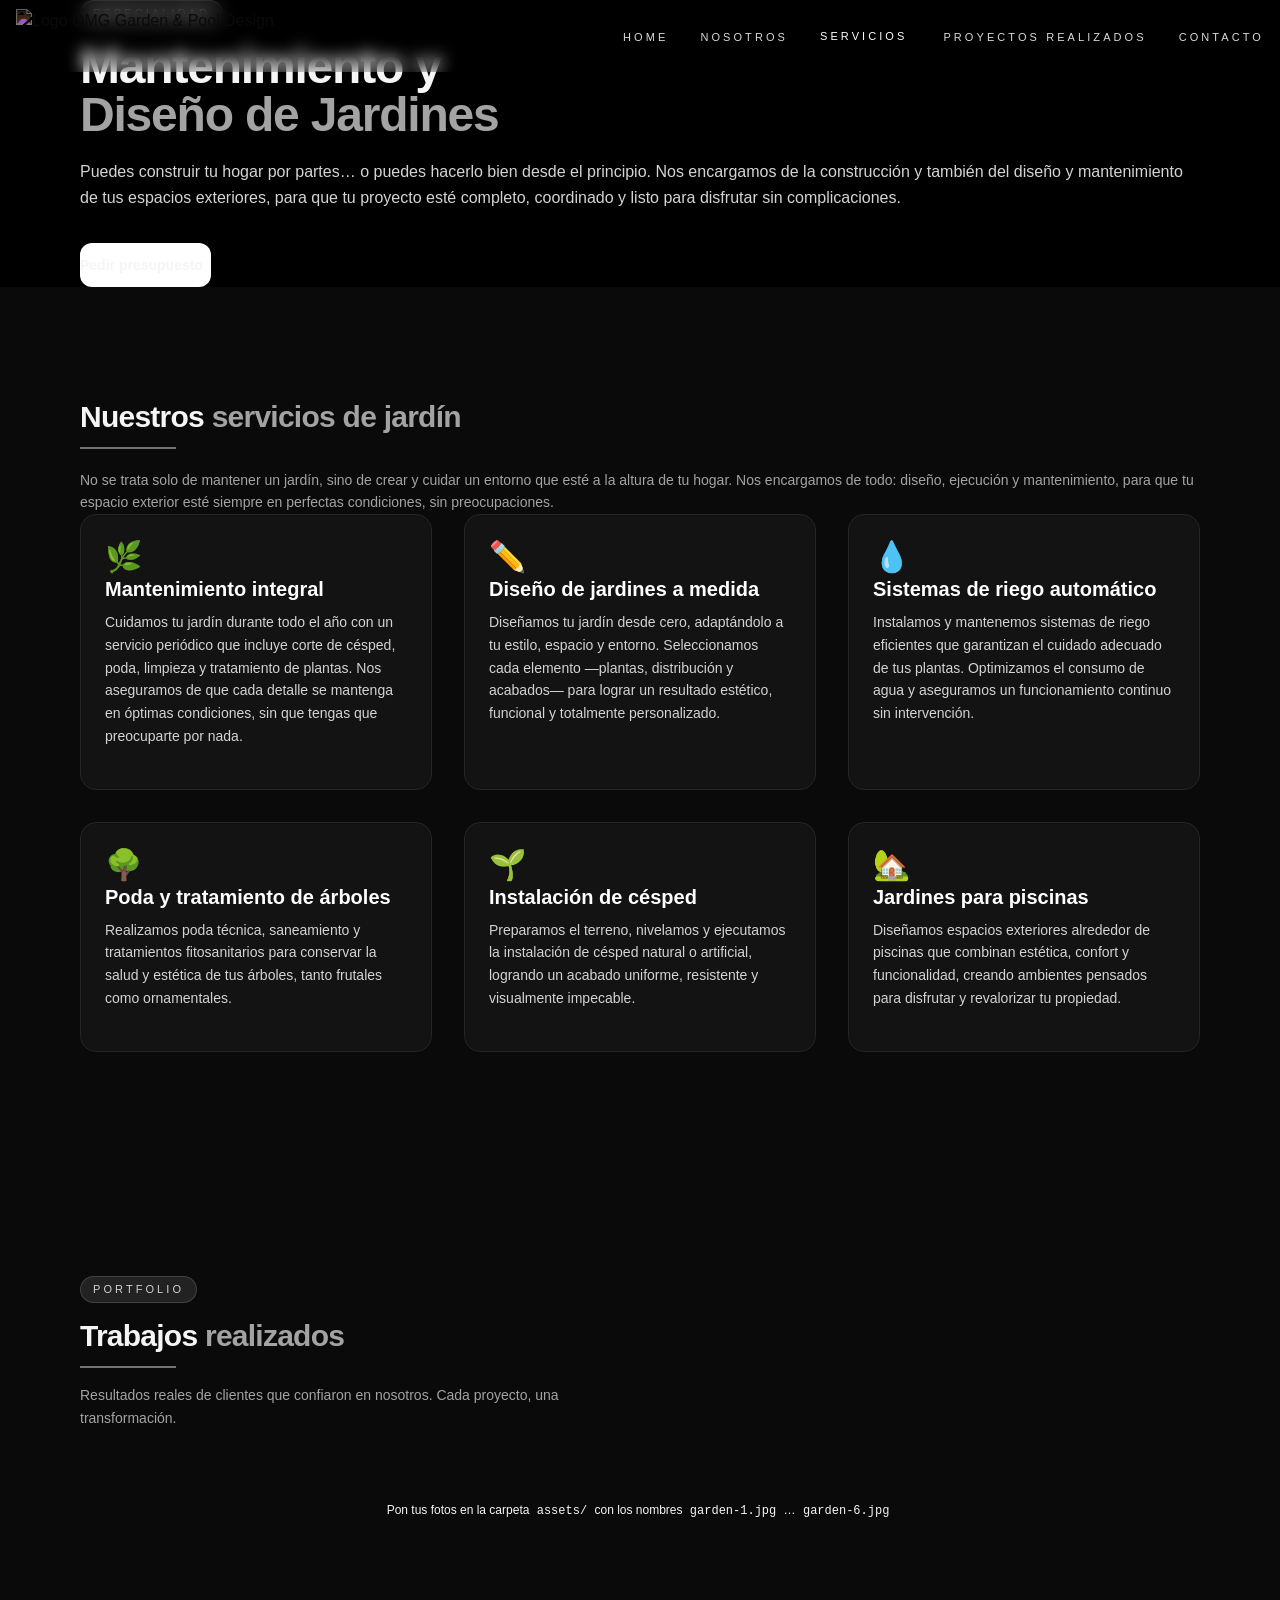
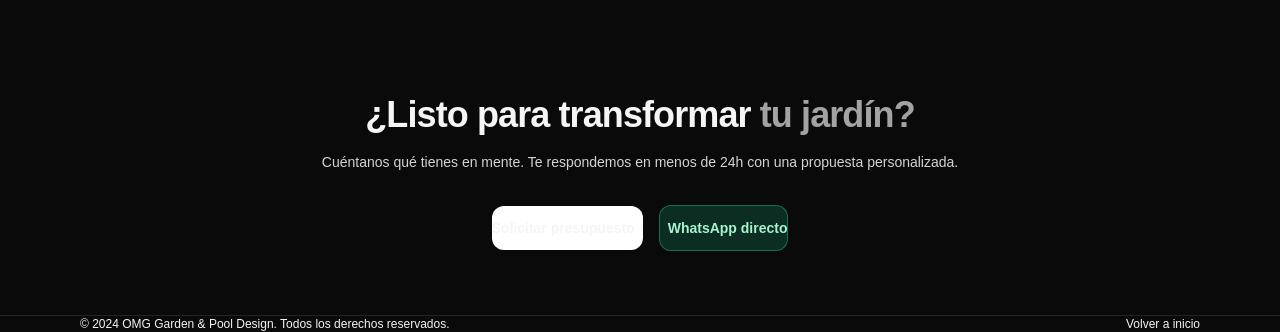
==== jardines.html @ 3f3cfd88 "Add files via upload" ====
<!DOCTYPE html>
<html lang="es">
<head>
  <meta charset="UTF-8" />
  <meta name="viewport" content="width=device-width, initial-scale=1.0" />
  <title>Mantenimiento y Diseño de Jardines — OMG Garden & Pool Design</title>
  <link rel="stylesheet" href="bundle.css" />
  <link href="https://cdn.jsdelivr.net/npm/remixicon@4.2.0/fonts/remixicon.css" rel="stylesheet" />
  <script src="https://cdn.tailwindcss.com"></script>
</head>
<body class="bg-neutral-950 text-neutral-100 antialiased">

  <!-- HEADER -->
  <header class="fixed inset-x-0 top-0 z-50 bg-black/80 backdrop-blur border-b border-white/10">
    <nav class="mx-auto flex items-center justify-between px-4 md:px-8 max-w-7xl" style="height:72px;">
      <a href="index.html" class="flex items-center flex-shrink-0 ml-4 md:ml-8">
        <img src="https://storage.readdy-site.link/project_files/ad6a8908-60e8-4ec4-8976-15a4126f5850/aa07dc39-e635-4dd3-87a5-22cea806cf04_omg_logo_full.png?v=2797a86d7ecc9ba05af685d205dc6003"
             alt="Logo OMG Garden & Pool Design"
             style="height:54px; width:auto; object-fit:contain; filter: invert(1);" />
      </a>
      <ul class="hidden lg:flex items-center gap-8">
        <li><a href="index.html" class="text-[11px] font-medium uppercase tracking-[0.28em] text-white/85 hover:text-white transition-colors">Home</a></li>
        <li><a href="index.html#nosotros" class="text-[11px] font-medium uppercase tracking-[0.28em] text-white/85 hover:text-white transition-colors">Nosotros</a></li>
        <li class="relative group">
          <a href="index.html#servicios" class="flex items-center gap-1 text-[11px] font-medium uppercase tracking-[0.28em] text-white hover:text-white transition-colors whitespace-nowrap">Servicios <i class="ri-arrow-down-s-line text-xs"></i></a>
          <ul class="absolute top-full left-0 mt-2 w-64 rounded-xl border border-white/10 bg-black/90 backdrop-blur py-2 opacity-0 invisible group-hover:opacity-100 group-hover:visible transition-all duration-200 z-50">
            <li><a href="jardines.html" class="block px-4 py-2.5 text-[10px] uppercase tracking-[0.2em] text-white hover:bg-white/10 transition">Mantenimiento y Diseño de Jardines</a></li>
          </ul>
        </li>
        <li><a href="index.html#proyectos" class="text-[11px] font-medium uppercase tracking-[0.28em] text-white/85 hover:text-white transition-colors">Proyectos Realizados</a></li>
        <li><a href="index.html#contacto" class="text-[11px] font-medium uppercase tracking-[0.28em] text-white/85 hover:text-white transition-colors">Contacto</a></li>
      </ul>
      <a href="index.html" class="lg:hidden inline-flex items-center gap-2 rounded border border-white/15 bg-black/30 px-3 py-2 text-xs text-white/80 hover:bg-black/50 transition">
        <i class="ri-arrow-left-line"></i> Volver
      </a>
    </nav>
  </header>

  <!-- HERO -->
  <section class="relative flex min-h-[60vh] items-end bg-black pt-28 pb-16 overflow-hidden">
    <!-- Vídeo de fondo -->
    <div class="absolute inset-0 overflow-hidden">
      <video autoplay muted loop playsinline
             class="absolute inset-0 h-full w-full object-cover"
             style="object-position: center center;">
        <source src="assets/hero-jardines.mp4" type="video/mp4" />
      </video>
      <div class="absolute inset-0 bg-black/55"></div>
    </div>
    <div class="relative mx-auto max-w-6xl px-4">
      <span class="inline-flex items-center gap-2 rounded-full border border-white/15 bg-white/10 px-3 py-1 text-[11px] uppercase tracking-[0.28em] text-white/80 backdrop-blur">Especialidad</span>
      <h1 class="mt-4 text-4xl font-extrabold tracking-tight sm:text-5xl md:text-6xl lg:text-7xl">
        Mantenimiento y<br><span class="text-neutral-400">Diseño de Jardines</span>
      </h1>
      <p class="mt-5 max-w-2xl text-base leading-relaxed text-neutral-300 sm:text-lg">
        Puedes construir tu hogar por partes… o puedes hacerlo bien desde el principio. Nos encargamos de la construcción y también del diseño y mantenimiento de tus espacios exteriores, para que tu proyecto esté completo, coordinado y listo para disfrutar sin complicaciones.
      </p>
      <a href="index.html#contacto" class="mt-8 inline-flex items-center gap-2 rounded-xl bg-white px-6 py-3 text-sm font-semibold text-neutral-950 transition hover:bg-neutral-200">
        Pedir presupuesto <i class="ri-arrow-right-line"></i>
      </a>
    </div>
  </section>

  <!-- SERVICIOS -->
  <section class="bg-neutral-950 py-20 md:py-28">
    <div class="mx-auto max-w-6xl px-4">
      <div class="mb-12">
        <h2 class="text-3xl font-extrabold tracking-tight md:text-4xl">Nuestros <span class="text-neutral-400">servicios de jardín</span></h2>
        <span class="mt-3 block h-[2px] w-24 bg-neutral-500"></span>
        <p class="mt-5 max-w-2xl text-sm leading-relaxed text-neutral-400">No se trata solo de mantener un jardín, sino de crear y cuidar un entorno que esté a la altura de tu hogar. Nos encargamos de todo: diseño, ejecución y mantenimiento, para que tu espacio exterior esté siempre en perfectas condiciones, sin preocupaciones.</p>
      </div>
      <ul class="grid grid-cols-1 gap-6 sm:grid-cols-2 md:grid-cols-3 md:gap-8">
        <li class="group rounded-2xl border border-neutral-800 bg-neutral-900/70 p-6 backdrop-blur-sm transition hover:-translate-y-1 hover:border-neutral-600 hover:bg-neutral-900/90">
          <span class="text-3xl block mb-4">🌿</span>
          <h3 class="text-xl font-semibold text-white">Mantenimiento integral</h3>
          <p class="mt-2 text-sm leading-relaxed text-neutral-300">Cuidamos tu jardín durante todo el año con un servicio periódico que incluye corte de césped, poda, limpieza y tratamiento de plantas. Nos aseguramos de que cada detalle se mantenga en óptimas condiciones, sin que tengas que preocuparte por nada.</p>
          <div class="mt-4 h-[1px] w-full origin-left scale-x-0 bg-neutral-500/60 transition-transform duration-300 group-hover:scale-x-100"></div>
        </li>
        <li class="group rounded-2xl border border-neutral-800 bg-neutral-900/70 p-6 backdrop-blur-sm transition hover:-translate-y-1 hover:border-neutral-600 hover:bg-neutral-900/90">
          <span class="text-3xl block mb-4">✏️</span>
          <h3 class="text-xl font-semibold text-white">Diseño de jardines a medida</h3>
          <p class="mt-2 text-sm leading-relaxed text-neutral-300">Diseñamos tu jardín desde cero, adaptándolo a tu estilo, espacio y entorno. Seleccionamos cada elemento —plantas, distribución y acabados— para lograr un resultado estético, funcional y totalmente personalizado.</p>
          <div class="mt-4 h-[1px] w-full origin-left scale-x-0 bg-neutral-500/60 transition-transform duration-300 group-hover:scale-x-100"></div>
        </li>
        <li class="group rounded-2xl border border-neutral-800 bg-neutral-900/70 p-6 backdrop-blur-sm transition hover:-translate-y-1 hover:border-neutral-600 hover:bg-neutral-900/90">
          <span class="text-3xl block mb-4">💧</span>
          <h3 class="text-xl font-semibold text-white">Sistemas de riego automático</h3>
          <p class="mt-2 text-sm leading-relaxed text-neutral-300">Instalamos y mantenemos sistemas de riego eficientes que garantizan el cuidado adecuado de tus plantas. Optimizamos el consumo de agua y aseguramos un funcionamiento continuo sin intervención.</p>
          <div class="mt-4 h-[1px] w-full origin-left scale-x-0 bg-neutral-500/60 transition-transform duration-300 group-hover:scale-x-100"></div>
        </li>
        <li class="group rounded-2xl border border-neutral-800 bg-neutral-900/70 p-6 backdrop-blur-sm transition hover:-translate-y-1 hover:border-neutral-600 hover:bg-neutral-900/90">
          <span class="text-3xl block mb-4">🌳</span>
          <h3 class="text-xl font-semibold text-white">Poda y tratamiento de árboles</h3>
          <p class="mt-2 text-sm leading-relaxed text-neutral-300">Realizamos poda técnica, saneamiento y tratamientos fitosanitarios para conservar la salud y estética de tus árboles, tanto frutales como ornamentales.</p>
          <div class="mt-4 h-[1px] w-full origin-left scale-x-0 bg-neutral-500/60 transition-transform duration-300 group-hover:scale-x-100"></div>
        </li>
        <li class="group rounded-2xl border border-neutral-800 bg-neutral-900/70 p-6 backdrop-blur-sm transition hover:-translate-y-1 hover:border-neutral-600 hover:bg-neutral-900/90">
          <span class="text-3xl block mb-4">🌱</span>
          <h3 class="text-xl font-semibold text-white">Instalación de césped</h3>
          <p class="mt-2 text-sm leading-relaxed text-neutral-300">Preparamos el terreno, nivelamos y ejecutamos la instalación de césped natural o artificial, logrando un acabado uniforme, resistente y visualmente impecable.</p>
          <div class="mt-4 h-[1px] w-full origin-left scale-x-0 bg-neutral-500/60 transition-transform duration-300 group-hover:scale-x-100"></div>
        </li>
        <li class="group rounded-2xl border border-neutral-800 bg-neutral-900/70 p-6 backdrop-blur-sm transition hover:-translate-y-1 hover:border-neutral-600 hover:bg-neutral-900/90">
          <span class="text-3xl block mb-4">🏡</span>
          <h3 class="text-xl font-semibold text-white">Jardines para piscinas</h3>
          <p class="mt-2 text-sm leading-relaxed text-neutral-300">Diseñamos espacios exteriores alrededor de piscinas que combinan estética, confort y funcionalidad, creando ambientes pensados para disfrutar y revalorizar tu propiedad.</p>
          <div class="mt-4 h-[1px] w-full origin-left scale-x-0 bg-neutral-500/60 transition-transform duration-300 group-hover:scale-x-100"></div>
        </li>
      </ul>
    </div>
  </section>

  <!-- GALERÍA DE TRABAJOS -->
  <section class="bg-neutral-900 py-20 md:py-28">
    <div class="mx-auto max-w-6xl px-4">
      <div class="mb-10">
        <span class="inline-flex items-center gap-2 rounded-full border border-white/15 bg-white/10 px-3 py-1 text-[11px] uppercase tracking-[0.28em] text-white/80 backdrop-blur">Portfolio</span>
        <h2 class="mt-4 text-3xl font-extrabold tracking-tight md:text-4xl">Trabajos <span class="text-neutral-400">realizados</span></h2>
        <span class="mt-3 block h-[2px] w-24 bg-neutral-500"></span>
        <p class="mt-4 max-w-xl text-sm leading-relaxed text-neutral-400">Resultados reales de clientes que confiaron en nosotros. Cada proyecto, una transformación.</p>
      </div>

      <!-- Grid de fotos — reemplaza src="assets/garden-X.jpg" con tus fotos reales -->
      <div class="grid grid-cols-2 gap-3 md:grid-cols-3 md:gap-4">

        <div class="group relative overflow-hidden rounded-2xl aspect-square bg-neutral-800">
          <img src="assets/garden-1.jpg" alt="Trabajo de jardinería 1"
               class="h-full w-full object-cover transition-transform duration-500 group-hover:scale-105"
               onerror="this.parentElement.querySelector('.placeholder').classList.remove('hidden'); this.classList.add('hidden')" />
          <div class="placeholder hidden absolute inset-0 flex flex-col items-center justify-center gap-2 text-neutral-600">
            <i class="ri-image-add-line text-3xl"></i>
            <span class="text-xs">Añade foto 1</span>
          </div>
        </div>

        <div class="group relative overflow-hidden rounded-2xl aspect-square bg-neutral-800">
          <img src="assets/garden-2.jpg" alt="Trabajo de jardinería 2"
               class="h-full w-full object-cover transition-transform duration-500 group-hover:scale-105"
               onerror="this.parentElement.querySelector('.placeholder').classList.remove('hidden'); this.classList.add('hidden')" />
          <div class="placeholder hidden absolute inset-0 flex flex-col items-center justify-center gap-2 text-neutral-600">
            <i class="ri-image-add-line text-3xl"></i>
            <span class="text-xs">Añade foto 2</span>
          </div>
        </div>

        <div class="group relative overflow-hidden rounded-2xl aspect-square bg-neutral-800 col-span-2 md:col-span-1">
          <img src="assets/garden-3.jpg" alt="Trabajo de jardinería 3"
               class="h-full w-full object-cover transition-transform duration-500 group-hover:scale-105"
               onerror="this.parentElement.querySelector('.placeholder').classList.remove('hidden'); this.classList.add('hidden')" />
          <div class="placeholder hidden absolute inset-0 flex flex-col items-center justify-center gap-2 text-neutral-600">
            <i class="ri-image-add-line text-3xl"></i>
            <span class="text-xs">Añade foto 3</span>
          </div>
        </div>

        <div class="group relative overflow-hidden rounded-2xl aspect-square bg-neutral-800 col-span-2 md:col-span-1">
          <img src="assets/garden-4.jpg" alt="Trabajo de jardinería 4"
               class="h-full w-full object-cover transition-transform duration-500 group-hover:scale-105"
               onerror="this.parentElement.querySelector('.placeholder').classList.remove('hidden'); this.classList.add('hidden')" />
          <div class="placeholder hidden absolute inset-0 flex flex-col items-center justify-center gap-2 text-neutral-600">
            <i class="ri-image-add-line text-3xl"></i>
            <span class="text-xs">Añade foto 4</span>
          </div>
        </div>

        <div class="group relative overflow-hidden rounded-2xl aspect-square bg-neutral-800">
          <img src="assets/garden-5.jpg" alt="Trabajo de jardinería 5"
               class="h-full w-full object-cover transition-transform duration-500 group-hover:scale-105"
               onerror="this.parentElement.querySelector('.placeholder').classList.remove('hidden'); this.classList.add('hidden')" />
          <div class="placeholder hidden absolute inset-0 flex flex-col items-center justify-center gap-2 text-neutral-600">
            <i class="ri-image-add-line text-3xl"></i>
            <span class="text-xs">Añade foto 5</span>
          </div>
        </div>

        <div class="group relative overflow-hidden rounded-2xl aspect-square bg-neutral-800">
          <img src="assets/garden-6.jpg" alt="Trabajo de jardinería 6"
               class="h-full w-full object-cover transition-transform duration-500 group-hover:scale-105"
               onerror="this.parentElement.querySelector('.placeholder').classList.remove('hidden'); this.classList.add('hidden')" />
          <div class="placeholder hidden absolute inset-0 flex flex-col items-center justify-center gap-2 text-neutral-600">
            <i class="ri-image-add-line text-3xl"></i>
            <span class="text-xs">Añade foto 6</span>
          </div>
        </div>

      </div>
      <p class="mt-5 text-center text-xs text-neutral-600">Pon tus fotos en la carpeta <code class="bg-neutral-800 px-1 rounded">assets/</code> con los nombres <code class="bg-neutral-800 px-1 rounded">garden-1.jpg</code> … <code class="bg-neutral-800 px-1 rounded">garden-6.jpg</code></p>
    </div>
  </section>

  <!-- CTA -->
  <section class="bg-neutral-900 py-16 md:py-20">
    <div class="mx-auto max-w-3xl px-4 text-center">
      <h2 class="text-3xl font-extrabold tracking-tight sm:text-4xl">¿Listo para transformar <span class="text-neutral-400">tu jardín?</span></h2>
      <p class="mt-4 text-sm leading-relaxed text-neutral-300">Cuéntanos qué tienes en mente. Te respondemos en menos de 24h con una propuesta personalizada.</p>
      <div class="mt-8 flex flex-col sm:flex-row items-center justify-center gap-4">
        <a href="index.html#contacto" class="inline-flex items-center gap-2 rounded-xl bg-white px-6 py-3 text-sm font-semibold text-neutral-950 transition hover:bg-neutral-200">
          Solicitar presupuesto <i class="ri-arrow-right-line"></i>
        </a>
        <a href="https://wa.me/34627636423" target="_blank" rel="nofollow noopener noreferrer"
          class="inline-flex items-center gap-2 rounded-xl border border-emerald-400/40 bg-emerald-500/20 px-6 py-3 text-sm font-semibold text-emerald-200 transition hover:bg-emerald-500/30">
          <i class="ri-whatsapp-line text-lg"></i> WhatsApp directo
        </a>
      </div>
    </div>
  </section>

  <!-- FOOTER -->
  <footer class="bg-neutral-950 border-t border-white/10 py-8">
    <div class="mx-auto max-w-6xl px-4 flex flex-col sm:flex-row items-center justify-between gap-4 text-xs text-neutral-500">
      <span>© 2024 OMG Garden & Pool Design. Todos los derechos reservados.</span>
      <a href="index.html" class="hover:text-white transition flex items-center gap-1"><i class="ri-arrow-left-line"></i> Volver a inicio</a>
    </div>
  </footer>

</body>
</html>
---- bundle.css ----
﻿*,:before,:after,::backdrop{--tw-border-spacing-x:0;--tw-border-spacing-y:0;--tw-translate-x:0;--tw-translate-y:0;--tw-rotate:0;--tw-skew-x:0;--tw-skew-y:0;--tw-scale-x:1;--tw-scale-y:1;--tw-pan-x: ;--tw-pan-y: ;--tw-pinch-zoom: ;--tw-scroll-snap-strictness:proximity;--tw-gradient-from-position: ;--tw-gradient-via-position: ;--tw-gradient-to-position: ;--tw-ordinal: ;--tw-slashed-zero: ;--tw-numeric-figure: ;--tw-numeric-spacing: ;--tw-numeric-fraction: ;--tw-ring-inset: ;--tw-ring-offset-width:0px;--tw-ring-offset-color:#fff;--tw-ring-color:#3b82f680;--tw-ring-offset-shadow:0 0 #0000;--tw-ring-shadow:0 0 #0000;--tw-shadow:0 0 #0000;--tw-shadow-colored:0 0 #0000;--tw-blur: ;--tw-brightness: ;--tw-contrast: ;--tw-grayscale: ;--tw-hue-rotate: ;--tw-invert: ;--tw-saturate: ;--tw-sepia: ;--tw-drop-shadow: ;--tw-backdrop-blur: ;--tw-backdrop-brightness: ;--tw-backdrop-contrast: ;--tw-backdrop-grayscale: ;--tw-backdrop-hue-rotate: ;--tw-backdrop-invert: ;--tw-backdrop-opacity: ;--tw-backdrop-saturate: ;--tw-backdrop-sepia: ;--tw-contain-size: ;--tw-contain-layout: ;--tw-contain-paint: ;--tw-contain-style: }*,:before,:after{box-sizing:border-box;border:0 solid #e5e7eb}:before,:after{--tw-content:""}html,:host{-webkit-text-size-adjust:100%;tab-size:4;font-feature-settings:normal;font-variation-settings:normal;-webkit-tap-highlight-color:transparent;font-family:ui-sans-serif,system-ui,sans-serif,Apple Color Emoji,Segoe UI Emoji,Segoe UI Symbol,Noto Color Emoji;line-height:1.5}body{line-height:inherit;margin:0}hr{height:0;color:inherit;border-top-width:1px}abbr:where([title]){-webkit-text-decoration:underline dotted;text-decoration:underline dotted}h1,h2,h3,h4,h5,h6{font-size:inherit;font-weight:inherit}a{color:inherit;-webkit-text-decoration:inherit;text-decoration:inherit}b,strong{font-weight:bolder}code,kbd,samp,pre{font-feature-settings:normal;font-variation-settings:normal;font-family:ui-monospace,SFMono-Regular,Menlo,Monaco,Consolas,Liberation Mono,Courier New,monospace;font-size:1em}small{font-size:80%}sub,sup{vertical-align:baseline;font-size:75%;line-height:0;position:relative}sub{bottom:-.25em}sup{top:-.5em}table{text-indent:0;border-color:inherit;border-collapse:collapse}button,input,optgroup,select,textarea{font-feature-settings:inherit;font-variation-settings:inherit;font-family:inherit;font-size:100%;font-weight:inherit;line-height:inherit;letter-spacing:inherit;color:inherit;margin:0;padding:0}button,select{text-transform:none}button,input:where([type=button]),input:where([type=reset]),input:where([type=submit]){-webkit-appearance:button;background-color:#0000;background-image:none}:-moz-focusring{outline:auto}:-moz-ui-invalid{box-shadow:none}progress{vertical-align:baseline}::-webkit-inner-spin-button{height:auto}::-webkit-outer-spin-button{height:auto}[type=search]{-webkit-appearance:textfield;outline-offset:-2px}::-webkit-search-decoration{-webkit-appearance:none}::-webkit-file-upload-button{-webkit-appearance:button;font:inherit}summary{display:list-item}blockquote,dl,dd,h1,h2,h3,h4,h5,h6,hr,figure,p,pre{margin:0}fieldset{margin:0;padding:0}legend{padding:0}ol,ul,menu{margin:0;padding:0;list-style:none}dialog{padding:0}textarea{resize:vertical}input::-moz-placeholder{opacity:1;color:#9ca3af}textarea::-moz-placeholder{opacity:1;color:#9ca3af}input::placeholder,textarea::placeholder{opacity:1;color:#9ca3af}button,[role=button]{cursor:pointer}:disabled{cursor:default}img,svg,video,canvas,audio,iframe,embed,object{vertical-align:middle;display:block}img,video{max-width:100%;height:auto}[hidden]:where(:not([hidden=until-found])){display:none}html{scroll-behavior:smooth}body{-webkit-font-smoothing:antialiased;-moz-osx-font-smoothing:grayscale;font-family:Inter,sans-serif}.sr-only{clip:rect(0, 0, 0, 0);white-space:nowrap;border-width:0;width:1px;height:1px;margin:-1px;padding:0;position:absolute;overflow:hidden}.pointer-events-none{pointer-events:none}.pointer-events-auto{pointer-events:auto}.fixed{position:fixed}.absolute{position:absolute}.relative{position:relative}.inset-0{inset:0}.inset-x-0{left:0;right:0}.bottom-0{bottom:0}.bottom-5{bottom:1.25rem}.bottom-6{bottom:1.5rem}.left-1\/2{left:50%}.left-3{left:.75rem}.left-3\.5{left:.875rem}.left-5{left:1.25rem}.right-6{right:1.5rem}.top-0{top:0}.top-3{top:.75rem}.top-3\.5{top:.875rem}.z-0{z-index:0}.z-10{z-index:10}.z-50{z-index:50}.z-\[9999\]{z-index:9999}.order-1{order:1}.order-2{order:2}.mx-auto{margin-left:auto;margin-right:auto}.mb-10{margin-bottom:2.5rem}.mb-8{margin-bottom:2rem}.ml-auto{margin-left:auto}.mt-0\.5{margin-top:.125rem}.mt-1{margin-top:.25rem}.mt-2{margin-top:.5rem}.mt-3{margin-top:.75rem}.mt-4{margin-top:1rem}.mt-5{margin-top:1.25rem}.mt-6{margin-top:1.5rem}.mt-8{margin-top:2rem}.block{display:block}.inline-block{display:inline-block}.flex{display:flex}.inline-flex{display:inline-flex}.grid{display:grid}.hidden{display:none}.aspect-\[16\/10\]{aspect-ratio:16/10}.aspect-\[4\/5\]{aspect-ratio:4/5}.aspect-video{aspect-ratio:16/9}.h-1\.5{height:.375rem}.h-10{height:2.5rem}.h-14{height:3.5rem}.h-16{height:4rem}.h-2\.5{height:.625rem}.h-3{height:.75rem}.h-4{height:1rem}.h-5{height:1.25rem}.h-8{height:2rem}.h-9{height:2.25rem}.h-\[100vh\]{height:100vh}.h-\[1px\]{height:1px}.h-\[2px\]{height:2px}.h-full{height:100%}.h-px{height:1px}.h-screen{height:100vh}.max-h-0{max-height:0}.max-h-\[500px\]{max-height:500px}.min-h-\[112px\]{min-height:112px}.min-h-\[640px\]{min-height:640px}.min-h-screen{min-height:100vh}.w-1\.5{width:.375rem}.w-10{width:2.5rem}.w-12{width:3rem}.w-16{width:4rem}.w-2\.5{width:.625rem}.w-20{width:5rem}.w-24{width:6rem}.w-3{width:.75rem}.w-32{width:8rem}.w-4{width:1rem}.w-5{width:1.25rem}.w-8{width:2rem}.w-9{width:2.25rem}.w-full{width:100%}.min-w-0{min-width:0}.max-w-5xl{max-width:64rem}.max-w-6xl{max-width:72rem}.max-w-7xl{max-width:80rem}.max-w-md{max-width:28rem}.max-w-xl{max-width:36rem}.max-w-xs{max-width:20rem}.flex-1{flex:1}.flex-\[0_0_100\%\]{flex:0 0 100%}.flex-shrink-0{flex-shrink:0}.origin-left{transform-origin:0}.-translate-x-1\/2{--tw-translate-x:-50%;transform:translate(var(--tw-translate-x), var(--tw-translate-y)) rotate(var(--tw-rotate)) skewX(var(--tw-skew-x)) skewY(var(--tw-skew-y)) scaleX(var(--tw-scale-x)) scaleY(var(--tw-scale-y))}.translate-y-0{--tw-translate-y:0px;transform:translate(var(--tw-translate-x), var(--tw-translate-y)) rotate(var(--tw-rotate)) skewX(var(--tw-skew-x)) skewY(var(--tw-skew-y)) scaleX(var(--tw-scale-x)) scaleY(var(--tw-scale-y))}.scale-x-0{--tw-scale-x:0;transform:translate(var(--tw-translate-x), var(--tw-translate-y)) rotate(var(--tw-rotate)) skewX(var(--tw-skew-x)) skewY(var(--tw-skew-y)) scaleX(var(--tw-scale-x)) scaleY(var(--tw-scale-y))}.scale-x-100{--tw-scale-x:1;transform:translate(var(--tw-translate-x), var(--tw-translate-y)) rotate(var(--tw-rotate)) skewX(var(--tw-skew-x)) skewY(var(--tw-skew-y)) scaleX(var(--tw-scale-x)) scaleY(var(--tw-scale-y))}.transform{transform:translate(var(--tw-translate-x), var(--tw-translate-y)) rotate(var(--tw-rotate)) skewX(var(--tw-skew-x)) skewY(var(--tw-skew-y)) scaleX(var(--tw-scale-x)) scaleY(var(--tw-scale-y))}@keyframes fadeInUp{0%{opacity:0;transform:translateY(20px)}to{opacity:1;transform:translateY(0)}}.animate-fade-in-up{animation:.7s ease-out forwards fadeInUp}.cursor-pointer{cursor:pointer}.select-none{-webkit-user-select:none;user-select:none}.resize-none{resize:none}.scroll-mt-28{scroll-margin-top:7rem}.grid-cols-1{grid-template-columns:repeat(1,minmax(0,1fr))}.flex-col{flex-direction:column}.flex-col-reverse{flex-direction:column-reverse}.flex-wrap{flex-wrap:wrap}.place-items-center{place-items:center}.items-start{align-items:flex-start}.items-center{align-items:center}.items-baseline{align-items:baseline}.items-stretch{align-items:stretch}.justify-end{justify-content:flex-end}.justify-center{justify-content:center}.justify-between{justify-content:space-between}.gap-1{gap:.25rem}.gap-10{gap:2.5rem}.gap-2{gap:.5rem}.gap-3{gap:.75rem}.gap-3\.5{gap:.875rem}.gap-4{gap:1rem}.gap-6{gap:1.5rem}.gap-8{gap:2rem}.space-y-2>:not([hidden])~:not([hidden]){--tw-space-y-reverse:0;margin-top:calc(.5rem * calc(1 - var(--tw-space-y-reverse)));margin-bottom:calc(.5rem * var(--tw-space-y-reverse))}.space-y-3>:not([hidden])~:not([hidden]){--tw-space-y-reverse:0;margin-top:calc(.75rem * calc(1 - var(--tw-space-y-reverse)));margin-bottom:calc(.75rem * var(--tw-space-y-reverse))}.overflow-hidden{overflow:hidden}.truncate{text-overflow:ellipsis;white-space:nowrap;overflow:hidden}.whitespace-nowrap{white-space:nowrap}.break-words{overflow-wrap:break-word}.rounded{border-radius:.25rem}.rounded-2xl{border-radius:1rem}.rounded-3xl{border-radius:1.5rem}.rounded-full{border-radius:9999px}.rounded-lg{border-radius:.5rem}.rounded-md{border-radius:.375rem}.rounded-xl{border-radius:.75rem}.rounded-t-3xl{border-top-left-radius:1.5rem;border-top-right-radius:1.5rem}.border{border-width:1px}.border-t{border-top-width:1px}.border-emerald-400\/40{border-color:#34d39966}.border-neutral-800{--tw-border-opacity:1;border-color:rgb(38 38 38/var(--tw-border-opacity,1))}.border-white\/10{border-color:#ffffff1a}.border-white\/15{border-color:#ffffff26}.border-white\/20{border-color:#fff3}.border-white\/30{border-color:#ffffff4d}.border-white\/40{border-color:#fff6}.border-white\/60{border-color:#fff9}.bg-\[\#25D366\]{--tw-bg-opacity:1;background-color:rgb(37 211 102/var(--tw-bg-opacity,1))}.bg-amber-400{--tw-bg-opacity:1;background-color:rgb(251 191 36/var(--tw-bg-opacity,1))}.bg-black{--tw-bg-opacity:1;background-color:rgb(0 0 0/var(--tw-bg-opacity,1))}.bg-black\/30{background-color:#0000004d}.bg-black\/40{background-color:#0006}.bg-black\/65{background-color:#000000a6}.bg-black\/70{background-color:#000000b3}.bg-black\/85{background-color:#000000d9}.bg-emerald-400\/20{background-color:#34d39933}.bg-emerald-500\/20{background-color:#10b98133}.bg-neutral-500{--tw-bg-opacity:1;background-color:rgb(115 115 115/var(--tw-bg-opacity,1))}.bg-neutral-500\/60{background-color:#73737399}.bg-neutral-600\/80{background-color:#525252cc}.bg-neutral-900\/40{background-color:#17171766}.bg-neutral-900\/70{background-color:#171717b3}.bg-neutral-900\/75{background-color:#171717bf}.bg-neutral-950{--tw-bg-opacity:1;background-color:rgb(10 10 10/var(--tw-bg-opacity,1))}.bg-neutral-950\/80{background-color:#0a0a0acc}.bg-transparent{background-color:#0000}.bg-white{--tw-bg-opacity:1;background-color:rgb(255 255 255/var(--tw-bg-opacity,1))}.bg-white\/10{background-color:#ffffff1a}.bg-white\/15{background-color:#ffffff26}.bg-white\/40{background-color:#fff6}.bg-white\/5{background-color:#ffffff0d}.bg-white\/70{background-color:#ffffffb3}.bg-white\/90{background-color:#ffffffe6}.bg-white\/\[0\.06\]{background-color:#ffffff0f}.bg-\[radial-gradient\(ellipse_at_top\,rgba\(255\,255\,255\,0\.06\)\,transparent_60\%\)\]{background-image:radial-gradient(at top,#ffffff0f,#0000 60%)}.bg-gradient-to-b{background-image:linear-gradient(to bottom, var(--tw-gradient-stops))}.bg-gradient-to-r{background-image:linear-gradient(to right, var(--tw-gradient-stops))}.bg-gradient-to-t{background-image:linear-gradient(to top, var(--tw-gradient-stops))}.bg-gradient-to-tr{background-image:linear-gradient(to top right, var(--tw-gradient-stops))}.from-black\/30{--tw-gradient-from:#0000004d var(--tw-gradient-from-position);--tw-gradient-to:#0000 var(--tw-gradient-to-position);--tw-gradient-stops:var(--tw-gradient-from), var(--tw-gradient-to)}.from-black\/35{--tw-gradient-from:#00000059 var(--tw-gradient-from-position);--tw-gradient-to:#0000 var(--tw-gradient-to-position);--tw-gradient-stops:var(--tw-gradient-from), var(--tw-gradient-to)}.from-black\/40{--tw-gradient-from:#0006 var(--tw-gradient-from-position);--tw-gradient-to:#0000 var(--tw-gradient-to-position);--tw-gradient-stops:var(--tw-gradient-from), var(--tw-gradient-to)}.from-transparent{--tw-gradient-from:transparent var(--tw-gradient-from-position);--tw-gradient-to:#0000 var(--tw-gradient-to-position);--tw-gradient-stops:var(--tw-gradient-from), var(--tw-gradient-to)}.from-white\/10{--tw-gradient-from:#ffffff1a var(--tw-gradient-from-position);--tw-gradient-to:#fff0 var(--tw-gradient-to-position);--tw-gradient-stops:var(--tw-gradient-from), var(--tw-gradient-to)}.via-black\/10{--tw-gradient-to:#0000 var(--tw-gradient-to-position);--tw-gradient-stops:var(--tw-gradient-from), #0000001a var(--tw-gradient-via-position), var(--tw-gradient-to)}.via-black\/35{--tw-gradient-to:#0000 var(--tw-gradient-to-position);--tw-gradient-stops:var(--tw-gradient-from), #00000059 var(--tw-gradient-via-position), var(--tw-gradient-to)}.via-transparent{--tw-gradient-to:#0000 var(--tw-gradient-to-position);--tw-gradient-stops:var(--tw-gradient-from), transparent var(--tw-gradient-via-position), var(--tw-gradient-to)}.via-white\/15{--tw-gradient-to:#fff0 var(--tw-gradient-to-position);--tw-gradient-stops:var(--tw-gradient-from), #ffffff26 var(--tw-gradient-via-position), var(--tw-gradient-to)}.to-black\/20{--tw-gradient-to:#0003 var(--tw-gradient-to-position)}.to-black\/55{--tw-gradient-to:#0000008c var(--tw-gradient-to-position)}.to-transparent{--tw-gradient-to:transparent var(--tw-gradient-to-position)}.object-contain{-o-object-fit:contain;object-fit:contain}.object-cover{-o-object-fit:cover;object-fit:cover}.p-4{padding:1rem}.p-5{padding:1.25rem}.p-6{padding:1.5rem}.px-1{padding-left:.25rem;padding-right:.25rem}.px-2{padding-left:.5rem;padding-right:.5rem}.px-3{padding-left:.75rem;padding-right:.75rem}.px-3\.5{padding-left:.875rem;padding-right:.875rem}.px-4{padding-left:1rem;padding-right:1rem}.px-5{padding-left:1.25rem;padding-right:1.25rem}.px-7{padding-left:1.75rem;padding-right:1.75rem}.px-\[18px\]{padding-left:18px;padding-right:18px}.py-1{padding-top:.25rem;padding-bottom:.25rem}.py-12{padding-top:3rem;padding-bottom:3rem}.py-14{padding-top:3.5rem;padding-bottom:3.5rem}.py-16{padding-top:4rem;padding-bottom:4rem}.py-2{padding-top:.5rem;padding-bottom:.5rem}.py-2\.5{padding-top:.625rem;padding-bottom:.625rem}.py-20{padding-top:5rem;padding-bottom:5rem}.py-3{padding-top:.75rem;padding-bottom:.75rem}.py-5{padding-top:1.25rem;padding-bottom:1.25rem}.pb-5{padding-bottom:1.25rem}.pl-0{padding-left:0}.pt-3{padding-top:.75rem}.pt-5{padding-top:1.25rem}.text-center{text-align:center}.font-inter{font-family:Inter,sans-serif}.font-mono{font-family:ui-monospace,SFMono-Regular,Menlo,Monaco,Consolas,Liberation Mono,Courier New,monospace}.text-3xl{font-size:1.875rem;line-height:2.25rem}.text-4xl{font-size:2.25rem;line-height:2.5rem}.text-9xl{font-size:8rem;line-height:1}.text-\[0\.6rem\]{font-size:.6rem}.text-\[10px\]{font-size:10px}.text-\[11px\]{font-size:11px}.text-\[15px\]{font-size:15px}.text-base{font-size:1rem;line-height:1.5rem}.text-lg{font-size:1.125rem;line-height:1.75rem}.text-sm{font-size:.875rem;line-height:1.25rem}.text-xl{font-size:1.25rem;line-height:1.75rem}.text-xs{font-size:.75rem;line-height:1rem}.font-black{font-weight:900}.font-bold{font-weight:700}.font-extrabold{font-weight:800}.font-medium{font-weight:500}.font-semibold{font-weight:600}.uppercase{text-transform:uppercase}.not-italic{font-style:normal}.leading-\[1\.05\]{line-height:1.05}.leading-none{line-height:1}.leading-relaxed{line-height:1.625}.leading-snug{line-height:1.375}.leading-tight{line-height:1.25}.tracking-\[0\.02em\]{letter-spacing:.02em}.tracking-\[0\.18em\]{letter-spacing:.18em}.tracking-\[0\.22em\]{letter-spacing:.22em}.tracking-\[0\.25em\]{letter-spacing:.25em}.tracking-\[0\.28em\]{letter-spacing:.28em}.tracking-\[0\.2em\]{letter-spacing:.2em}.tracking-\[0\.3em\]{letter-spacing:.3em}.tracking-tight{letter-spacing:-.025em}.tracking-wide{letter-spacing:.025em}.text-amber-400{--tw-text-opacity:1;color:rgb(251 191 36/var(--tw-text-opacity,1))}.text-emerald-200{--tw-text-opacity:1;color:rgb(167 243 208/var(--tw-text-opacity,1))}.text-emerald-300{--tw-text-opacity:1;color:rgb(110 231 183/var(--tw-text-opacity,1))}.text-gray-400{--tw-text-opacity:1;color:rgb(156 163 175/var(--tw-text-opacity,1))}.text-gray-50{--tw-text-opacity:1;color:rgb(249 250 251/var(--tw-text-opacity,1))}.text-gray-500{--tw-text-opacity:1;color:rgb(107 114 128/var(--tw-text-opacity,1))}.text-neutral-100{--tw-text-opacity:1;color:rgb(245 245 245/var(--tw-text-opacity,1))}.text-neutral-100\/90{color:#f5f5f5e6}.text-neutral-200{--tw-text-opacity:1;color:rgb(229 229 229/var(--tw-text-opacity,1))}.text-neutral-300{--tw-text-opacity:1;color:rgb(212 212 212/var(--tw-text-opacity,1))}.text-neutral-400{--tw-text-opacity:1;color:rgb(163 163 163/var(--tw-text-opacity,1))}.text-white{--tw-text-opacity:1;color:rgb(255 255 255/var(--tw-text-opacity,1))}.text-white\/50{color:#ffffff80}.text-white\/60{color:#fff9}.text-white\/70{color:#ffffffb3}.text-white\/80{color:#fffc}.text-white\/85{color:#ffffffd9}.text-white\/90{color:#ffffffe6}.underline{text-decoration-line:underline}.no-underline{text-decoration-line:none}.decoration-white\/30{text-decoration-color:#ffffff4d}.underline-offset-2{text-underline-offset:2px}.opacity-0{opacity:0}.opacity-100{opacity:1}.opacity-70{opacity:.7}.opacity-80{opacity:.8}.opacity-90{opacity:.9}.shadow-\[0_12px_32px_rgba\(0\,0\,0\,0\.35\)\]{--tw-shadow:0 12px 32px #00000059;--tw-shadow-colored:0 12px 32px var(--tw-shadow-color);box-shadow:var(--tw-ring-offset-shadow,0 0 #0000), var(--tw-ring-shadow,0 0 #0000), var(--tw-shadow)}.shadow-\[0_2px_16px_rgba\(0\,0\,0\,0\.25\)\]{--tw-shadow:0 2px 16px #00000040;--tw-shadow-colored:0 2px 16px var(--tw-shadow-color);box-shadow:var(--tw-ring-offset-shadow,0 0 #0000), var(--tw-ring-shadow,0 0 #0000), var(--tw-shadow)}.outline-none{outline-offset:2px;outline:2px solid #0000}.ring-1{--tw-ring-offset-shadow:var(--tw-ring-inset) 0 0 0 var(--tw-ring-offset-width) var(--tw-ring-offset-color);--tw-ring-shadow:var(--tw-ring-inset) 0 0 0 calc(1px + var(--tw-ring-offset-width)) var(--tw-ring-color);box-shadow:var(--tw-ring-offset-shadow), var(--tw-ring-shadow), var(--tw-shadow,0 0 #0000)}.ring-white\/10{--tw-ring-color:#ffffff1a}.backdrop-blur{--tw-backdrop-blur:blur(8px);-webkit-backdrop-filter:var(--tw-backdrop-blur) var(--tw-backdrop-brightness) var(--tw-backdrop-contrast) var(--tw-backdrop-grayscale) var(--tw-backdrop-hue-rotate) var(--tw-backdrop-invert) var(--tw-backdrop-opacity) var(--tw-backdrop-saturate) var(--tw-backdrop-sepia);backdrop-filter:var(--tw-backdrop-blur) var(--tw-backdrop-brightness) var(--tw-backdrop-contrast) var(--tw-backdrop-grayscale) var(--tw-backdrop-hue-rotate) var(--tw-backdrop-invert) var(--tw-backdrop-opacity) var(--tw-backdrop-saturate) var(--tw-backdrop-sepia)}.backdrop-blur-\[4px\]{--tw-backdrop-blur:blur(4px);-webkit-backdrop-filter:var(--tw-backdrop-blur) var(--tw-backdrop-brightness) var(--tw-backdrop-contrast) var(--tw-backdrop-grayscale) var(--tw-backdrop-hue-rotate) var(--tw-backdrop-invert) var(--tw-backdrop-opacity) var(--tw-backdrop-saturate) var(--tw-backdrop-sepia);backdrop-filter:var(--tw-backdrop-blur) var(--tw-backdrop-brightness) var(--tw-backdrop-contrast) var(--tw-backdrop-grayscale) var(--tw-backdrop-hue-rotate) var(--tw-backdrop-invert) var(--tw-backdrop-opacity) var(--tw-backdrop-saturate) var(--tw-backdrop-sepia)}.backdrop-blur-md{--tw-backdrop-blur:blur(12px);-webkit-backdrop-filter:var(--tw-backdrop-blur) var(--tw-backdrop-brightness) var(--tw-backdrop-contrast) var(--tw-backdrop-grayscale) var(--tw-backdrop-hue-rotate) var(--tw-backdrop-invert) var(--tw-backdrop-opacity) var(--tw-backdrop-saturate) var(--tw-backdrop-sepia);backdrop-filter:var(--tw-backdrop-blur) var(--tw-backdrop-brightness) var(--tw-backdrop-contrast) var(--tw-backdrop-grayscale) var(--tw-backdrop-hue-rotate) var(--tw-backdrop-invert) var(--tw-backdrop-opacity) var(--tw-backdrop-saturate) var(--tw-backdrop-sepia)}.backdrop-blur-sm{--tw-backdrop-blur:blur(4px);-webkit-backdrop-filter:var(--tw-backdrop-blur) var(--tw-backdrop-brightness) var(--tw-backdrop-contrast) var(--tw-backdrop-grayscale) var(--tw-backdrop-hue-rotate) var(--tw-backdrop-invert) var(--tw-backdrop-opacity) var(--tw-backdrop-saturate) var(--tw-backdrop-sepia);backdrop-filter:var(--tw-backdrop-blur) var(--tw-backdrop-brightness) var(--tw-backdrop-contrast) var(--tw-backdrop-grayscale) var(--tw-backdrop-hue-rotate) var(--tw-backdrop-invert) var(--tw-backdrop-opacity) var(--tw-backdrop-saturate) var(--tw-backdrop-sepia)}.transition{transition-property:color,background-color,border-color,text-decoration-color,fill,stroke,opacity,box-shadow,transform,filter,-webkit-backdrop-filter,backdrop-filter;transition-duration:.15s;transition-timing-function:cubic-bezier(.4,0,.2,1)}.transition-\[max-height\]{transition-property:max-height;transition-duration:.15s;transition-timing-function:cubic-bezier(.4,0,.2,1)}.transition-all{transition-property:all;transition-duration:.15s;transition-timing-function:cubic-bezier(.4,0,.2,1)}.transition-colors{transition-property:color,background-color,border-color,text-decoration-color,fill,stroke;transition-duration:.15s;transition-timing-function:cubic-bezier(.4,0,.2,1)}.transition-opacity{transition-property:opacity;transition-duration:.15s;transition-timing-function:cubic-bezier(.4,0,.2,1)}.transition-transform{transition-property:transform;transition-duration:.15s;transition-timing-function:cubic-bezier(.4,0,.2,1)}.delay-100{transition-delay:.1s}.delay-150{transition-delay:.15s}.delay-200{transition-delay:.2s}.delay-300{transition-delay:.3s}.duration-200{transition-duration:.2s}.duration-300{transition-duration:.3s}.duration-500{transition-duration:.5s}.duration-700{transition-duration:.7s}.ease-out{transition-timing-function:cubic-bezier(0,0,.2,1)}.animate-delay-100{animation-delay:.1s}.animate-delay-200{animation-delay:.2s}.animate-delay-300{animation-delay:.3s}.animate-delay-400{animation-delay:.4s}.animate-delay-500{animation-delay:.5s}.placeholder\:text-transparent::placeholder{color:#0000}.hover\:-translate-y-0\.5:hover{--tw-translate-y:-.125rem;transform:translate(var(--tw-translate-x), var(--tw-translate-y)) rotate(var(--tw-rotate)) skewX(var(--tw-skew-x)) skewY(var(--tw-skew-y)) scaleX(var(--tw-scale-x)) scaleY(var(--tw-scale-y))}.hover\:-translate-y-1:hover{--tw-translate-y:-.25rem;transform:translate(var(--tw-translate-x), var(--tw-translate-y)) rotate(var(--tw-rotate)) skewX(var(--tw-skew-x)) skewY(var(--tw-skew-y)) scaleX(var(--tw-scale-x)) scaleY(var(--tw-scale-y))}.hover\:-translate-y-\[3px\]:hover{--tw-translate-y:-3px;transform:translate(var(--tw-translate-x), var(--tw-translate-y)) rotate(var(--tw-rotate)) skewX(var(--tw-skew-x)) skewY(var(--tw-skew-y)) scaleX(var(--tw-scale-x)) scaleY(var(--tw-scale-y))}.hover\:border-emerald-400\/70:hover{border-color:#34d399b3}.hover\:border-neutral-600:hover{--tw-border-opacity:1;border-color:rgb(82 82 82/var(--tw-border-opacity,1))}.hover\:border-white:hover{--tw-border-opacity:1;border-color:rgb(255 255 255/var(--tw-border-opacity,1))}.hover\:border-white\/30:hover{border-color:#ffffff4d}.hover\:border-white\/40:hover{border-color:#fff6}.hover\:bg-black\/40:hover{background-color:#0006}.hover\:bg-emerald-500\/30:hover{background-color:#10b9814d}.hover\:bg-neutral-900\/90:hover{background-color:#171717e6}.hover\:bg-white:hover{--tw-bg-opacity:1;background-color:rgb(255 255 255/var(--tw-bg-opacity,1))}.hover\:bg-white\/10:hover{background-color:#ffffff1a}.hover\:bg-white\/15:hover{background-color:#ffffff26}.hover\:bg-white\/30:hover{background-color:#ffffff4d}.hover\:bg-white\/60:hover{background-color:#fff9}.hover\:text-black:hover{--tw-text-opacity:1;color:rgb(0 0 0/var(--tw-text-opacity,1))}.hover\:text-white:hover{--tw-text-opacity:1;color:rgb(255 255 255/var(--tw-text-opacity,1))}.hover\:text-white\/80:hover{color:#fffc}.hover\:shadow-\[0_10px_20px_rgba\(0\,0\,0\,0\.25\)\]:hover{--tw-shadow:0 10px 20px #00000040;--tw-shadow-colored:0 10px 20px var(--tw-shadow-color);box-shadow:var(--tw-ring-offset-shadow,0 0 #0000), var(--tw-ring-shadow,0 0 #0000), var(--tw-shadow)}.hover\:ring-white\/20:hover{--tw-ring-color:#fff3}.focus\:border-white\/40:focus{border-color:#fff6}.focus\:outline-none:focus{outline-offset:2px;outline:2px solid #0000}.focus-visible\:ring-2:focus-visible{--tw-ring-offset-shadow:var(--tw-ring-inset) 0 0 0 var(--tw-ring-offset-width) var(--tw-ring-offset-color);--tw-ring-shadow:var(--tw-ring-inset) 0 0 0 calc(2px + var(--tw-ring-offset-width)) var(--tw-ring-color);box-shadow:var(--tw-ring-offset-shadow), var(--tw-ring-shadow), var(--tw-shadow,0 0 #0000)}.focus-visible\:ring-white\/60:focus-visible{--tw-ring-color:#fff9}.disabled\:cursor-not-allowed:disabled{cursor:not-allowed}.disabled\:opacity-60:disabled{opacity:.6}.group:hover .group-hover\:scale-\[1\.03\]{--tw-scale-x:1.03;--tw-scale-y:1.03;transform:translate(var(--tw-translate-x), var(--tw-translate-y)) rotate(var(--tw-rotate)) skewX(var(--tw-skew-x)) skewY(var(--tw-skew-y)) scaleX(var(--tw-scale-x)) scaleY(var(--tw-scale-y))}.group:hover .group-hover\:scale-x-100{--tw-scale-x:1;transform:translate(var(--tw-translate-x), var(--tw-translate-y)) rotate(var(--tw-rotate)) skewX(var(--tw-skew-x)) skewY(var(--tw-skew-y)) scaleX(var(--tw-scale-x)) scaleY(var(--tw-scale-y))}.group:hover .group-hover\:bg-white\/25{background-color:#ffffff40}.group:hover .group-hover\:opacity-100{opacity:1}.peer:placeholder-shown~.peer-placeholder-shown\:top-3\.5{top:.875rem}.peer:placeholder-shown~.peer-placeholder-shown\:bg-transparent{background-color:#0000}.peer:placeholder-shown~.peer-placeholder-shown\:text-sm{font-size:.875rem;line-height:1.25rem}.peer:placeholder-shown~.peer-placeholder-shown\:text-white\/50{color:#ffffff80}.peer:focus~.peer-focus\:-top-2\.5{top:-.625rem}.peer:focus~.peer-focus\:bg-neutral-950{--tw-bg-opacity:1;background-color:rgb(10 10 10/var(--tw-bg-opacity,1))}.peer:focus~.peer-focus\:text-\[11px\]{font-size:11px}.peer:focus~.peer-focus\:text-white\/80{color:#fffc}@media (width>=640px){.sm\:mx-0{margin-left:0;margin-right:0}.sm\:mb-10{margin-bottom:2.5rem}.sm\:mb-12{margin-bottom:3rem}.sm\:block{display:block}.sm\:w-24{width:6rem}.sm\:flex-\[0_0_72\%\]{flex:0 0 72%}.sm\:grid-cols-2{grid-template-columns:repeat(2,minmax(0,1fr))}.sm\:flex-row{flex-direction:row}.sm\:items-center{align-items:center}.sm\:justify-start{justify-content:flex-start}.sm\:gap-10{gap:2.5rem}.sm\:p-6{padding:1.5rem}.sm\:px-6{padding-left:1.5rem;padding-right:1.5rem}.sm\:py-16{padding-top:4rem;padding-bottom:4rem}.sm\:py-20{padding-top:5rem;padding-bottom:5rem}.sm\:pl-4{padding-left:1rem}.sm\:text-4xl{font-size:2.25rem;line-height:2.5rem}.sm\:text-5xl{font-size:3rem;line-height:1}.sm\:text-\[11px\]{font-size:11px}.sm\:text-\[12px\]{font-size:12px}.sm\:text-\[15px\]{font-size:15px}.sm\:text-base{font-size:1rem;line-height:1.5rem}.sm\:text-sm{font-size:.875rem;line-height:1.25rem}.sm\:text-xl{font-size:1.25rem;line-height:1.75rem}}@media (width>=768px){.md\:left-5{left:1.25rem}.md\:order-1{order:1}.md\:order-2{order:2}.md\:col-span-5{grid-column:span 5/span 5}.md\:col-span-6{grid-column:span 6/span 6}.md\:col-span-7{grid-column:span 7/span 7}.md\:mx-0{margin-left:0;margin-right:0}.md\:block{display:block}.md\:flex{display:flex}.md\:hidden{display:none}.md\:aspect-\[4\/3\]{aspect-ratio:4/3}.md\:h-20{height:5rem}.md\:max-w-none{max-width:none}.md\:flex-\[0_0_56\%\]{flex:0 0 56%}.md\:grid-cols-12{grid-template-columns:repeat(12,minmax(0,1fr))}.md\:grid-cols-3{grid-template-columns:repeat(3,minmax(0,1fr))}.md\:flex-row{flex-direction:row}.md\:gap-12{gap:3rem}.md\:gap-8{gap:2rem}.md\:p-6{padding:1.5rem}.md\:px-6{padding-left:1.5rem;padding-right:1.5rem}.md\:py-24{padding-top:6rem;padding-bottom:6rem}.md\:py-28{padding-top:7rem;padding-bottom:7rem}.md\:text-left{text-align:left}.md\:text-2xl{font-size:1.5rem;line-height:2rem}.md\:text-5xl{font-size:3rem;line-height:1}.md\:text-\[12rem\]{font-size:12rem}.md\:text-xl{font-size:1.25rem;line-height:1.75rem}}@media (width>=1024px){.lg\:mb-12{margin-bottom:3rem}.lg\:block{display:block}.lg\:flex{display:flex}.lg\:hidden{display:none}.lg\:max-w-7xl{max-width:80rem}.lg\:flex-\[0_0_46\%\]{flex:0 0 46%}.lg\:grid-cols-3{grid-template-columns:repeat(3,minmax(0,1fr))}.lg\:grid-cols-4{grid-template-columns:repeat(4,minmax(0,1fr))}.lg\:p-8{padding:2rem}.lg\:px-8{padding-left:2rem;padding-right:2rem}.lg\:py-28{padding-top:7rem;padding-bottom:7rem}.lg\:text-5xl{font-size:3rem;line-height:1}.lg\:text-6xl{font-size:3.75rem;line-height:1}}@media (width>=1280px){.xl\:flex-\[0_0_38\%\]{flex:0 0 38%}}@media (width>=1536px){.\32 xl\:grid-cols-4{grid-template-columns:repeat(4,minmax(0,1fr))}}
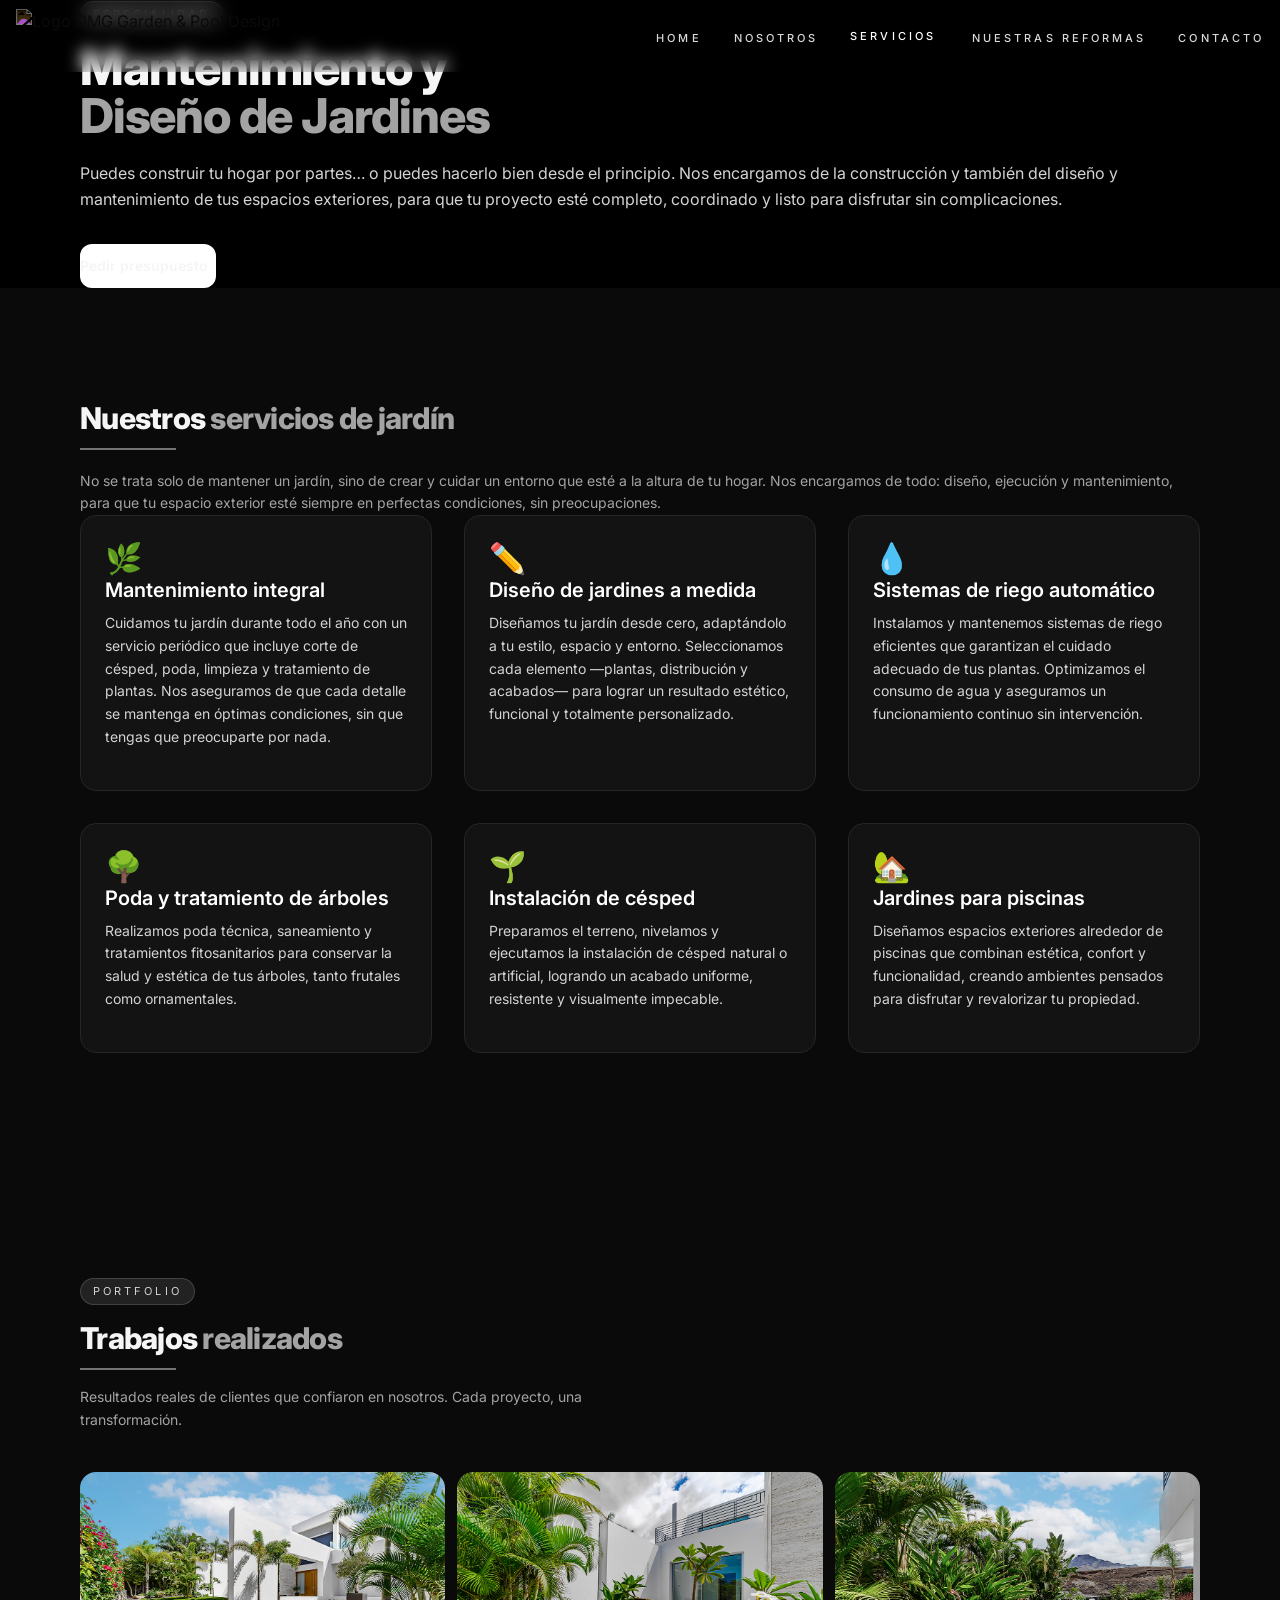
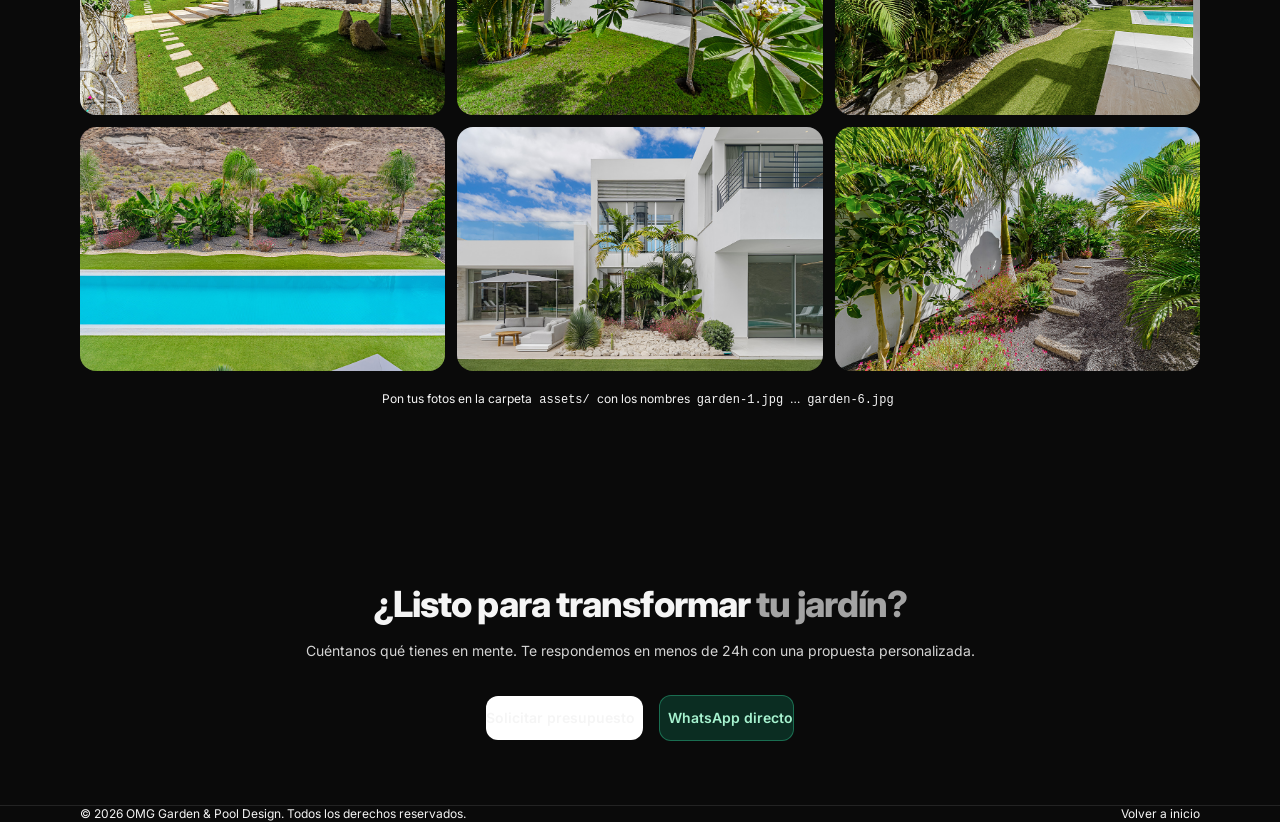
==== commit 11abef95: "Correcciones en jardines.html - Añadir import de fuente Inter desde Google Fonts - Corregir link de " ====
--- a/jardines.html
+++ b/jardines.html
@@ -5,6 +5,9 @@
   <meta name="viewport" content="width=device-width, initial-scale=1.0" />
   <title>Mantenimiento y Diseño de Jardines — OMG Garden & Pool Design</title>
   <link rel="stylesheet" href="bundle.css" />
+  <link rel="preconnect" href="https://fonts.googleapis.com" />
+  <link rel="preconnect" href="https://fonts.gstatic.com" crossorigin />
+  <link href="https://fonts.googleapis.com/css2?family=Inter:wght@300;400;500;600;700;800;900&display=swap" rel="stylesheet" />
   <link href="https://cdn.jsdelivr.net/npm/remixicon@4.2.0/fonts/remixicon.css" rel="stylesheet" />
   <script src="https://cdn.tailwindcss.com"></script>
 </head>
@@ -27,7 +30,7 @@
             <li><a href="jardines.html" class="block px-4 py-2.5 text-[10px] uppercase tracking-[0.2em] text-white hover:bg-white/10 transition">Mantenimiento y Diseño de Jardines</a></li>
           </ul>
         </li>
-        <li><a href="index.html#proyectos" class="text-[11px] font-medium uppercase tracking-[0.28em] text-white/85 hover:text-white transition-colors">Proyectos Realizados</a></li>
+        <li><a href="index.html#antes-despues" class="text-[11px] font-medium uppercase tracking-[0.28em] text-white/85 hover:text-white transition-colors">Nuestras Reformas</a></li>
         <li><a href="index.html#contacto" class="text-[11px] font-medium uppercase tracking-[0.28em] text-white/85 hover:text-white transition-colors">Contacto</a></li>
       </ul>
       <a href="index.html" class="lg:hidden inline-flex items-center gap-2 rounded border border-white/15 bg-black/30 px-3 py-2 text-xs text-white/80 hover:bg-black/50 transition">
@@ -208,7 +211,7 @@
   <!-- FOOTER -->
   <footer class="bg-neutral-950 border-t border-white/10 py-8">
     <div class="mx-auto max-w-6xl px-4 flex flex-col sm:flex-row items-center justify-between gap-4 text-xs text-neutral-500">
-      <span>© 2024 OMG Garden & Pool Design. Todos los derechos reservados.</span>
+      <span>© 2026 OMG Garden & Pool Design. Todos los derechos reservados.</span>
       <a href="index.html" class="hover:text-white transition flex items-center gap-1"><i class="ri-arrow-left-line"></i> Volver a inicio</a>
     </div>
   </footer>
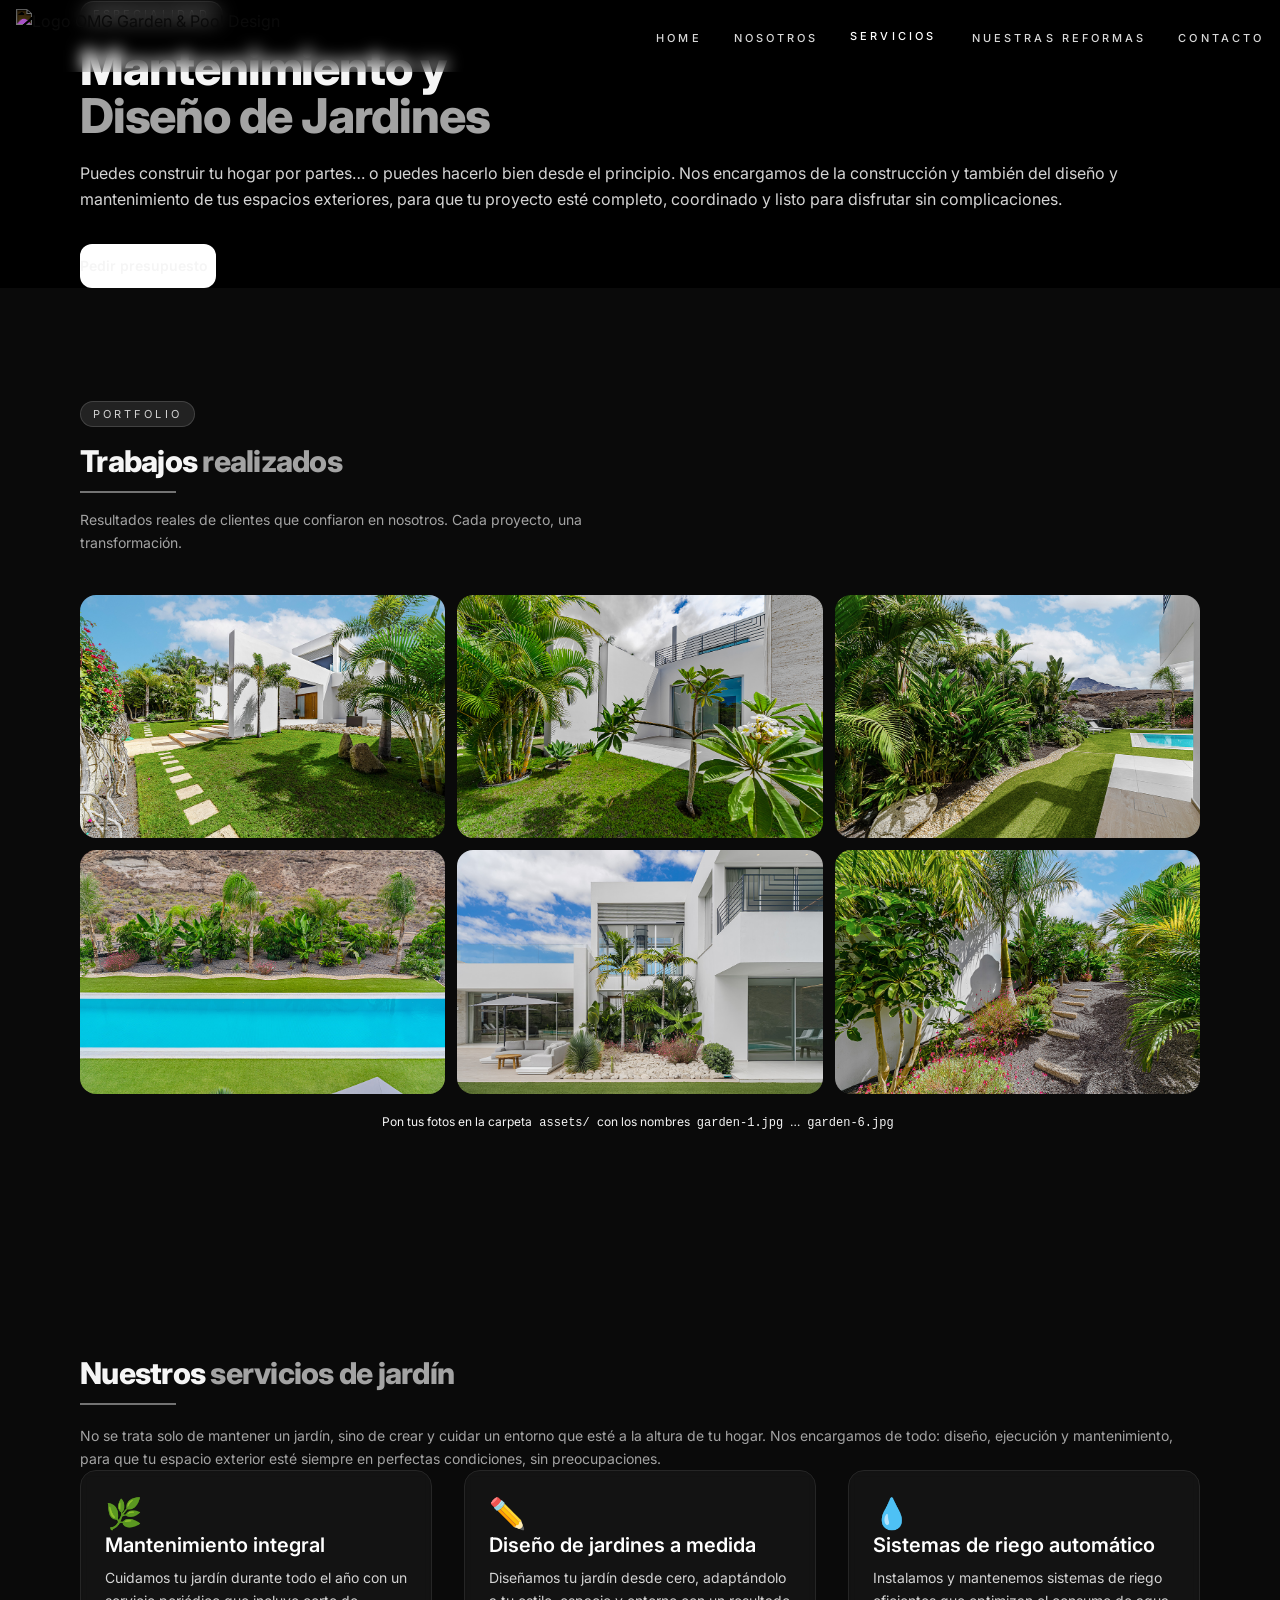
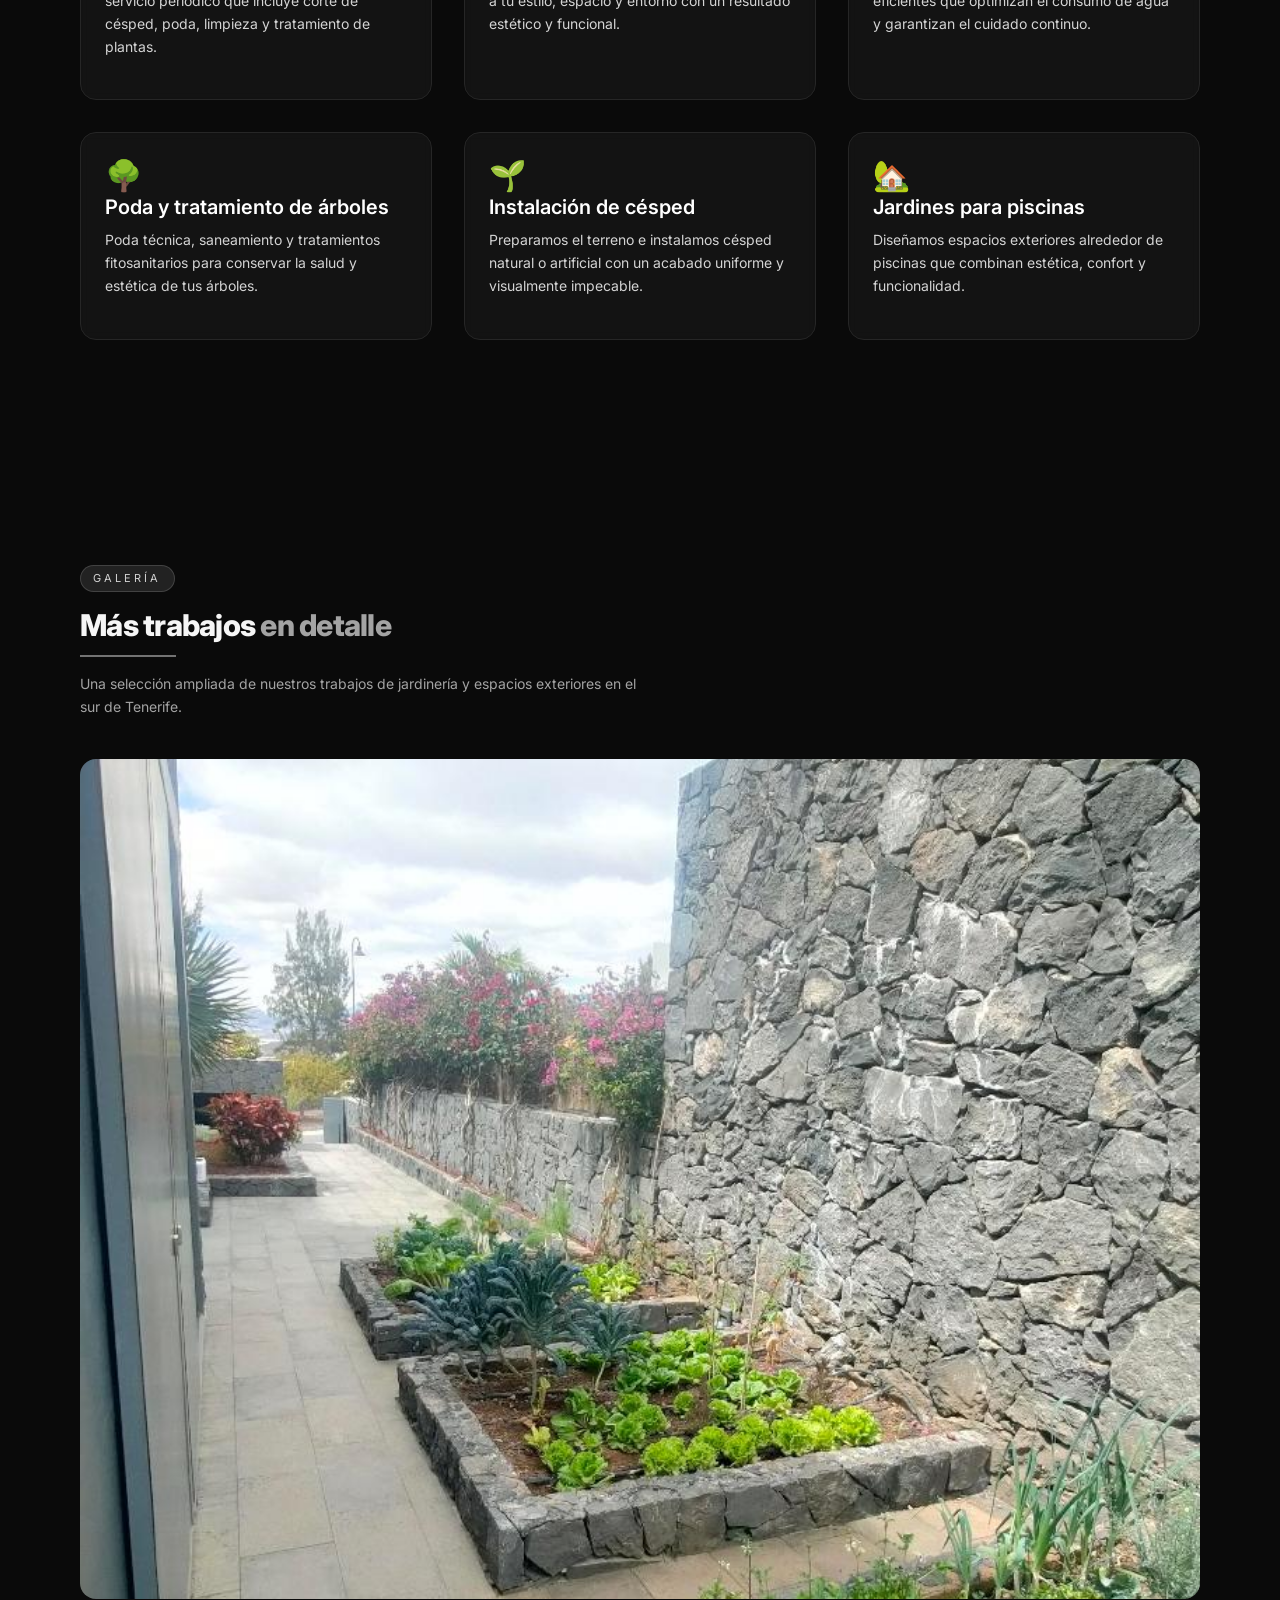
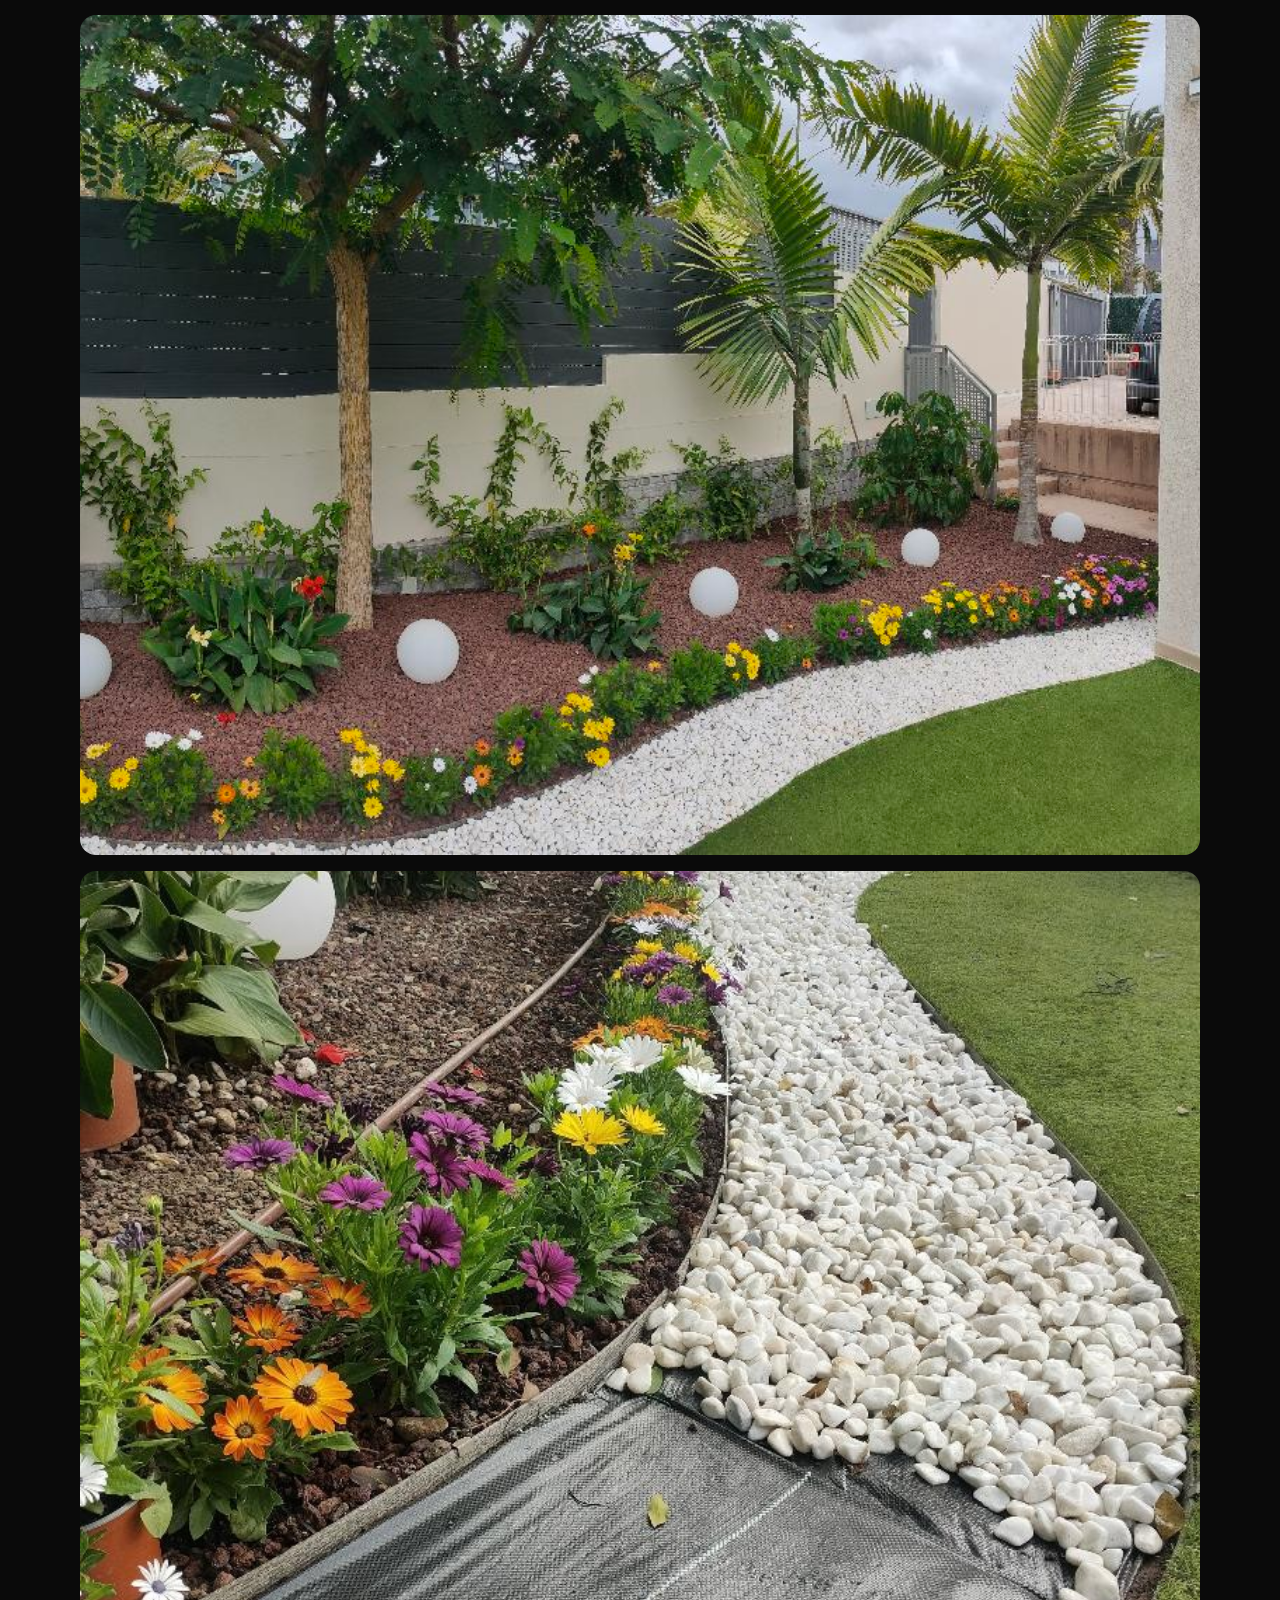
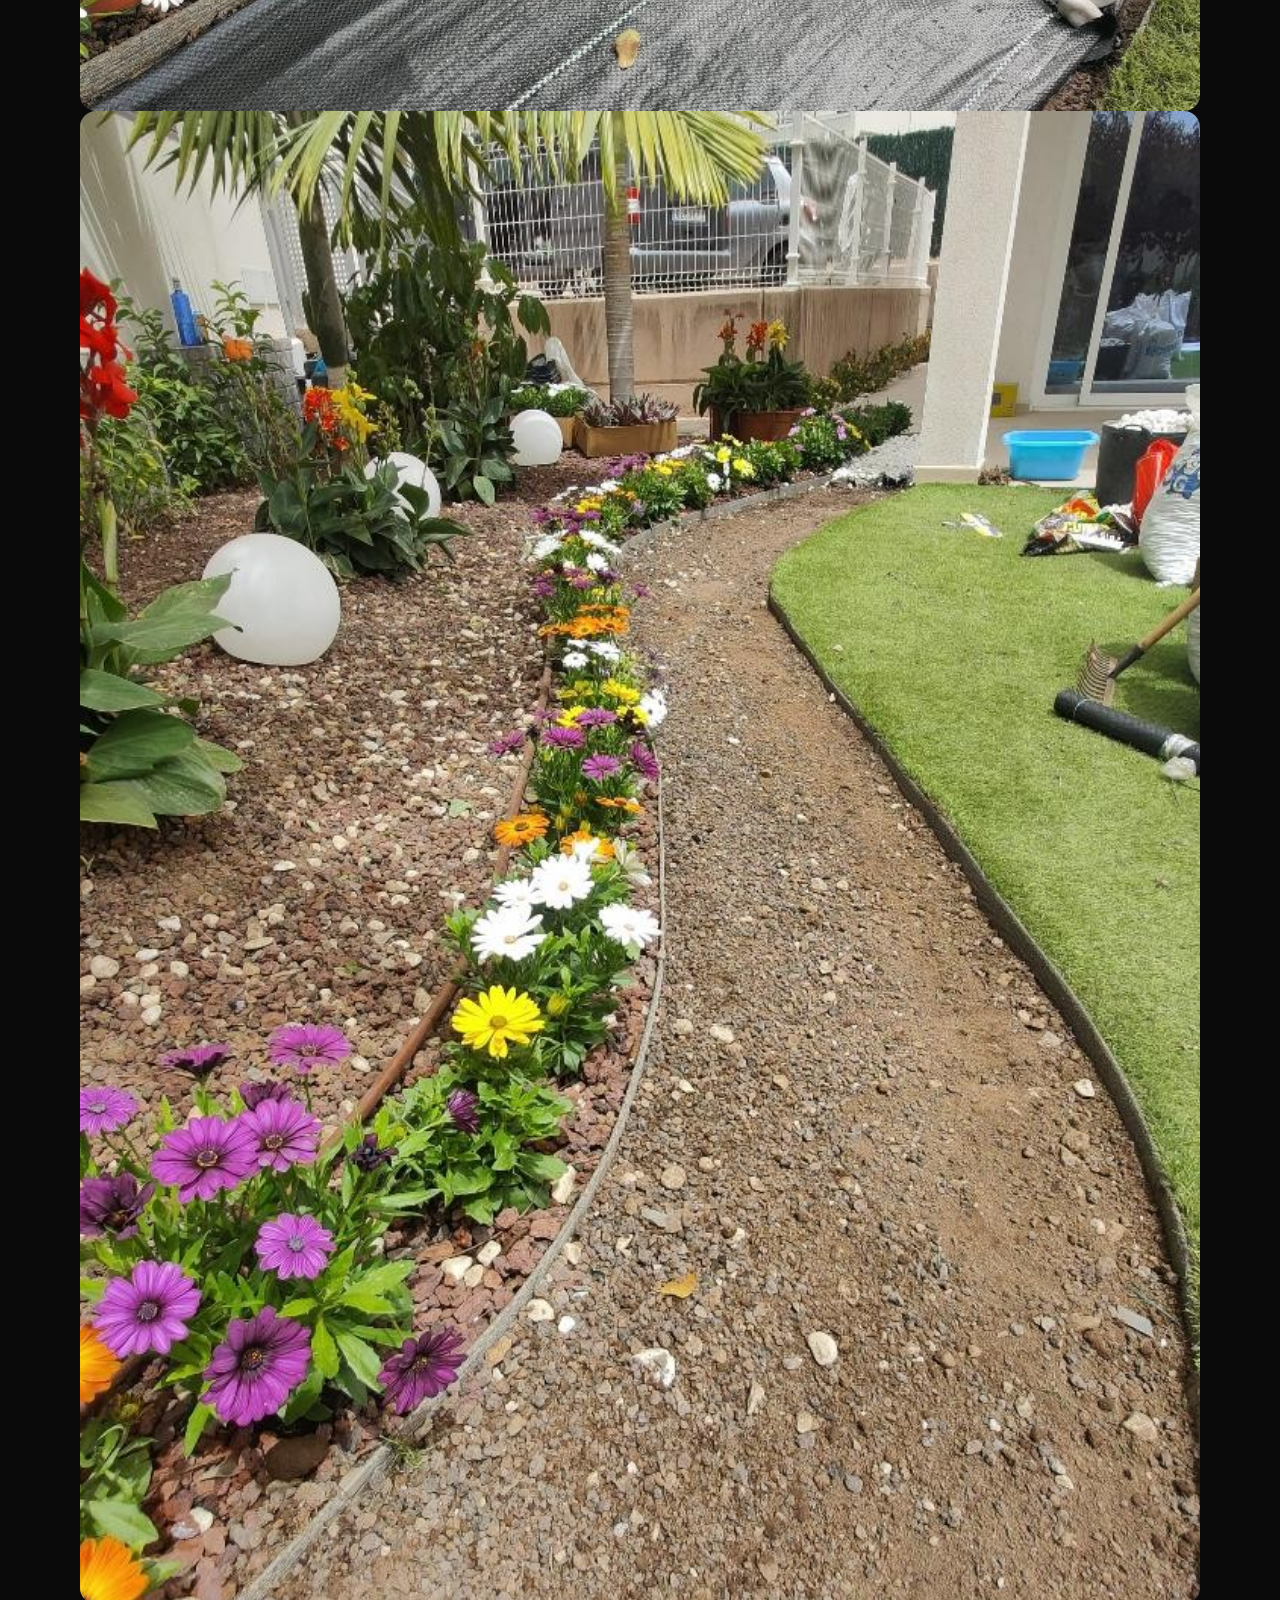
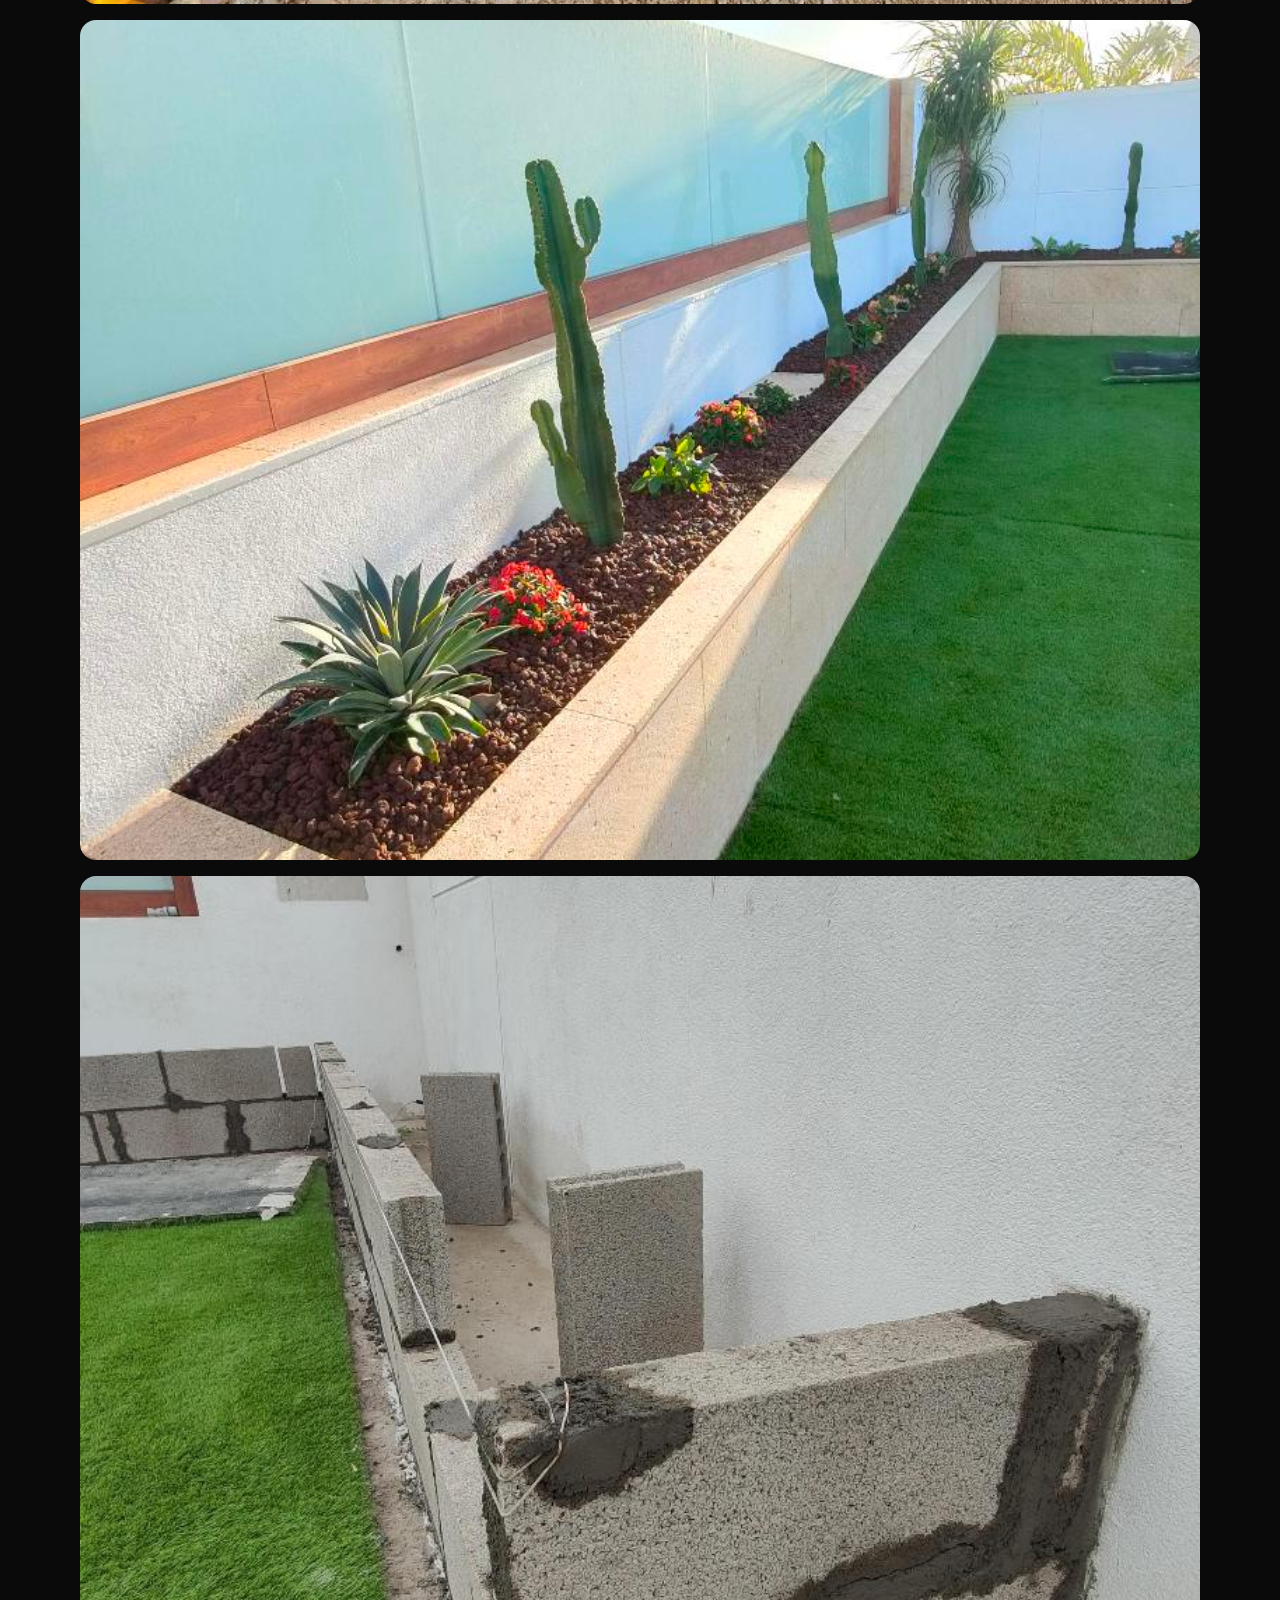
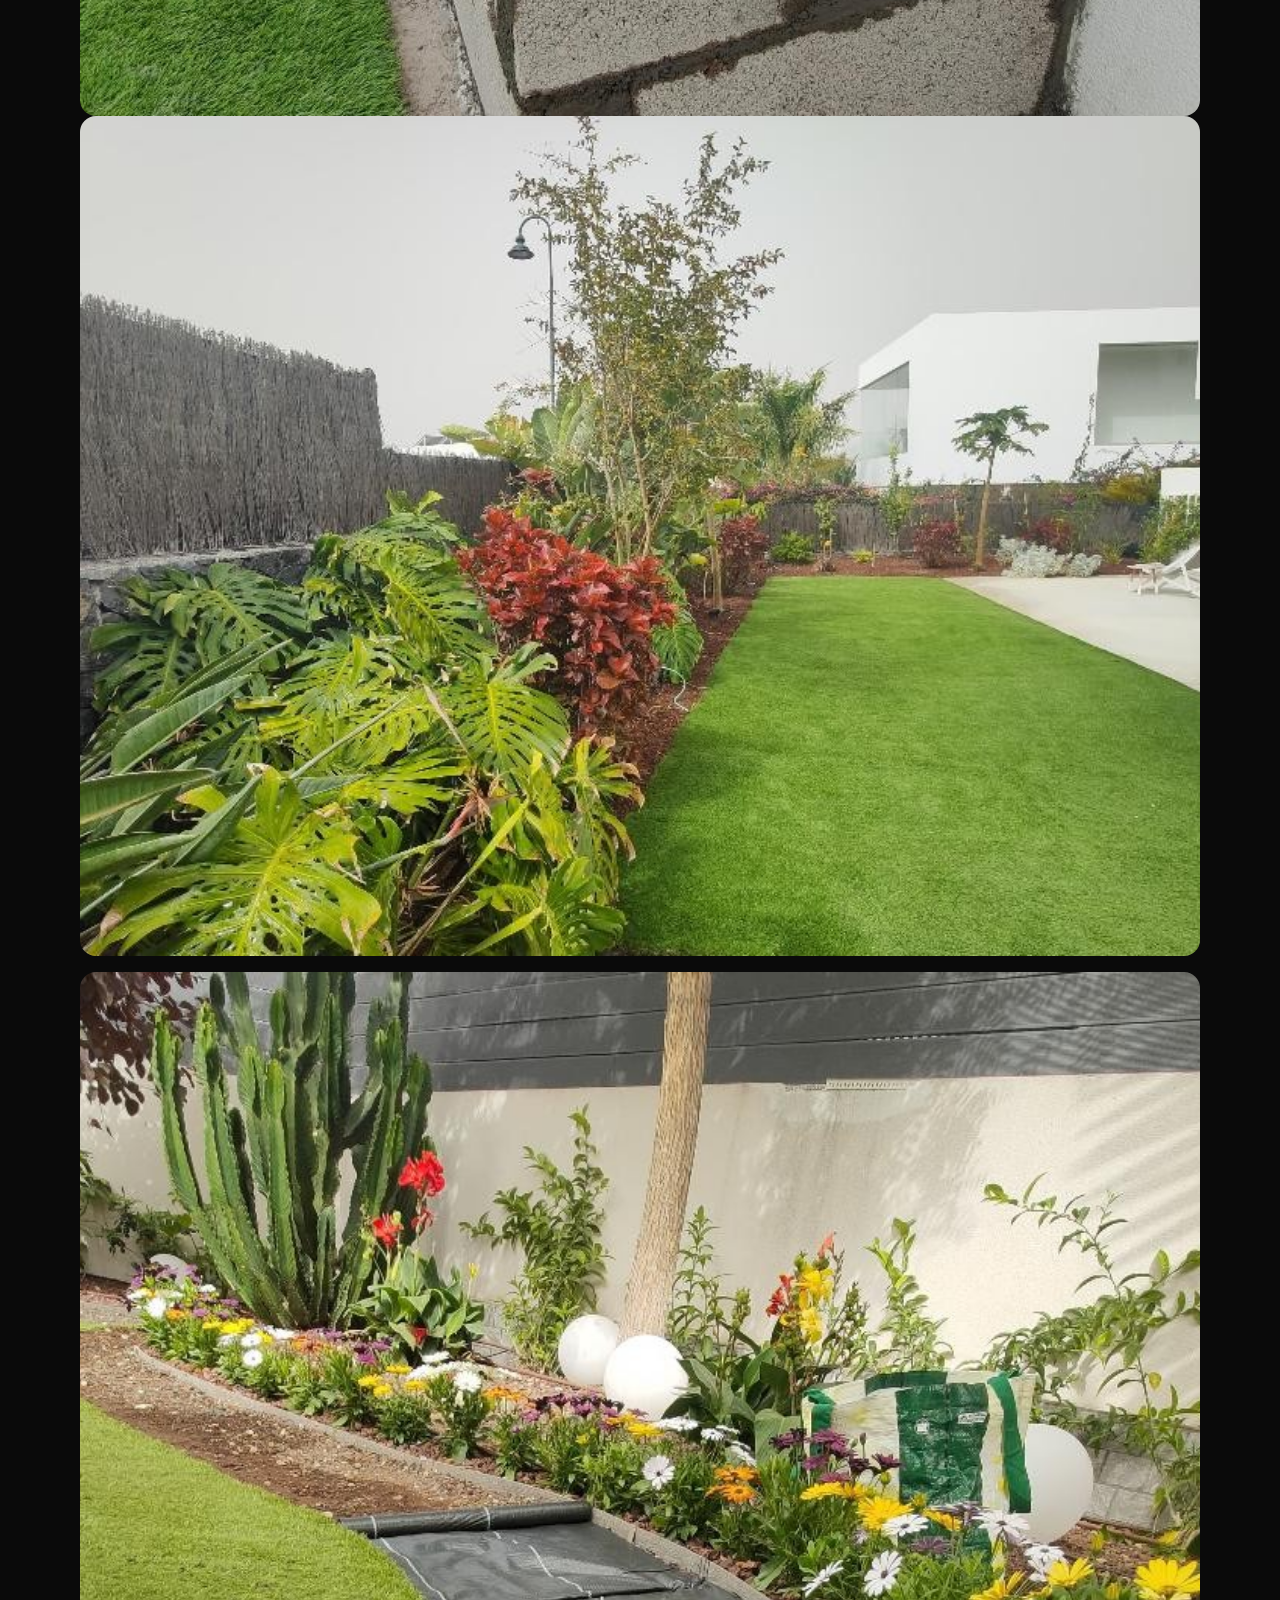
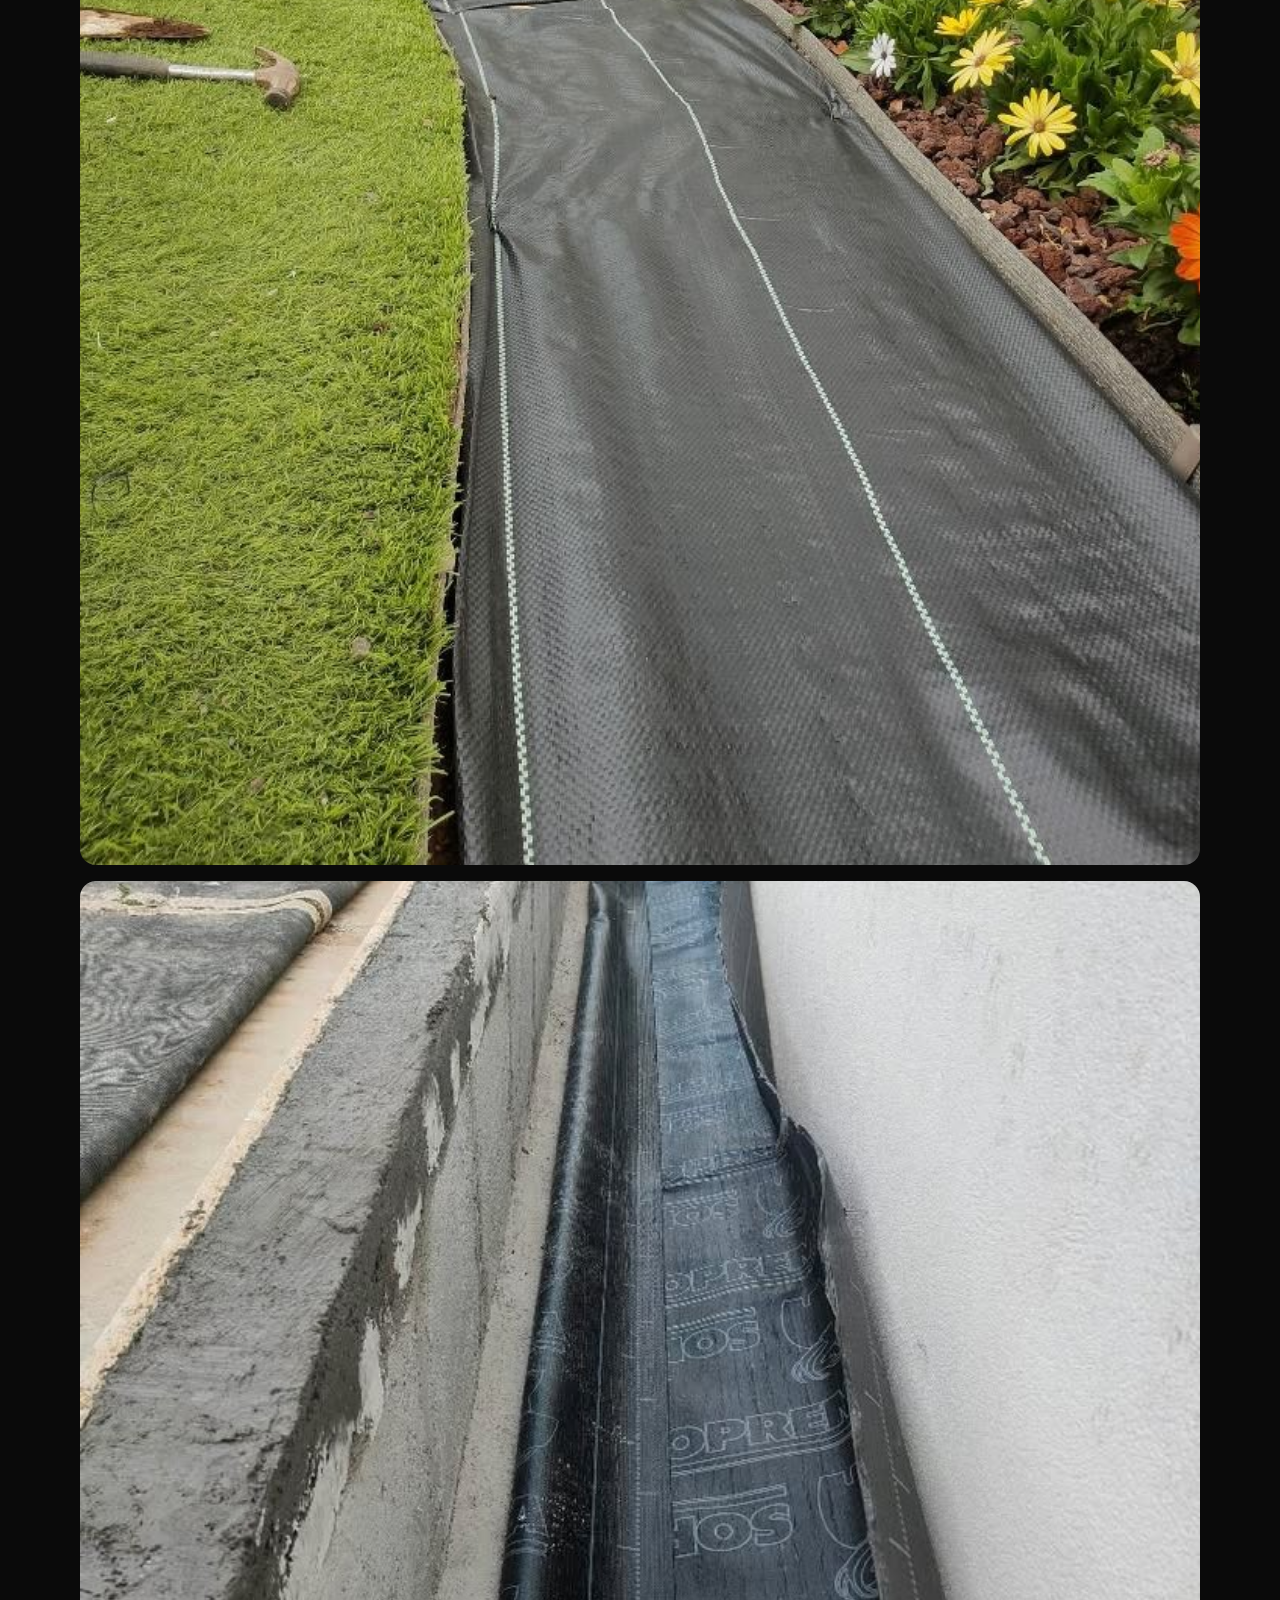
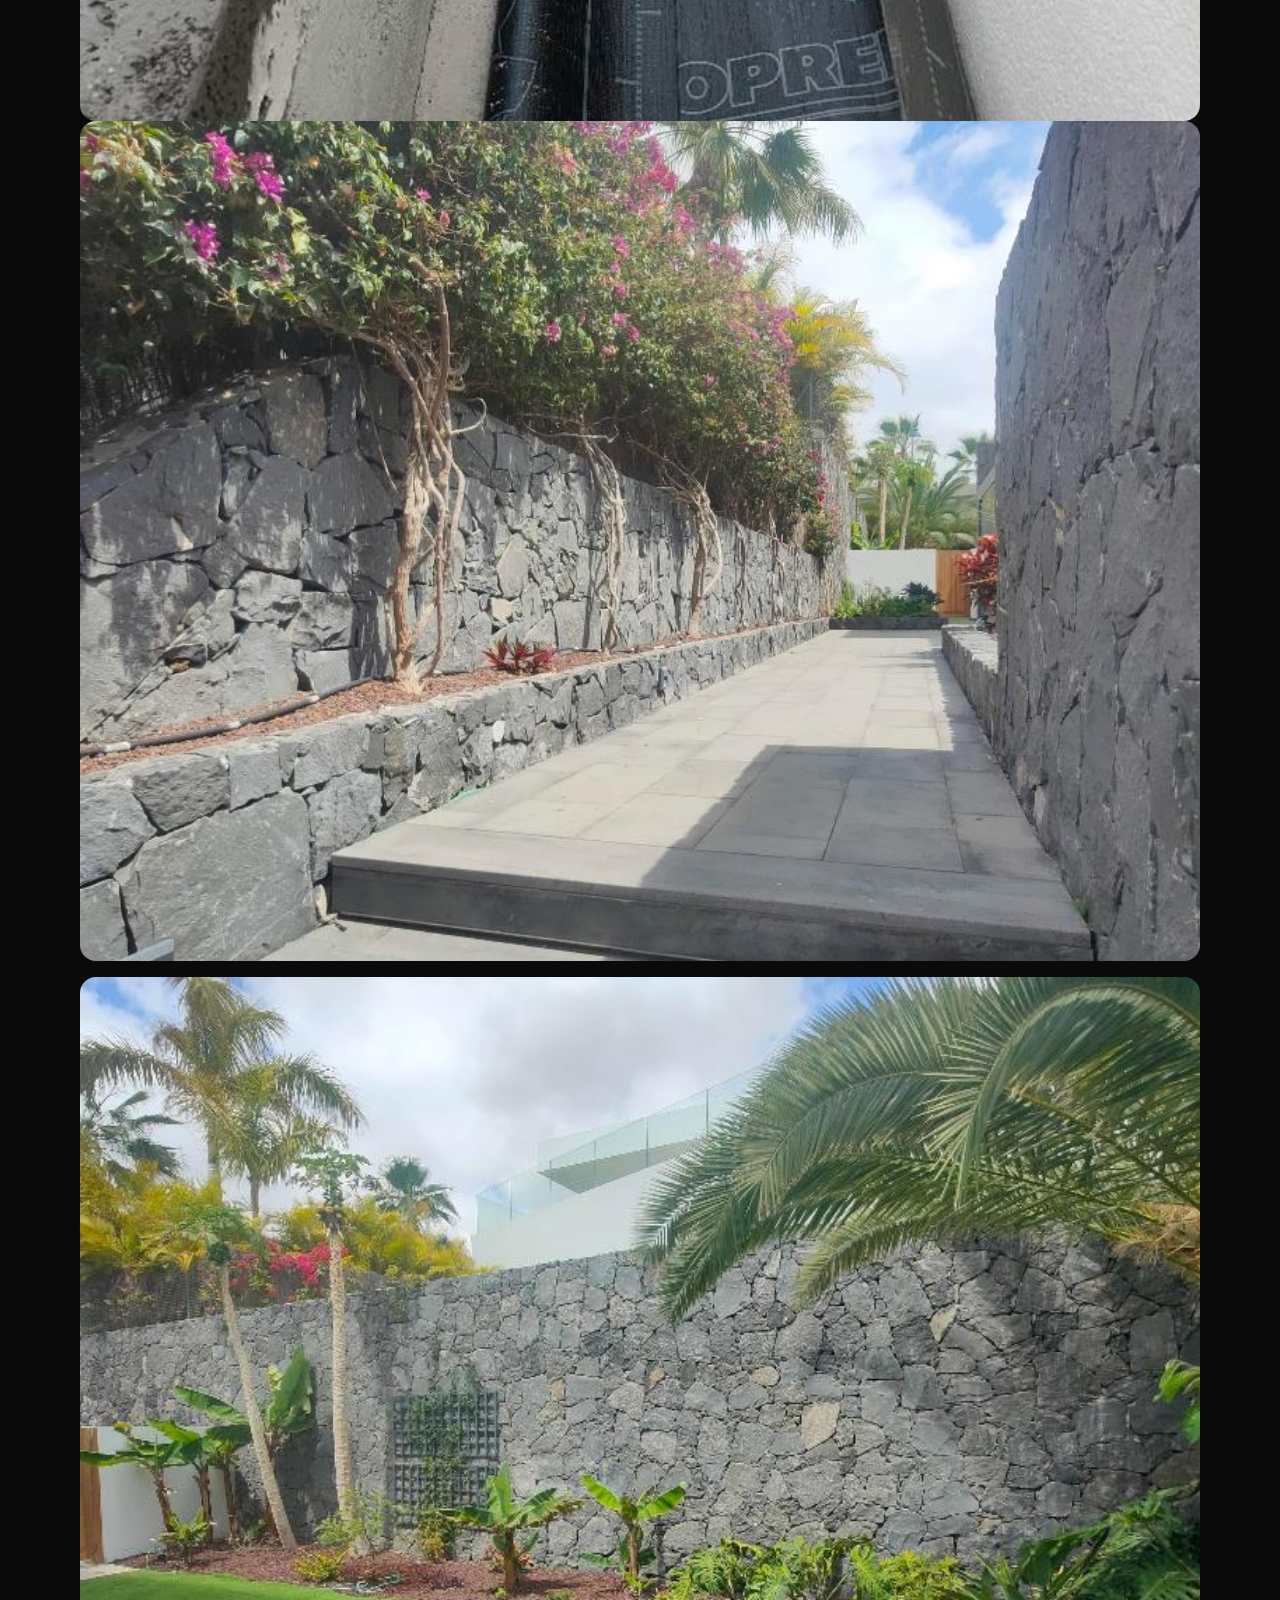
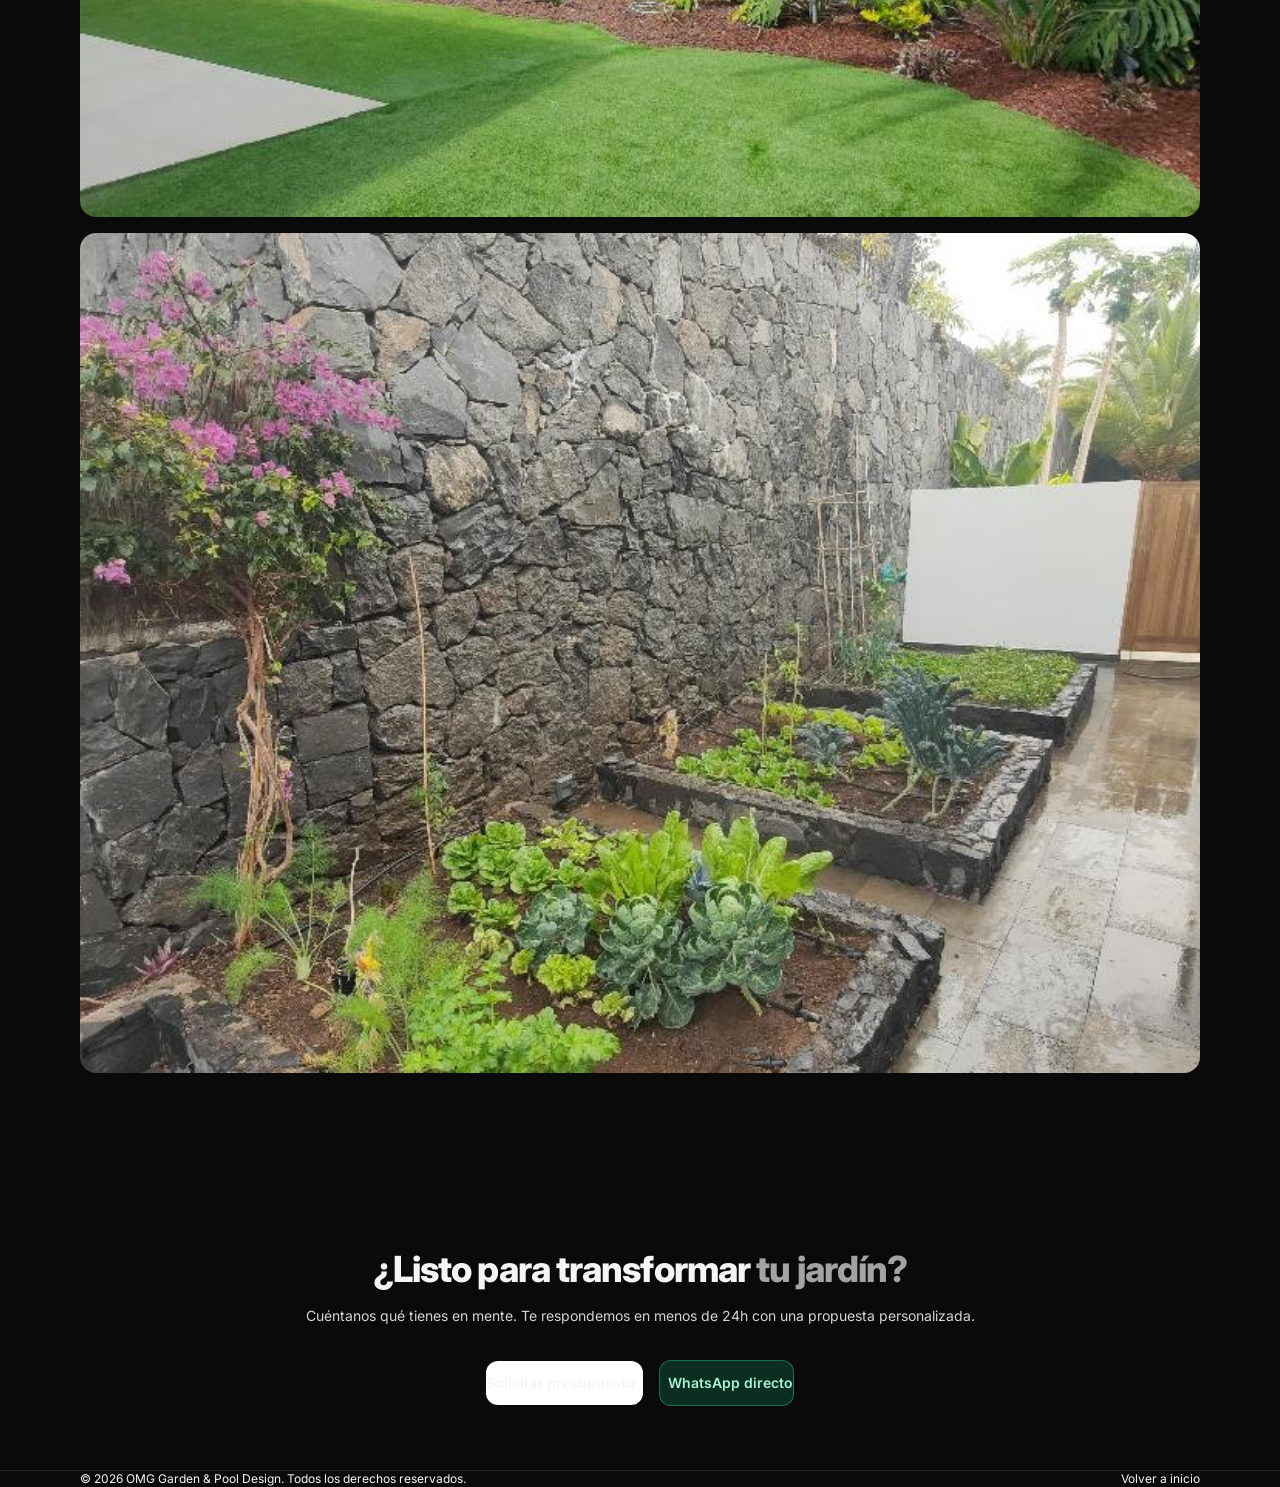
==== commit aa4565b6: "Restaurar orden y sección Más trabajos en jardines.html - Portfolio Villa Macaronesia primero, luego" ====
--- a/jardines.html
+++ b/jardines.html
@@ -64,55 +64,6 @@
     </div>
   </section>
 
-  <!-- SERVICIOS -->
-  <section class="bg-neutral-950 py-20 md:py-28">
-    <div class="mx-auto max-w-6xl px-4">
-      <div class="mb-12">
-        <h2 class="text-3xl font-extrabold tracking-tight md:text-4xl">Nuestros <span class="text-neutral-400">servicios de jardín</span></h2>
-        <span class="mt-3 block h-[2px] w-24 bg-neutral-500"></span>
-        <p class="mt-5 max-w-2xl text-sm leading-relaxed text-neutral-400">No se trata solo de mantener un jardín, sino de crear y cuidar un entorno que esté a la altura de tu hogar. Nos encargamos de todo: diseño, ejecución y mantenimiento, para que tu espacio exterior esté siempre en perfectas condiciones, sin preocupaciones.</p>
-      </div>
-      <ul class="grid grid-cols-1 gap-6 sm:grid-cols-2 md:grid-cols-3 md:gap-8">
-        <li class="group rounded-2xl border border-neutral-800 bg-neutral-900/70 p-6 backdrop-blur-sm transition hover:-translate-y-1 hover:border-neutral-600 hover:bg-neutral-900/90">
-          <span class="text-3xl block mb-4">🌿</span>
-          <h3 class="text-xl font-semibold text-white">Mantenimiento integral</h3>
-          <p class="mt-2 text-sm leading-relaxed text-neutral-300">Cuidamos tu jardín durante todo el año con un servicio periódico que incluye corte de césped, poda, limpieza y tratamiento de plantas. Nos aseguramos de que cada detalle se mantenga en óptimas condiciones, sin que tengas que preocuparte por nada.</p>
-          <div class="mt-4 h-[1px] w-full origin-left scale-x-0 bg-neutral-500/60 transition-transform duration-300 group-hover:scale-x-100"></div>
-        </li>
-        <li class="group rounded-2xl border border-neutral-800 bg-neutral-900/70 p-6 backdrop-blur-sm transition hover:-translate-y-1 hover:border-neutral-600 hover:bg-neutral-900/90">
-          <span class="text-3xl block mb-4">✏️</span>
-          <h3 class="text-xl font-semibold text-white">Diseño de jardines a medida</h3>
-          <p class="mt-2 text-sm leading-relaxed text-neutral-300">Diseñamos tu jardín desde cero, adaptándolo a tu estilo, espacio y entorno. Seleccionamos cada elemento —plantas, distribución y acabados— para lograr un resultado estético, funcional y totalmente personalizado.</p>
-          <div class="mt-4 h-[1px] w-full origin-left scale-x-0 bg-neutral-500/60 transition-transform duration-300 group-hover:scale-x-100"></div>
-        </li>
-        <li class="group rounded-2xl border border-neutral-800 bg-neutral-900/70 p-6 backdrop-blur-sm transition hover:-translate-y-1 hover:border-neutral-600 hover:bg-neutral-900/90">
-          <span class="text-3xl block mb-4">💧</span>
-          <h3 class="text-xl font-semibold text-white">Sistemas de riego automático</h3>
-          <p class="mt-2 text-sm leading-relaxed text-neutral-300">Instalamos y mantenemos sistemas de riego eficientes que garantizan el cuidado adecuado de tus plantas. Optimizamos el consumo de agua y aseguramos un funcionamiento continuo sin intervención.</p>
-          <div class="mt-4 h-[1px] w-full origin-left scale-x-0 bg-neutral-500/60 transition-transform duration-300 group-hover:scale-x-100"></div>
-        </li>
-        <li class="group rounded-2xl border border-neutral-800 bg-neutral-900/70 p-6 backdrop-blur-sm transition hover:-translate-y-1 hover:border-neutral-600 hover:bg-neutral-900/90">
-          <span class="text-3xl block mb-4">🌳</span>
-          <h3 class="text-xl font-semibold text-white">Poda y tratamiento de árboles</h3>
-          <p class="mt-2 text-sm leading-relaxed text-neutral-300">Realizamos poda técnica, saneamiento y tratamientos fitosanitarios para conservar la salud y estética de tus árboles, tanto frutales como ornamentales.</p>
-          <div class="mt-4 h-[1px] w-full origin-left scale-x-0 bg-neutral-500/60 transition-transform duration-300 group-hover:scale-x-100"></div>
-        </li>
-        <li class="group rounded-2xl border border-neutral-800 bg-neutral-900/70 p-6 backdrop-blur-sm transition hover:-translate-y-1 hover:border-neutral-600 hover:bg-neutral-900/90">
-          <span class="text-3xl block mb-4">🌱</span>
-          <h3 class="text-xl font-semibold text-white">Instalación de césped</h3>
-          <p class="mt-2 text-sm leading-relaxed text-neutral-300">Preparamos el terreno, nivelamos y ejecutamos la instalación de césped natural o artificial, logrando un acabado uniforme, resistente y visualmente impecable.</p>
-          <div class="mt-4 h-[1px] w-full origin-left scale-x-0 bg-neutral-500/60 transition-transform duration-300 group-hover:scale-x-100"></div>
-        </li>
-        <li class="group rounded-2xl border border-neutral-800 bg-neutral-900/70 p-6 backdrop-blur-sm transition hover:-translate-y-1 hover:border-neutral-600 hover:bg-neutral-900/90">
-          <span class="text-3xl block mb-4">🏡</span>
-          <h3 class="text-xl font-semibold text-white">Jardines para piscinas</h3>
-          <p class="mt-2 text-sm leading-relaxed text-neutral-300">Diseñamos espacios exteriores alrededor de piscinas que combinan estética, confort y funcionalidad, creando ambientes pensados para disfrutar y revalorizar tu propiedad.</p>
-          <div class="mt-4 h-[1px] w-full origin-left scale-x-0 bg-neutral-500/60 transition-transform duration-300 group-hover:scale-x-100"></div>
-        </li>
-      </ul>
-    </div>
-  </section>
-
   <!-- GALERÍA DE TRABAJOS -->
   <section class="bg-neutral-900 py-20 md:py-28">
     <div class="mx-auto max-w-6xl px-4">
@@ -188,6 +139,119 @@
 
       </div>
       <p class="mt-5 text-center text-xs text-neutral-600">Pon tus fotos en la carpeta <code class="bg-neutral-800 px-1 rounded">assets/</code> con los nombres <code class="bg-neutral-800 px-1 rounded">garden-1.jpg</code> … <code class="bg-neutral-800 px-1 rounded">garden-6.jpg</code></p>
+    </div>
+  </section>
+
+  <!-- SERVICIOS -->
+  <section class="bg-neutral-950 py-20 md:py-28">
+    <div class="mx-auto max-w-6xl px-4">
+      <div class="mb-12">
+        <h2 class="text-3xl font-extrabold tracking-tight md:text-4xl">Nuestros <span class="text-neutral-400">servicios de jardín</span></h2>
+        <span class="mt-3 block h-[2px] w-24 bg-neutral-500"></span>
+        <p class="mt-5 max-w-2xl text-sm leading-relaxed text-neutral-400">No se trata solo de mantener un jardín, sino de crear y cuidar un entorno que esté a la altura de tu hogar. Nos encargamos de todo: diseño, ejecución y mantenimiento, para que tu espacio exterior esté siempre en perfectas condiciones, sin preocupaciones.</p>
+      </div>
+      <ul class="grid grid-cols-1 gap-6 sm:grid-cols-2 md:grid-cols-3 md:gap-8">
+        <li class="group rounded-2xl border border-neutral-800 bg-neutral-900/70 p-6 backdrop-blur-sm transition hover:-translate-y-1 hover:border-neutral-600 hover:bg-neutral-900/90">
+          <span class="text-3xl block mb-4">🌿</span>
+          <h3 class="text-xl font-semibold text-white">Mantenimiento integral</h3>
+          <p class="mt-2 text-sm leading-relaxed text-neutral-300">Cuidamos tu jardín durante todo el año con un servicio periódico que incluye corte de césped, poda, limpieza y tratamiento de plantas.</p>
+          <div class="mt-4 h-[1px] w-full origin-left scale-x-0 bg-neutral-500/60 transition-transform duration-300 group-hover:scale-x-100"></div>
+        </li>
+        <li class="group rounded-2xl border border-neutral-800 bg-neutral-900/70 p-6 backdrop-blur-sm transition hover:-translate-y-1 hover:border-neutral-600 hover:bg-neutral-900/90">
+          <span class="text-3xl block mb-4">✏️</span>
+          <h3 class="text-xl font-semibold text-white">Diseño de jardines a medida</h3>
+          <p class="mt-2 text-sm leading-relaxed text-neutral-300">Diseñamos tu jardín desde cero, adaptándolo a tu estilo, espacio y entorno con un resultado estético y funcional.</p>
+          <div class="mt-4 h-[1px] w-full origin-left scale-x-0 bg-neutral-500/60 transition-transform duration-300 group-hover:scale-x-100"></div>
+        </li>
+        <li class="group rounded-2xl border border-neutral-800 bg-neutral-900/70 p-6 backdrop-blur-sm transition hover:-translate-y-1 hover:border-neutral-600 hover:bg-neutral-900/90">
+          <span class="text-3xl block mb-4">💧</span>
+          <h3 class="text-xl font-semibold text-white">Sistemas de riego automático</h3>
+          <p class="mt-2 text-sm leading-relaxed text-neutral-300">Instalamos y mantenemos sistemas de riego eficientes que optimizan el consumo de agua y garantizan el cuidado continuo.</p>
+          <div class="mt-4 h-[1px] w-full origin-left scale-x-0 bg-neutral-500/60 transition-transform duration-300 group-hover:scale-x-100"></div>
+        </li>
+        <li class="group rounded-2xl border border-neutral-800 bg-neutral-900/70 p-6 backdrop-blur-sm transition hover:-translate-y-1 hover:border-neutral-600 hover:bg-neutral-900/90">
+          <span class="text-3xl block mb-4">🌳</span>
+          <h3 class="text-xl font-semibold text-white">Poda y tratamiento de árboles</h3>
+          <p class="mt-2 text-sm leading-relaxed text-neutral-300">Poda técnica, saneamiento y tratamientos fitosanitarios para conservar la salud y estética de tus árboles.</p>
+          <div class="mt-4 h-[1px] w-full origin-left scale-x-0 bg-neutral-500/60 transition-transform duration-300 group-hover:scale-x-100"></div>
+        </li>
+        <li class="group rounded-2xl border border-neutral-800 bg-neutral-900/70 p-6 backdrop-blur-sm transition hover:-translate-y-1 hover:border-neutral-600 hover:bg-neutral-900/90">
+          <span class="text-3xl block mb-4">🌱</span>
+          <h3 class="text-xl font-semibold text-white">Instalación de césped</h3>
+          <p class="mt-2 text-sm leading-relaxed text-neutral-300">Preparamos el terreno e instalamos césped natural o artificial con un acabado uniforme y visualmente impecable.</p>
+          <div class="mt-4 h-[1px] w-full origin-left scale-x-0 bg-neutral-500/60 transition-transform duration-300 group-hover:scale-x-100"></div>
+        </li>
+        <li class="group rounded-2xl border border-neutral-800 bg-neutral-900/70 p-6 backdrop-blur-sm transition hover:-translate-y-1 hover:border-neutral-600 hover:bg-neutral-900/90">
+          <span class="text-3xl block mb-4">🏡</span>
+          <h3 class="text-xl font-semibold text-white">Jardines para piscinas</h3>
+          <p class="mt-2 text-sm leading-relaxed text-neutral-300">Diseñamos espacios exteriores alrededor de piscinas que combinan estética, confort y funcionalidad.</p>
+          <div class="mt-4 h-[1px] w-full origin-left scale-x-0 bg-neutral-500/60 transition-transform duration-300 group-hover:scale-x-100"></div>
+        </li>
+      </ul>
+    </div>
+  </section>
+
+  <!-- MÁS TRABAJOS -->
+  <section class="bg-neutral-900 py-20 md:py-28">
+    <div class="mx-auto max-w-6xl px-4">
+      <div class="mb-10">
+        <span class="inline-flex items-center gap-2 rounded-full border border-white/15 bg-white/10 px-3 py-1 text-[11px] uppercase tracking-[0.28em] text-white/80 backdrop-blur">Galería</span>
+        <h2 class="mt-4 text-3xl font-extrabold tracking-tight md:text-4xl">Más trabajos <span class="text-neutral-400">en detalle</span></h2>
+        <span class="mt-3 block h-[2px] w-24 bg-neutral-500"></span>
+        <p class="mt-4 max-w-xl text-sm leading-relaxed text-neutral-400">Una selección ampliada de nuestros trabajos de jardinería y espacios exteriores en el sur de Tenerife.</p>
+      </div>
+
+      <!-- Fila 1: 3 columnas iguales -->
+      <div class="grid grid-cols-1 gap-4 sm:grid-cols-3 mb-4">
+        <div class="overflow-hidden rounded-2xl bg-neutral-800" style="aspect-ratio:4/3;">
+          <img src="assets/final-1.jpg" alt="Trabajo de jardinería" class="h-full w-full object-cover transition-transform duration-500 hover:scale-105" />
+        </div>
+        <div class="overflow-hidden rounded-2xl bg-neutral-800" style="aspect-ratio:4/3;">
+          <img src="assets/final-2.jpg" alt="Trabajo de jardinería" class="h-full w-full object-cover transition-transform duration-500 hover:scale-105" />
+        </div>
+        <div class="overflow-hidden rounded-2xl bg-neutral-800" style="aspect-ratio:4/3;">
+          <img src="assets/final-3.jpg" alt="Trabajo de jardinería" class="h-full w-full object-cover transition-transform duration-500 hover:scale-105" />
+        </div>
+      </div>
+
+      <!-- Fila 2: foto grande izquierda + 2 pequeñas derecha -->
+      <div class="grid grid-cols-2 gap-4 mb-4">
+        <div class="overflow-hidden rounded-2xl bg-neutral-800 row-span-2" style="aspect-ratio:3/4;">
+          <img src="assets/final-4.jpg" alt="Trabajo de jardinería" class="h-full w-full object-cover transition-transform duration-500 hover:scale-105" />
+        </div>
+        <div class="overflow-hidden rounded-2xl bg-neutral-800" style="aspect-ratio:4/3;">
+          <img src="assets/final-5.jpg" alt="Trabajo de jardinería" class="h-full w-full object-cover transition-transform duration-500 hover:scale-105" />
+        </div>
+        <div class="overflow-hidden rounded-2xl bg-neutral-800" style="aspect-ratio:4/3;">
+          <img src="assets/final-6.jpg" alt="Trabajo de jardinería" class="h-full w-full object-cover transition-transform duration-500 hover:scale-105" />
+        </div>
+      </div>
+
+      <!-- Fila 3: 2 pequeñas izquierda + foto grande derecha -->
+      <div class="grid grid-cols-2 gap-4 mb-4">
+        <div class="overflow-hidden rounded-2xl bg-neutral-800" style="aspect-ratio:4/3;">
+          <img src="assets/final-7.jpg" alt="Trabajo de jardinería" class="h-full w-full object-cover transition-transform duration-500 hover:scale-105" />
+        </div>
+        <div class="overflow-hidden rounded-2xl bg-neutral-800 row-span-2" style="aspect-ratio:3/4;">
+          <img src="assets/final-8.jpg" alt="Trabajo de jardinería" class="h-full w-full object-cover transition-transform duration-500 hover:scale-105" />
+        </div>
+        <div class="overflow-hidden rounded-2xl bg-neutral-800" style="aspect-ratio:4/3;">
+          <img src="assets/final-9.jpg" alt="Trabajo de jardinería" class="h-full w-full object-cover transition-transform duration-500 hover:scale-105" />
+        </div>
+      </div>
+
+      <!-- Fila 4: 3 columnas iguales -->
+      <div class="grid grid-cols-1 gap-4 sm:grid-cols-3">
+        <div class="overflow-hidden rounded-2xl bg-neutral-800" style="aspect-ratio:4/3;">
+          <img src="assets/final-10.jpg" alt="Trabajo de jardinería" class="h-full w-full object-cover transition-transform duration-500 hover:scale-105" />
+        </div>
+        <div class="overflow-hidden rounded-2xl bg-neutral-800" style="aspect-ratio:4/3;">
+          <img src="assets/final-11.jpg" alt="Trabajo de jardinería" class="h-full w-full object-cover transition-transform duration-500 hover:scale-105" />
+        </div>
+        <div class="overflow-hidden rounded-2xl bg-neutral-800" style="aspect-ratio:4/3;">
+          <img src="assets/final-12.jpg" alt="Trabajo de jardinería" class="h-full w-full object-cover transition-transform duration-500 hover:scale-105" />
+        </div>
+      </div>
     </div>
   </section>
 
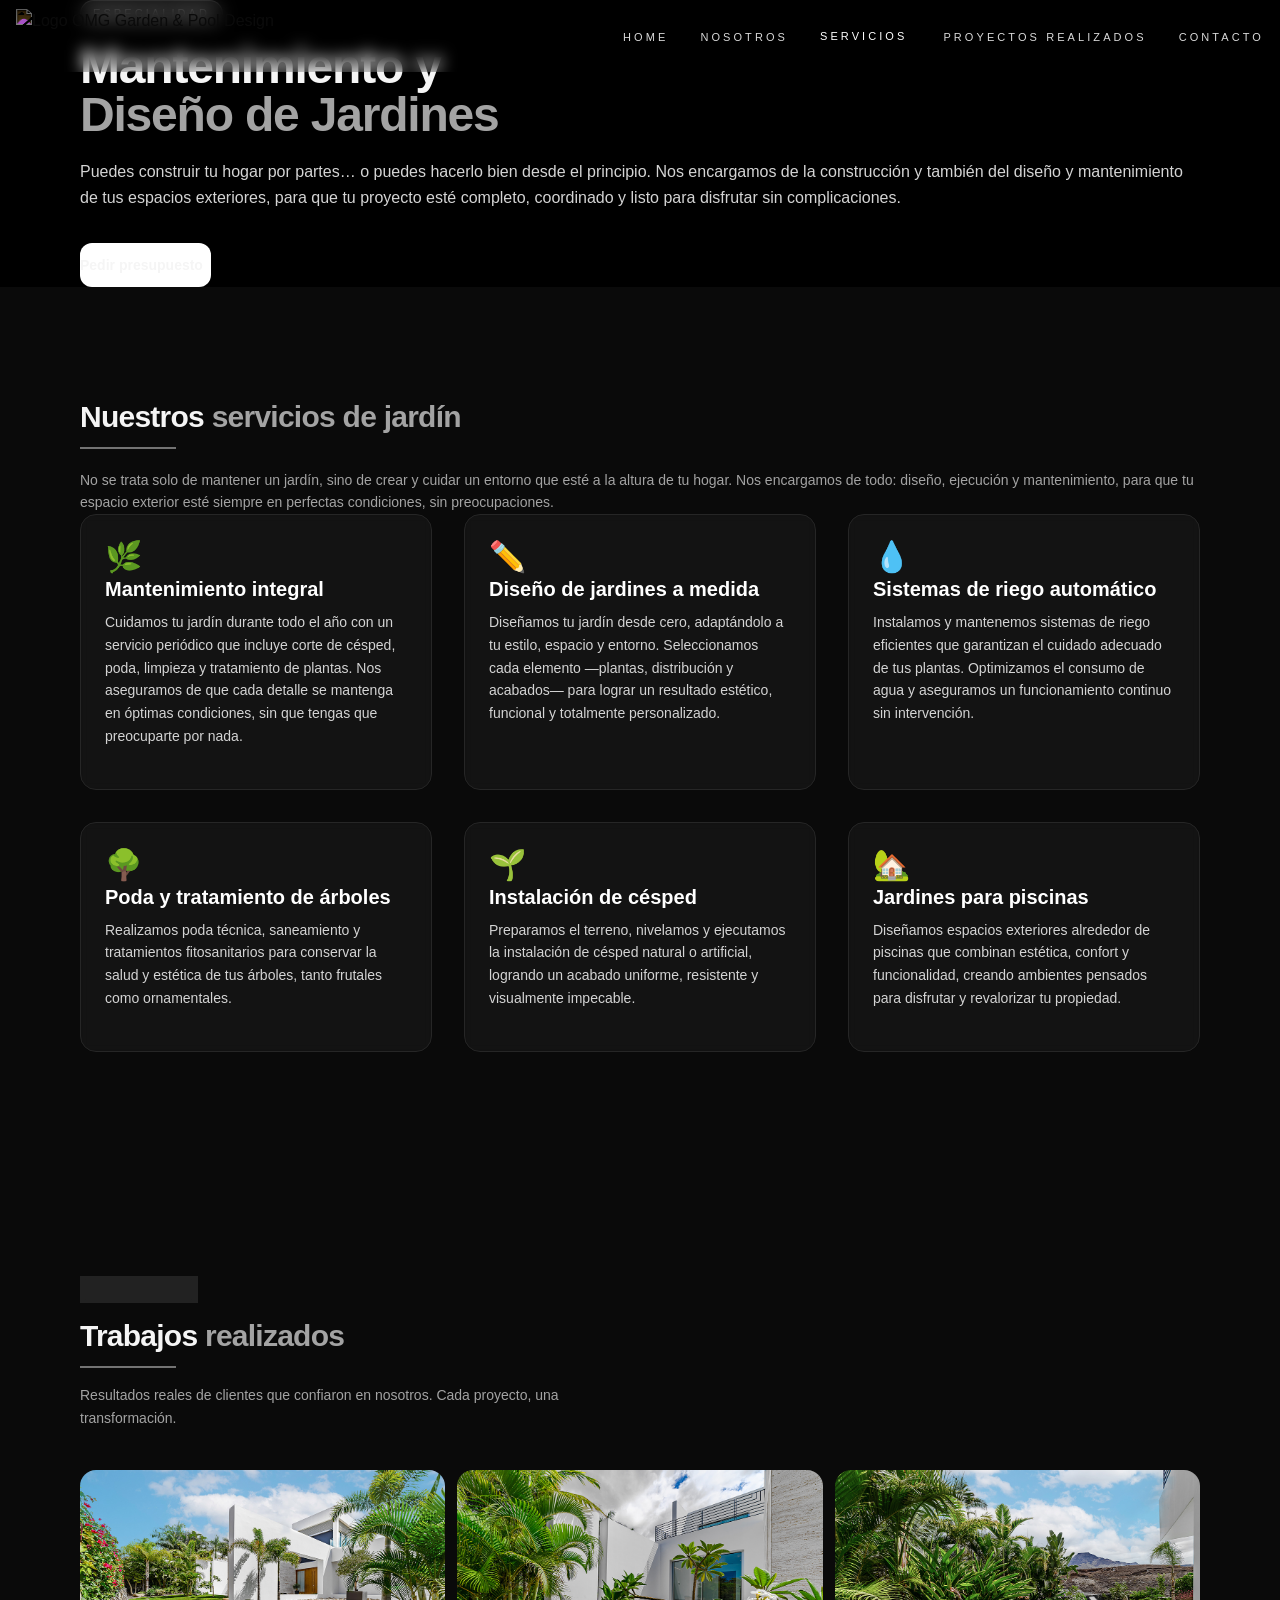
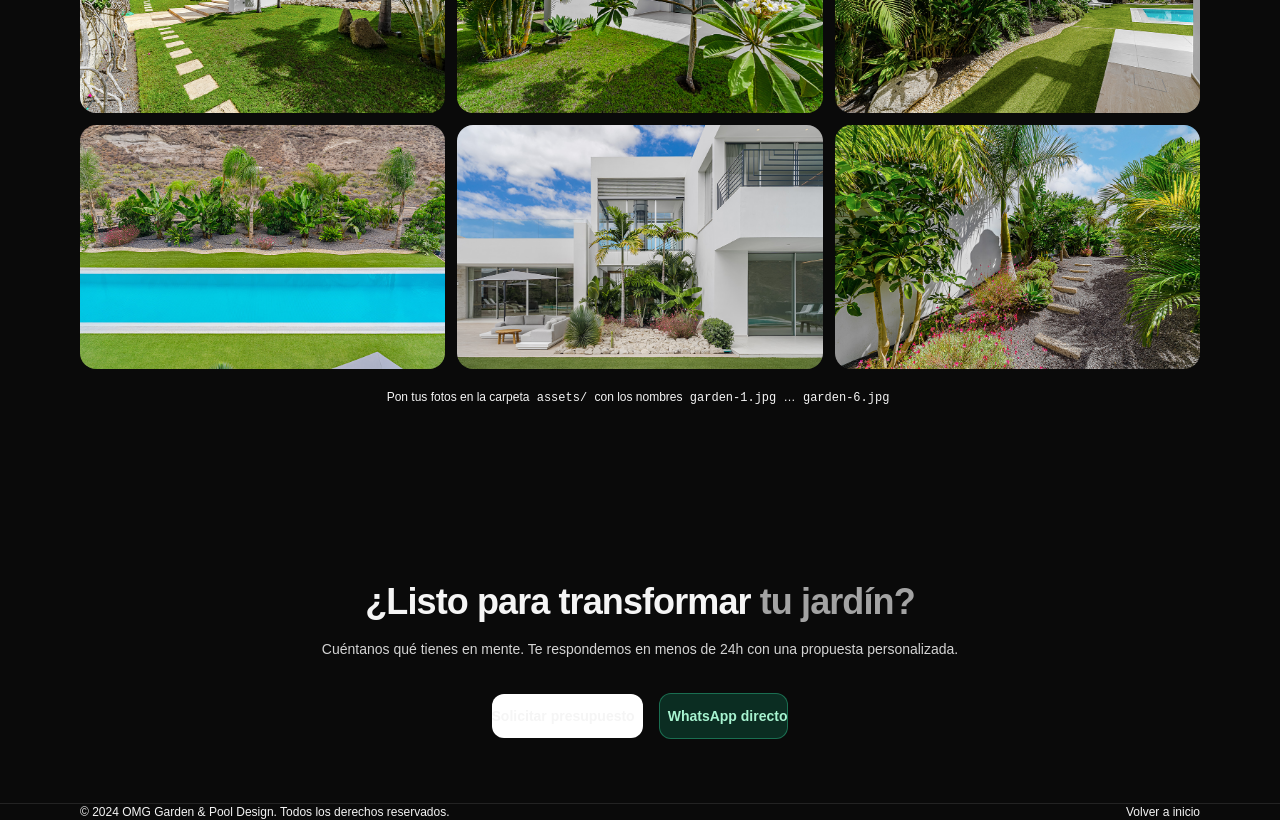
==== commit 3cb46b15: "Mejoras SEO: meta tags, Open Graph, Schema JSON-LD, robots.txt y sitemap.xml" ====
--- a/jardines.html
+++ b/jardines.html
@@ -3,11 +3,20 @@
 <head>
   <meta charset="UTF-8" />
   <meta name="viewport" content="width=device-width, initial-scale=1.0" />
-  <title>Mantenimiento y Diseño de Jardines — OMG Garden & Pool Design</title>
+  <title>Jardinería y Mantenimiento de Jardines en Tenerife Sur | OMG Construcciones</title>
+  <meta name="description" content="Diseño, instalación y mantenimiento de jardines en Tenerife Sur. Sistemas de riego, paisajismo y exteriores en Adeje, Arona y Los Cristianos. Presupuesto gratis ☎ 627 63 64 23" />
+  <meta name="robots" content="index, follow" />
+  <link rel="canonical" href="https://nicolasrequejo0.github.io/pagina-web-nico/jardines.html" />
+
+  <!-- Open Graph -->
+  <meta property="og:type" content="website" />
+  <meta property="og:title" content="Jardinería y Mantenimiento en Tenerife Sur | OMG Construcciones" />
+  <meta property="og:description" content="Diseño y mantenimiento de jardines, sistemas de riego y paisajismo en Tenerife Sur. ☎ 627 63 64 23" />
+  <meta property="og:url" content="https://nicolasrequejo0.github.io/pagina-web-nico/jardines.html" />
+  <meta property="og:image" content="https://nicolasrequejo0.github.io/pagina-web-nico/assets/hero-jardines.mp4" />
+  <meta property="og:locale" content="es_ES" />
+
   <link rel="stylesheet" href="bundle.css" />
-  <link rel="preconnect" href="https://fonts.googleapis.com" />
-  <link rel="preconnect" href="https://fonts.gstatic.com" crossorigin />
-  <link href="https://fonts.googleapis.com/css2?family=Inter:wght@300;400;500;600;700;800;900&display=swap" rel="stylesheet" />
   <link href="https://cdn.jsdelivr.net/npm/remixicon@4.2.0/fonts/remixicon.css" rel="stylesheet" />
   <script src="https://cdn.tailwindcss.com"></script>
 </head>
@@ -30,7 +39,7 @@
             <li><a href="jardines.html" class="block px-4 py-2.5 text-[10px] uppercase tracking-[0.2em] text-white hover:bg-white/10 transition">Mantenimiento y Diseño de Jardines</a></li>
           </ul>
         </li>
-        <li><a href="index.html#antes-despues" class="text-[11px] font-medium uppercase tracking-[0.28em] text-white/85 hover:text-white transition-colors">Nuestras Reformas</a></li>
+        <li><a href="index.html#proyectos" class="text-[11px] font-medium uppercase tracking-[0.28em] text-white/85 hover:text-white transition-colors">Proyectos Realizados</a></li>
         <li><a href="index.html#contacto" class="text-[11px] font-medium uppercase tracking-[0.28em] text-white/85 hover:text-white transition-colors">Contacto</a></li>
       </ul>
       <a href="index.html" class="lg:hidden inline-flex items-center gap-2 rounded border border-white/15 bg-black/30 px-3 py-2 text-xs text-white/80 hover:bg-black/50 transition">
@@ -64,6 +73,55 @@
     </div>
   </section>
 
+  <!-- SERVICIOS -->
+  <section class="bg-neutral-950 py-20 md:py-28">
+    <div class="mx-auto max-w-6xl px-4">
+      <div class="mb-12">
+        <h2 class="text-3xl font-extrabold tracking-tight md:text-4xl">Nuestros <span class="text-neutral-400">servicios de jardín</span></h2>
+        <span class="mt-3 block h-[2px] w-24 bg-neutral-500"></span>
+        <p class="mt-5 max-w-2xl text-sm leading-relaxed text-neutral-400">No se trata solo de mantener un jardín, sino de crear y cuidar un entorno que esté a la altura de tu hogar. Nos encargamos de todo: diseño, ejecución y mantenimiento, para que tu espacio exterior esté siempre en perfectas condiciones, sin preocupaciones.</p>
+      </div>
+      <ul class="grid grid-cols-1 gap-6 sm:grid-cols-2 md:grid-cols-3 md:gap-8">
+        <li class="group rounded-2xl border border-neutral-800 bg-neutral-900/70 p-6 backdrop-blur-sm transition hover:-translate-y-1 hover:border-neutral-600 hover:bg-neutral-900/90">
+          <span class="text-3xl block mb-4">🌿</span>
+          <h3 class="text-xl font-semibold text-white">Mantenimiento integral</h3>
+          <p class="mt-2 text-sm leading-relaxed text-neutral-300">Cuidamos tu jardín durante todo el año con un servicio periódico que incluye corte de césped, poda, limpieza y tratamiento de plantas. Nos aseguramos de que cada detalle se mantenga en óptimas condiciones, sin que tengas que preocuparte por nada.</p>
+          <div class="mt-4 h-[1px] w-full origin-left scale-x-0 bg-neutral-500/60 transition-transform duration-300 group-hover:scale-x-100"></div>
+        </li>
+        <li class="group rounded-2xl border border-neutral-800 bg-neutral-900/70 p-6 backdrop-blur-sm transition hover:-translate-y-1 hover:border-neutral-600 hover:bg-neutral-900/90">
+          <span class="text-3xl block mb-4">✏️</span>
+          <h3 class="text-xl font-semibold text-white">Diseño de jardines a medida</h3>
+          <p class="mt-2 text-sm leading-relaxed text-neutral-300">Diseñamos tu jardín desde cero, adaptándolo a tu estilo, espacio y entorno. Seleccionamos cada elemento —plantas, distribución y acabados— para lograr un resultado estético, funcional y totalmente personalizado.</p>
+          <div class="mt-4 h-[1px] w-full origin-left scale-x-0 bg-neutral-500/60 transition-transform duration-300 group-hover:scale-x-100"></div>
+        </li>
+        <li class="group rounded-2xl border border-neutral-800 bg-neutral-900/70 p-6 backdrop-blur-sm transition hover:-translate-y-1 hover:border-neutral-600 hover:bg-neutral-900/90">
+          <span class="text-3xl block mb-4">💧</span>
+          <h3 class="text-xl font-semibold text-white">Sistemas de riego automático</h3>
+          <p class="mt-2 text-sm leading-relaxed text-neutral-300">Instalamos y mantenemos sistemas de riego eficientes que garantizan el cuidado adecuado de tus plantas. Optimizamos el consumo de agua y aseguramos un funcionamiento continuo sin intervención.</p>
+          <div class="mt-4 h-[1px] w-full origin-left scale-x-0 bg-neutral-500/60 transition-transform duration-300 group-hover:scale-x-100"></div>
+        </li>
+        <li class="group rounded-2xl border border-neutral-800 bg-neutral-900/70 p-6 backdrop-blur-sm transition hover:-translate-y-1 hover:border-neutral-600 hover:bg-neutral-900/90">
+          <span class="text-3xl block mb-4">🌳</span>
+          <h3 class="text-xl font-semibold text-white">Poda y tratamiento de árboles</h3>
+          <p class="mt-2 text-sm leading-relaxed text-neutral-300">Realizamos poda técnica, saneamiento y tratamientos fitosanitarios para conservar la salud y estética de tus árboles, tanto frutales como ornamentales.</p>
+          <div class="mt-4 h-[1px] w-full origin-left scale-x-0 bg-neutral-500/60 transition-transform duration-300 group-hover:scale-x-100"></div>
+        </li>
+        <li class="group rounded-2xl border border-neutral-800 bg-neutral-900/70 p-6 backdrop-blur-sm transition hover:-translate-y-1 hover:border-neutral-600 hover:bg-neutral-900/90">
+          <span class="text-3xl block mb-4">🌱</span>
+          <h3 class="text-xl font-semibold text-white">Instalación de césped</h3>
+          <p class="mt-2 text-sm leading-relaxed text-neutral-300">Preparamos el terreno, nivelamos y ejecutamos la instalación de césped natural o artificial, logrando un acabado uniforme, resistente y visualmente impecable.</p>
+          <div class="mt-4 h-[1px] w-full origin-left scale-x-0 bg-neutral-500/60 transition-transform duration-300 group-hover:scale-x-100"></div>
+        </li>
+        <li class="group rounded-2xl border border-neutral-800 bg-neutral-900/70 p-6 backdrop-blur-sm transition hover:-translate-y-1 hover:border-neutral-600 hover:bg-neutral-900/90">
+          <span class="text-3xl block mb-4">🏡</span>
+          <h3 class="text-xl font-semibold text-white">Jardines para piscinas</h3>
+          <p class="mt-2 text-sm leading-relaxed text-neutral-300">Diseñamos espacios exteriores alrededor de piscinas que combinan estética, confort y funcionalidad, creando ambientes pensados para disfrutar y revalorizar tu propiedad.</p>
+          <div class="mt-4 h-[1px] w-full origin-left scale-x-0 bg-neutral-500/60 transition-transform duration-300 group-hover:scale-x-100"></div>
+        </li>
+      </ul>
+    </div>
+  </section>
+
   <!-- GALERÍA DE TRABAJOS -->
   <section class="bg-neutral-900 py-20 md:py-28">
     <div class="mx-auto max-w-6xl px-4">
@@ -139,119 +197,6 @@
 
       </div>
       <p class="mt-5 text-center text-xs text-neutral-600">Pon tus fotos en la carpeta <code class="bg-neutral-800 px-1 rounded">assets/</code> con los nombres <code class="bg-neutral-800 px-1 rounded">garden-1.jpg</code> … <code class="bg-neutral-800 px-1 rounded">garden-6.jpg</code></p>
-    </div>
-  </section>
-
-  <!-- SERVICIOS -->
-  <section class="bg-neutral-950 py-20 md:py-28">
-    <div class="mx-auto max-w-6xl px-4">
-      <div class="mb-12">
-        <h2 class="text-3xl font-extrabold tracking-tight md:text-4xl">Nuestros <span class="text-neutral-400">servicios de jardín</span></h2>
-        <span class="mt-3 block h-[2px] w-24 bg-neutral-500"></span>
-        <p class="mt-5 max-w-2xl text-sm leading-relaxed text-neutral-400">No se trata solo de mantener un jardín, sino de crear y cuidar un entorno que esté a la altura de tu hogar. Nos encargamos de todo: diseño, ejecución y mantenimiento, para que tu espacio exterior esté siempre en perfectas condiciones, sin preocupaciones.</p>
-      </div>
-      <ul class="grid grid-cols-1 gap-6 sm:grid-cols-2 md:grid-cols-3 md:gap-8">
-        <li class="group rounded-2xl border border-neutral-800 bg-neutral-900/70 p-6 backdrop-blur-sm transition hover:-translate-y-1 hover:border-neutral-600 hover:bg-neutral-900/90">
-          <span class="text-3xl block mb-4">🌿</span>
-          <h3 class="text-xl font-semibold text-white">Mantenimiento integral</h3>
-          <p class="mt-2 text-sm leading-relaxed text-neutral-300">Cuidamos tu jardín durante todo el año con un servicio periódico que incluye corte de césped, poda, limpieza y tratamiento de plantas.</p>
-          <div class="mt-4 h-[1px] w-full origin-left scale-x-0 bg-neutral-500/60 transition-transform duration-300 group-hover:scale-x-100"></div>
-        </li>
-        <li class="group rounded-2xl border border-neutral-800 bg-neutral-900/70 p-6 backdrop-blur-sm transition hover:-translate-y-1 hover:border-neutral-600 hover:bg-neutral-900/90">
-          <span class="text-3xl block mb-4">✏️</span>
-          <h3 class="text-xl font-semibold text-white">Diseño de jardines a medida</h3>
-          <p class="mt-2 text-sm leading-relaxed text-neutral-300">Diseñamos tu jardín desde cero, adaptándolo a tu estilo, espacio y entorno con un resultado estético y funcional.</p>
-          <div class="mt-4 h-[1px] w-full origin-left scale-x-0 bg-neutral-500/60 transition-transform duration-300 group-hover:scale-x-100"></div>
-        </li>
-        <li class="group rounded-2xl border border-neutral-800 bg-neutral-900/70 p-6 backdrop-blur-sm transition hover:-translate-y-1 hover:border-neutral-600 hover:bg-neutral-900/90">
-          <span class="text-3xl block mb-4">💧</span>
-          <h3 class="text-xl font-semibold text-white">Sistemas de riego automático</h3>
-          <p class="mt-2 text-sm leading-relaxed text-neutral-300">Instalamos y mantenemos sistemas de riego eficientes que optimizan el consumo de agua y garantizan el cuidado continuo.</p>
-          <div class="mt-4 h-[1px] w-full origin-left scale-x-0 bg-neutral-500/60 transition-transform duration-300 group-hover:scale-x-100"></div>
-        </li>
-        <li class="group rounded-2xl border border-neutral-800 bg-neutral-900/70 p-6 backdrop-blur-sm transition hover:-translate-y-1 hover:border-neutral-600 hover:bg-neutral-900/90">
-          <span class="text-3xl block mb-4">🌳</span>
-          <h3 class="text-xl font-semibold text-white">Poda y tratamiento de árboles</h3>
-          <p class="mt-2 text-sm leading-relaxed text-neutral-300">Poda técnica, saneamiento y tratamientos fitosanitarios para conservar la salud y estética de tus árboles.</p>
-          <div class="mt-4 h-[1px] w-full origin-left scale-x-0 bg-neutral-500/60 transition-transform duration-300 group-hover:scale-x-100"></div>
-        </li>
-        <li class="group rounded-2xl border border-neutral-800 bg-neutral-900/70 p-6 backdrop-blur-sm transition hover:-translate-y-1 hover:border-neutral-600 hover:bg-neutral-900/90">
-          <span class="text-3xl block mb-4">🌱</span>
-          <h3 class="text-xl font-semibold text-white">Instalación de césped</h3>
-          <p class="mt-2 text-sm leading-relaxed text-neutral-300">Preparamos el terreno e instalamos césped natural o artificial con un acabado uniforme y visualmente impecable.</p>
-          <div class="mt-4 h-[1px] w-full origin-left scale-x-0 bg-neutral-500/60 transition-transform duration-300 group-hover:scale-x-100"></div>
-        </li>
-        <li class="group rounded-2xl border border-neutral-800 bg-neutral-900/70 p-6 backdrop-blur-sm transition hover:-translate-y-1 hover:border-neutral-600 hover:bg-neutral-900/90">
-          <span class="text-3xl block mb-4">🏡</span>
-          <h3 class="text-xl font-semibold text-white">Jardines para piscinas</h3>
-          <p class="mt-2 text-sm leading-relaxed text-neutral-300">Diseñamos espacios exteriores alrededor de piscinas que combinan estética, confort y funcionalidad.</p>
-          <div class="mt-4 h-[1px] w-full origin-left scale-x-0 bg-neutral-500/60 transition-transform duration-300 group-hover:scale-x-100"></div>
-        </li>
-      </ul>
-    </div>
-  </section>
-
-  <!-- MÁS TRABAJOS -->
-  <section class="bg-neutral-900 py-20 md:py-28">
-    <div class="mx-auto max-w-6xl px-4">
-      <div class="mb-10">
-        <span class="inline-flex items-center gap-2 rounded-full border border-white/15 bg-white/10 px-3 py-1 text-[11px] uppercase tracking-[0.28em] text-white/80 backdrop-blur">Galería</span>
-        <h2 class="mt-4 text-3xl font-extrabold tracking-tight md:text-4xl">Más trabajos <span class="text-neutral-400">en detalle</span></h2>
-        <span class="mt-3 block h-[2px] w-24 bg-neutral-500"></span>
-        <p class="mt-4 max-w-xl text-sm leading-relaxed text-neutral-400">Una selección ampliada de nuestros trabajos de jardinería y espacios exteriores en el sur de Tenerife.</p>
-      </div>
-
-      <!-- Fila 1: 3 columnas iguales -->
-      <div class="grid grid-cols-1 gap-4 sm:grid-cols-3 mb-4">
-        <div class="overflow-hidden rounded-2xl bg-neutral-800" style="aspect-ratio:4/3;">
-          <img src="assets/final-1.jpg" alt="Trabajo de jardinería" class="h-full w-full object-cover transition-transform duration-500 hover:scale-105" />
-        </div>
-        <div class="overflow-hidden rounded-2xl bg-neutral-800" style="aspect-ratio:4/3;">
-          <img src="assets/final-2.jpg" alt="Trabajo de jardinería" class="h-full w-full object-cover transition-transform duration-500 hover:scale-105" />
-        </div>
-        <div class="overflow-hidden rounded-2xl bg-neutral-800" style="aspect-ratio:4/3;">
-          <img src="assets/final-3.jpg" alt="Trabajo de jardinería" class="h-full w-full object-cover transition-transform duration-500 hover:scale-105" />
-        </div>
-      </div>
-
-      <!-- Fila 2: foto grande izquierda + 2 pequeñas derecha -->
-      <div class="grid grid-cols-2 gap-4 mb-4">
-        <div class="overflow-hidden rounded-2xl bg-neutral-800 row-span-2" style="aspect-ratio:3/4;">
-          <img src="assets/final-4.jpg" alt="Trabajo de jardinería" class="h-full w-full object-cover transition-transform duration-500 hover:scale-105" />
-        </div>
-        <div class="overflow-hidden rounded-2xl bg-neutral-800" style="aspect-ratio:4/3;">
-          <img src="assets/final-5.jpg" alt="Trabajo de jardinería" class="h-full w-full object-cover transition-transform duration-500 hover:scale-105" />
-        </div>
-        <div class="overflow-hidden rounded-2xl bg-neutral-800" style="aspect-ratio:4/3;">
-          <img src="assets/final-6.jpg" alt="Trabajo de jardinería" class="h-full w-full object-cover transition-transform duration-500 hover:scale-105" />
-        </div>
-      </div>
-
-      <!-- Fila 3: 2 pequeñas izquierda + foto grande derecha -->
-      <div class="grid grid-cols-2 gap-4 mb-4">
-        <div class="overflow-hidden rounded-2xl bg-neutral-800" style="aspect-ratio:4/3;">
-          <img src="assets/final-7.jpg" alt="Trabajo de jardinería" class="h-full w-full object-cover transition-transform duration-500 hover:scale-105" />
-        </div>
-        <div class="overflow-hidden rounded-2xl bg-neutral-800 row-span-2" style="aspect-ratio:3/4;">
-          <img src="assets/final-8.jpg" alt="Trabajo de jardinería" class="h-full w-full object-cover transition-transform duration-500 hover:scale-105" />
-        </div>
-        <div class="overflow-hidden rounded-2xl bg-neutral-800" style="aspect-ratio:4/3;">
-          <img src="assets/final-9.jpg" alt="Trabajo de jardinería" class="h-full w-full object-cover transition-transform duration-500 hover:scale-105" />
-        </div>
-      </div>
-
-      <!-- Fila 4: 3 columnas iguales -->
-      <div class="grid grid-cols-1 gap-4 sm:grid-cols-3">
-        <div class="overflow-hidden rounded-2xl bg-neutral-800" style="aspect-ratio:4/3;">
-          <img src="assets/final-10.jpg" alt="Trabajo de jardinería" class="h-full w-full object-cover transition-transform duration-500 hover:scale-105" />
-        </div>
-        <div class="overflow-hidden rounded-2xl bg-neutral-800" style="aspect-ratio:4/3;">
-          <img src="assets/final-11.jpg" alt="Trabajo de jardinería" class="h-full w-full object-cover transition-transform duration-500 hover:scale-105" />
-        </div>
-        <div class="overflow-hidden rounded-2xl bg-neutral-800" style="aspect-ratio:4/3;">
-          <img src="assets/final-12.jpg" alt="Trabajo de jardinería" class="h-full w-full object-cover transition-transform duration-500 hover:scale-105" />
-        </div>
-      </div>
     </div>
   </section>
 
@@ -275,7 +220,7 @@
   <!-- FOOTER -->
   <footer class="bg-neutral-950 border-t border-white/10 py-8">
     <div class="mx-auto max-w-6xl px-4 flex flex-col sm:flex-row items-center justify-between gap-4 text-xs text-neutral-500">
-      <span>© 2026 OMG Garden & Pool Design. Todos los derechos reservados.</span>
+      <span>© 2024 OMG Garden & Pool Design. Todos los derechos reservados.</span>
       <a href="index.html" class="hover:text-white transition flex items-center gap-1"><i class="ri-arrow-left-line"></i> Volver a inicio</a>
     </div>
   </footer>
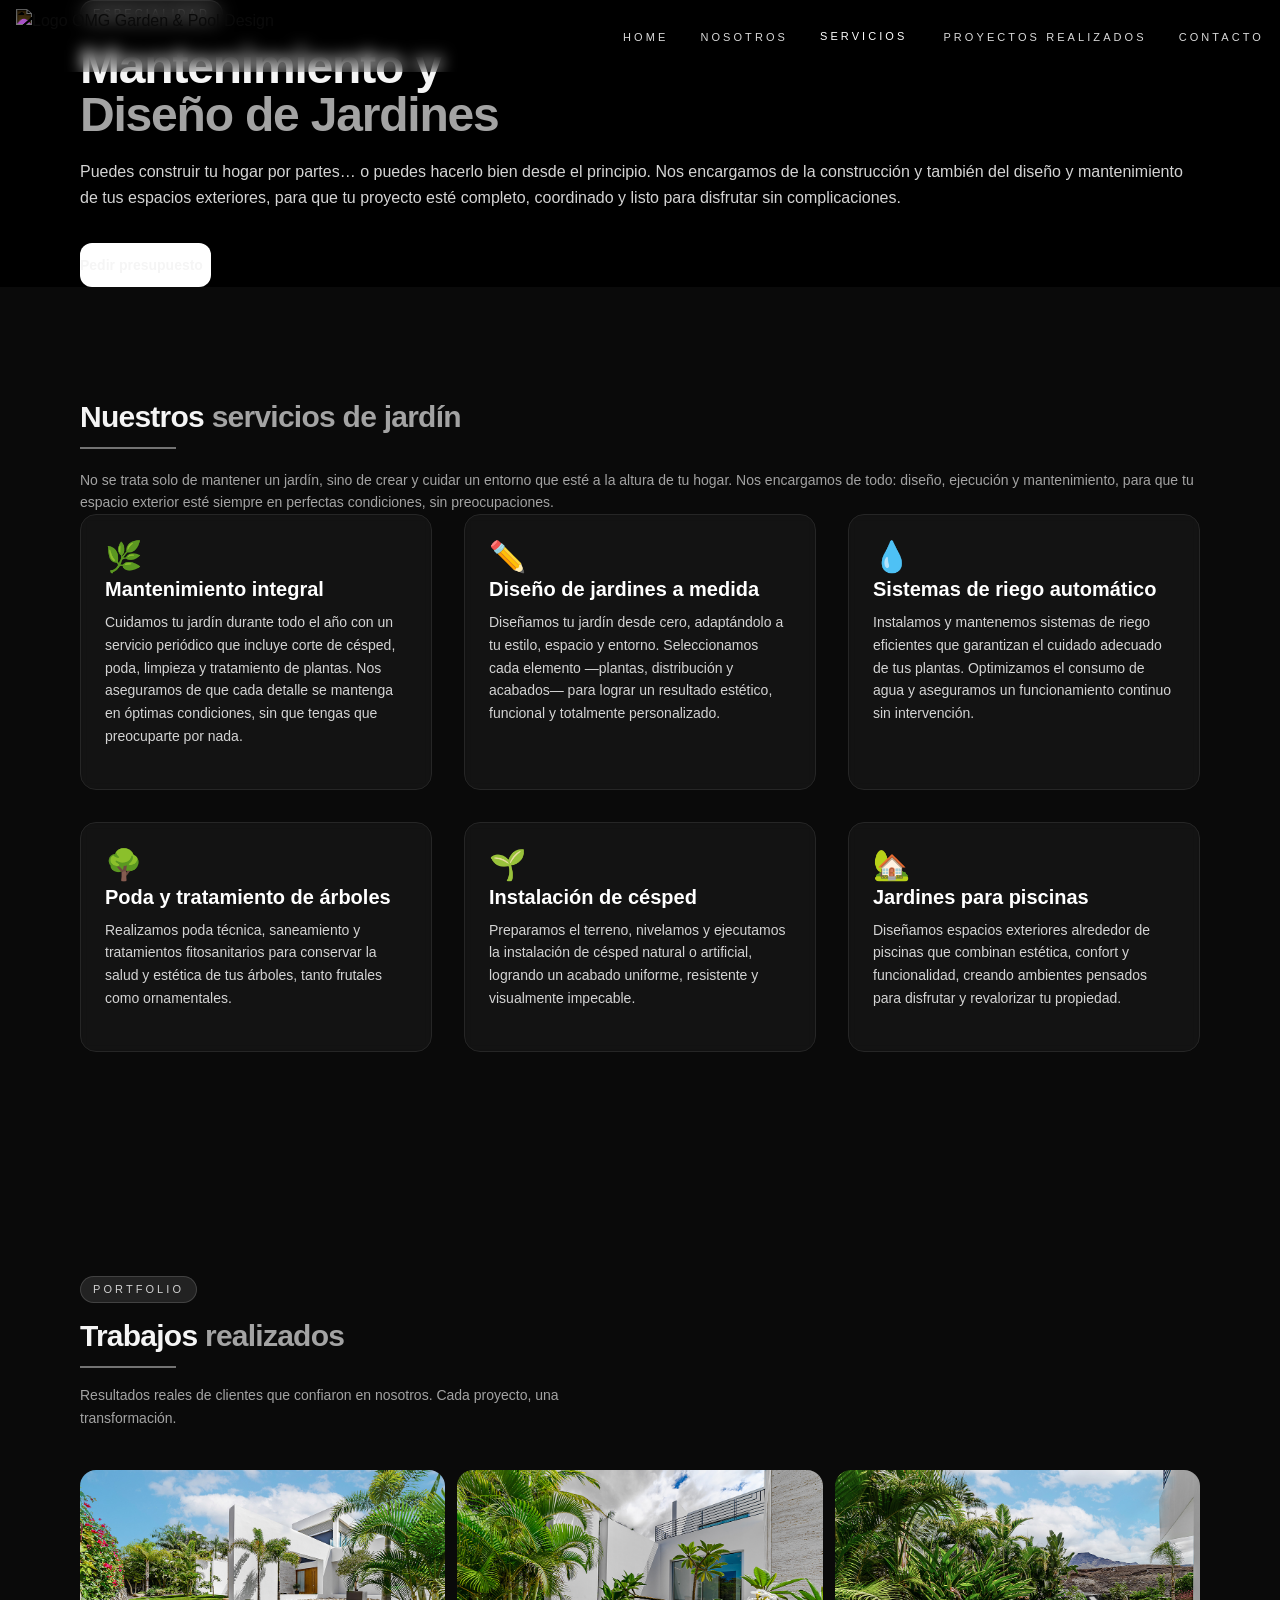
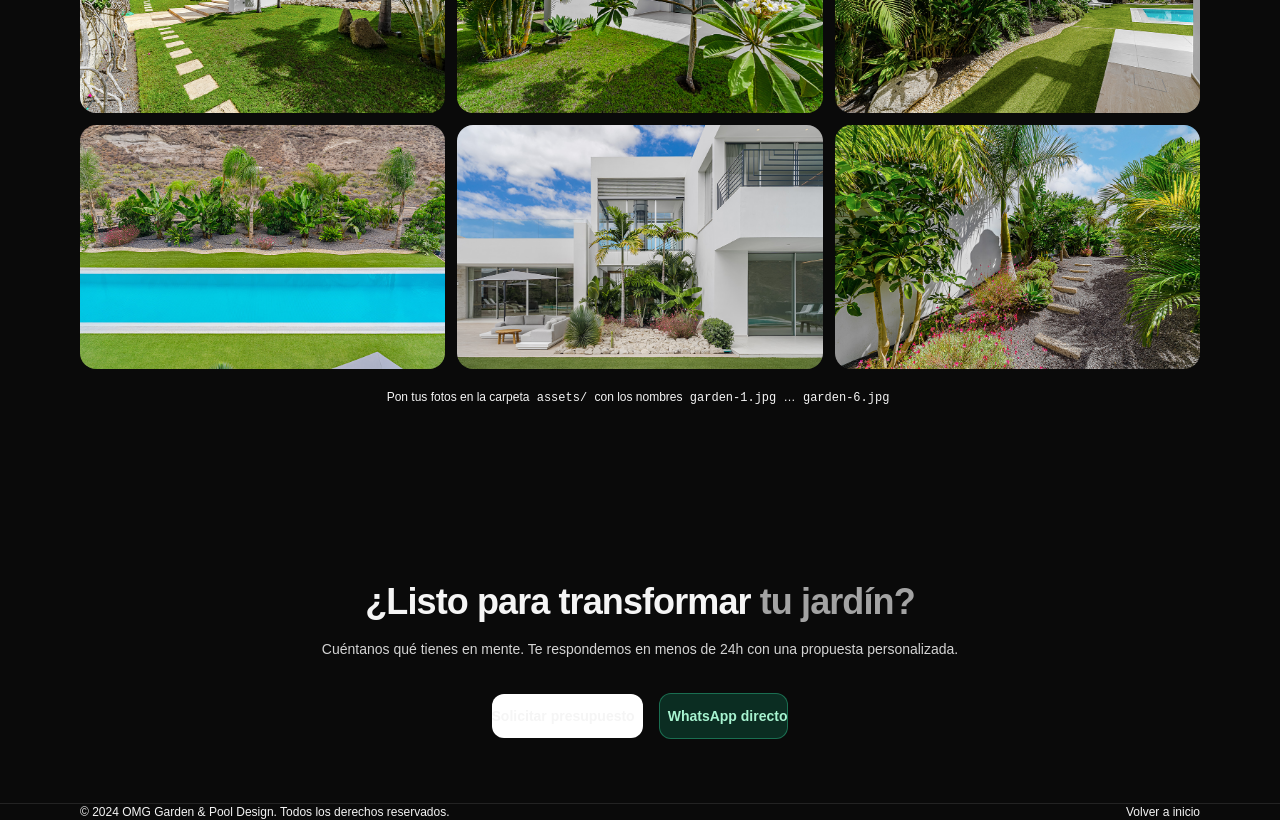
==== commit 7c3974be: "SEO: alt texts optimizados con keywords locales Tenerife Sur" ====
--- a/jardines.html
+++ b/jardines.html
@@ -136,7 +136,7 @@
       <div class="grid grid-cols-2 gap-3 md:grid-cols-3 md:gap-4">
 
         <div class="group relative overflow-hidden rounded-2xl aspect-square bg-neutral-800">
-          <img src="assets/garden-1.jpg" alt="Trabajo de jardinería 1"
+          <img src="assets/garden-1.jpg" alt="Diseño de jardín en Adeje, Tenerife Sur – OMG Garden"
                class="h-full w-full object-cover transition-transform duration-500 group-hover:scale-105"
                onerror="this.parentElement.querySelector('.placeholder').classList.remove('hidden'); this.classList.add('hidden')" />
           <div class="placeholder hidden absolute inset-0 flex flex-col items-center justify-center gap-2 text-neutral-600">
@@ -146,7 +146,7 @@
         </div>
 
         <div class="group relative overflow-hidden rounded-2xl aspect-square bg-neutral-800">
-          <img src="assets/garden-2.jpg" alt="Trabajo de jardinería 2"
+          <img src="assets/garden-2.jpg" alt="Mantenimiento de jardín en Los Cristianos, Tenerife Sur"
                class="h-full w-full object-cover transition-transform duration-500 group-hover:scale-105"
                onerror="this.parentElement.querySelector('.placeholder').classList.remove('hidden'); this.classList.add('hidden')" />
           <div class="placeholder hidden absolute inset-0 flex flex-col items-center justify-center gap-2 text-neutral-600">
@@ -156,7 +156,7 @@
         </div>
 
         <div class="group relative overflow-hidden rounded-2xl aspect-square bg-neutral-800 col-span-2 md:col-span-1">
-          <img src="assets/garden-3.jpg" alt="Trabajo de jardinería 3"
+          <img src="assets/garden-3.jpg" alt="Sistema de riego instalado en Arona, Tenerife Sur"
                class="h-full w-full object-cover transition-transform duration-500 group-hover:scale-105"
                onerror="this.parentElement.querySelector('.placeholder').classList.remove('hidden'); this.classList.add('hidden')" />
           <div class="placeholder hidden absolute inset-0 flex flex-col items-center justify-center gap-2 text-neutral-600">
@@ -166,7 +166,7 @@
         </div>
 
         <div class="group relative overflow-hidden rounded-2xl aspect-square bg-neutral-800 col-span-2 md:col-span-1">
-          <img src="assets/garden-4.jpg" alt="Trabajo de jardinería 4"
+          <img src="assets/garden-4.jpg" alt="Paisajismo y jardín exterior en Costa Adeje, Tenerife Sur"
                class="h-full w-full object-cover transition-transform duration-500 group-hover:scale-105"
                onerror="this.parentElement.querySelector('.placeholder').classList.remove('hidden'); this.classList.add('hidden')" />
           <div class="placeholder hidden absolute inset-0 flex flex-col items-center justify-center gap-2 text-neutral-600">
@@ -176,7 +176,7 @@
         </div>
 
         <div class="group relative overflow-hidden rounded-2xl aspect-square bg-neutral-800">
-          <img src="assets/garden-5.jpg" alt="Trabajo de jardinería 5"
+          <img src="assets/garden-5.jpg" alt="Jardín con piscina en apartamento vacacional Tenerife Sur"
                class="h-full w-full object-cover transition-transform duration-500 group-hover:scale-105"
                onerror="this.parentElement.querySelector('.placeholder').classList.remove('hidden'); this.classList.add('hidden')" />
           <div class="placeholder hidden absolute inset-0 flex flex-col items-center justify-center gap-2 text-neutral-600">
@@ -186,7 +186,7 @@
         </div>
 
         <div class="group relative overflow-hidden rounded-2xl aspect-square bg-neutral-800">
-          <img src="assets/garden-6.jpg" alt="Trabajo de jardinería 6"
+          <img src="assets/garden-6.jpg" alt="Mantenimiento exterior y jardinería en San Miguel de Abona, Tenerife"
                class="h-full w-full object-cover transition-transform duration-500 group-hover:scale-105"
                onerror="this.parentElement.querySelector('.placeholder').classList.remove('hidden'); this.classList.add('hidden')" />
           <div class="placeholder hidden absolute inset-0 flex flex-col items-center justify-center gap-2 text-neutral-600">
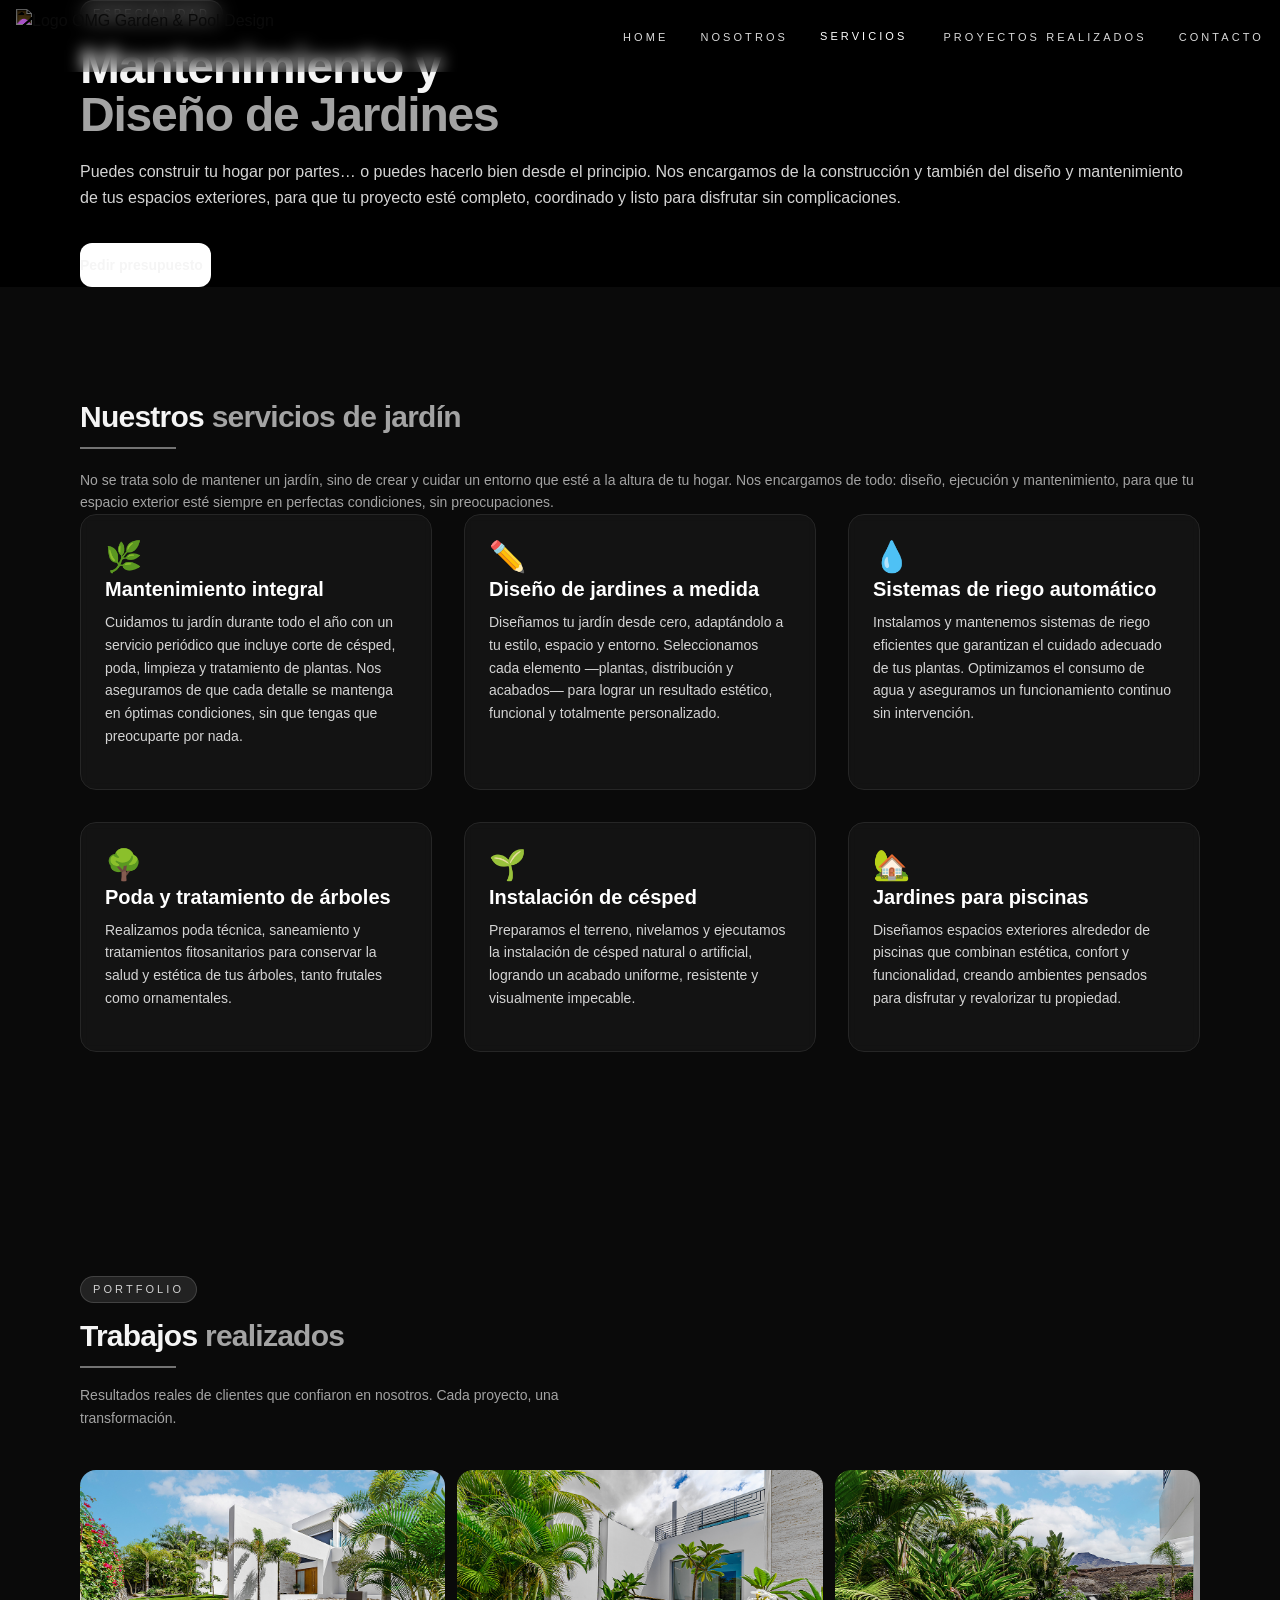
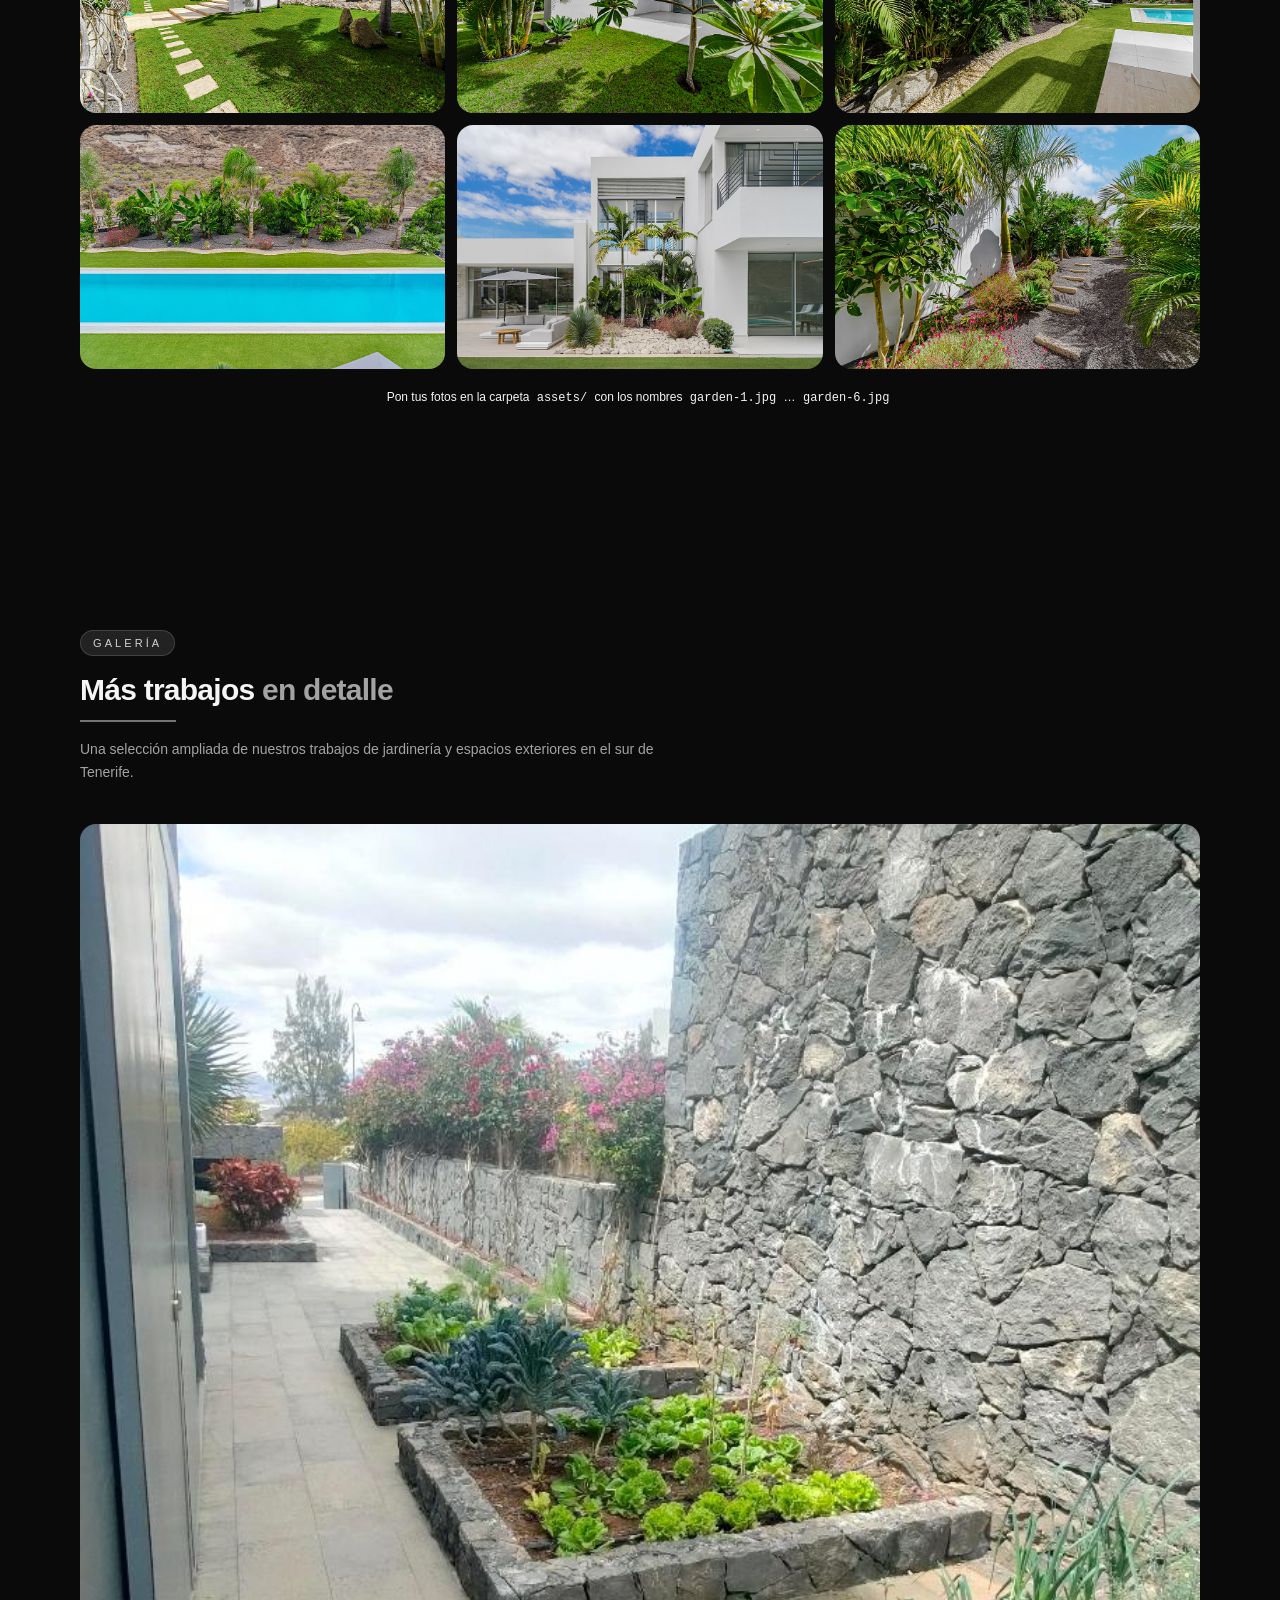
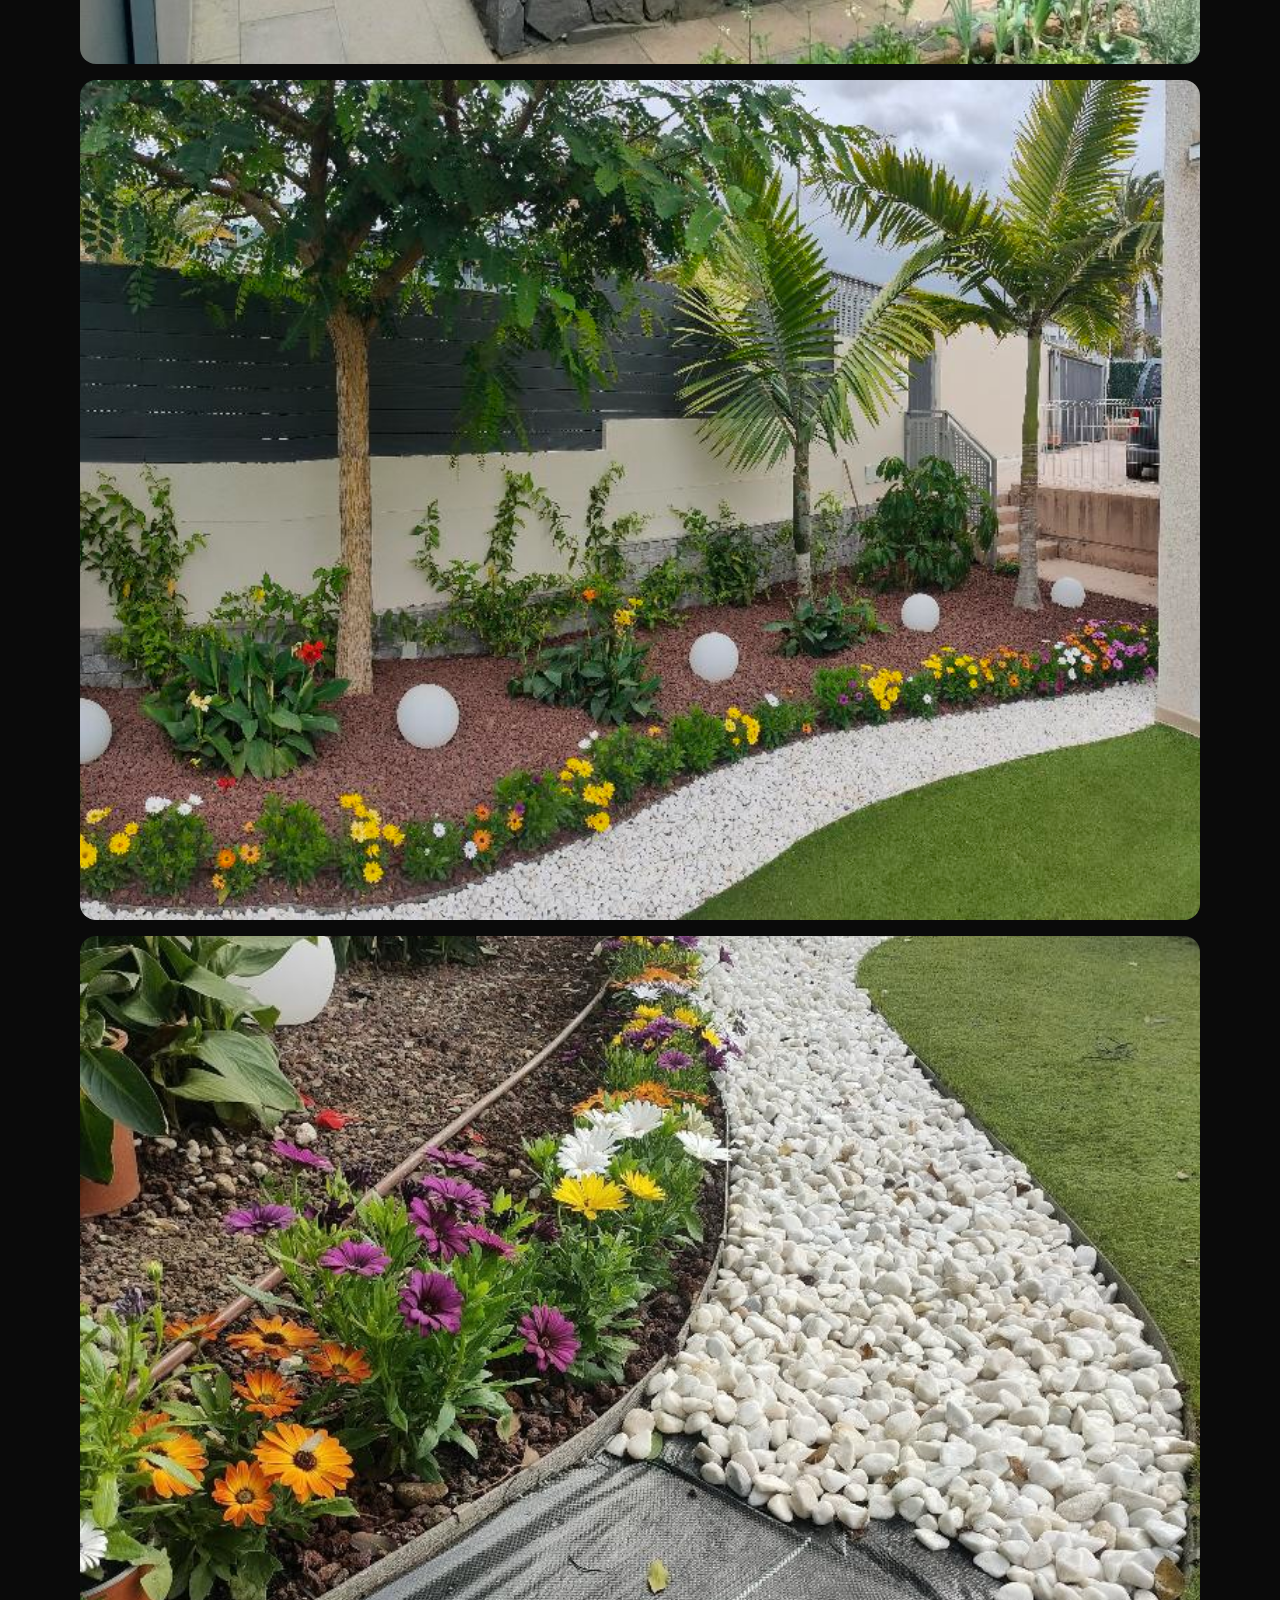
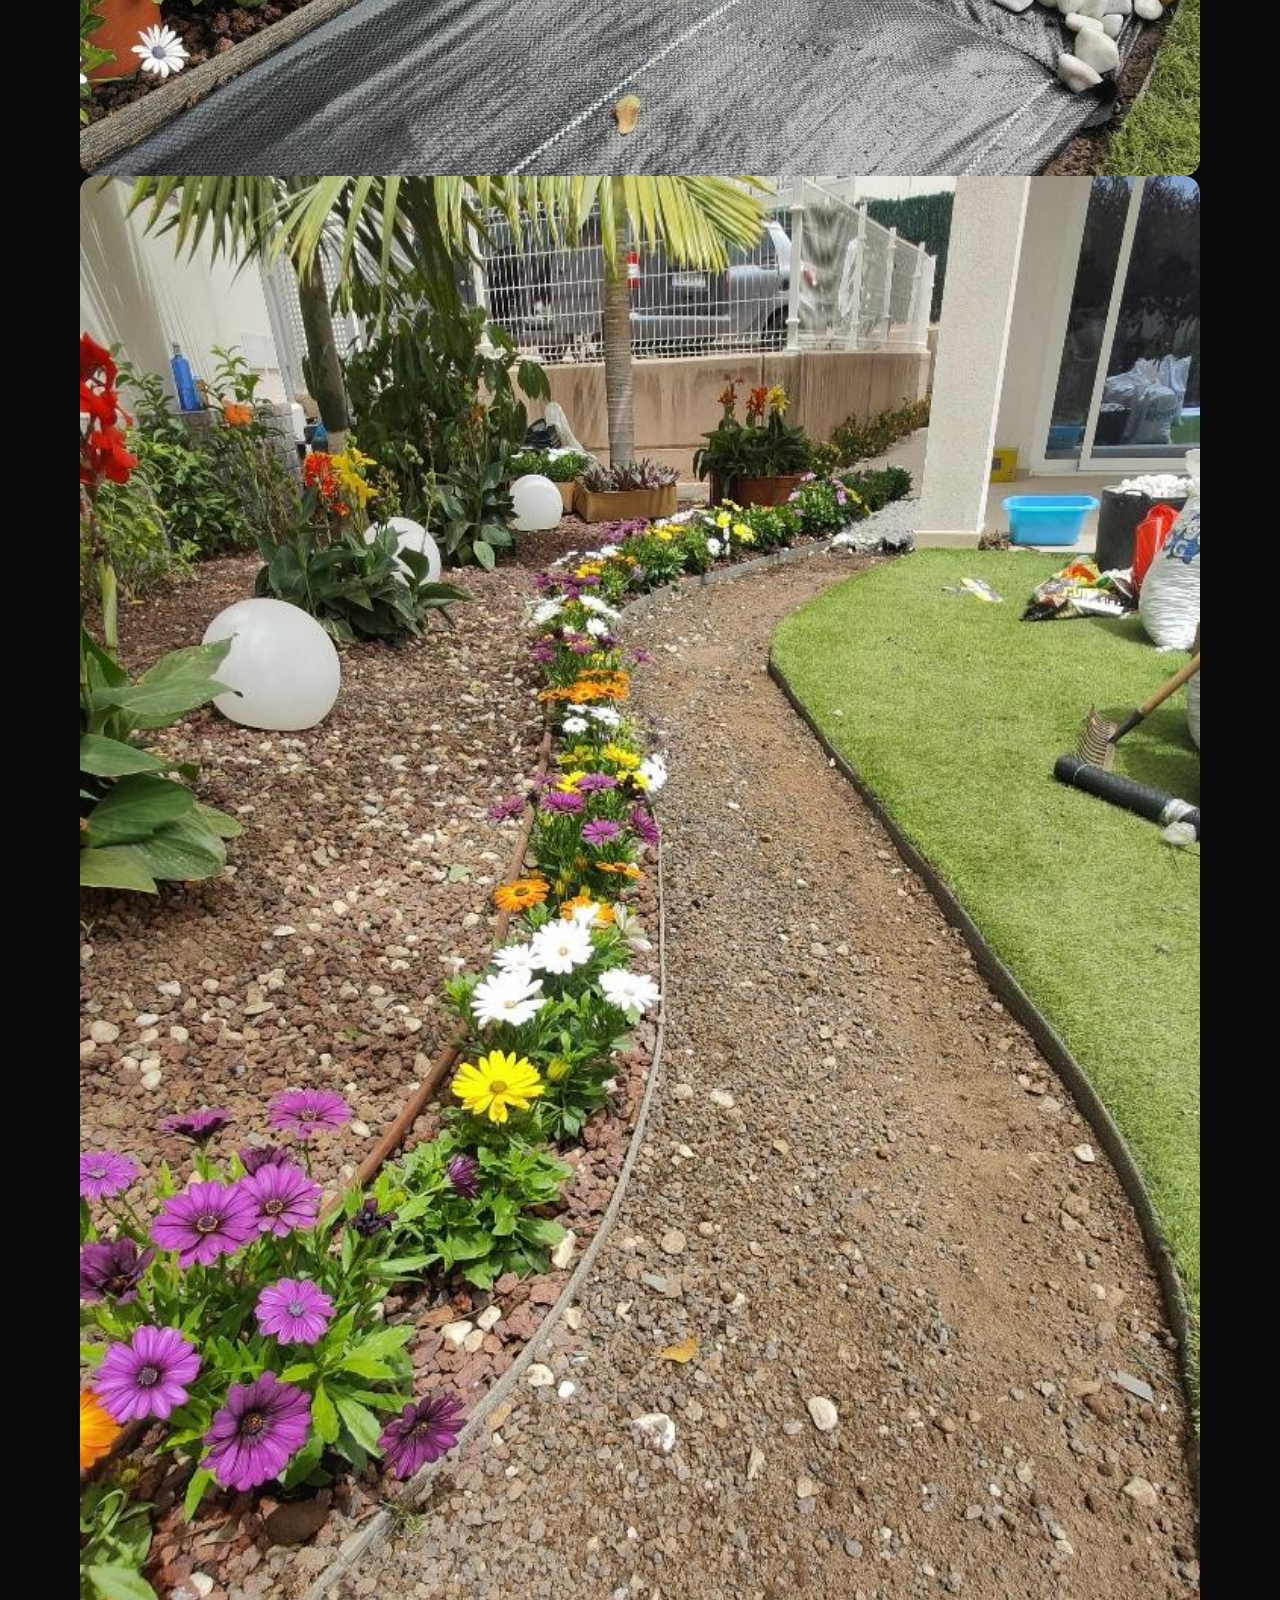
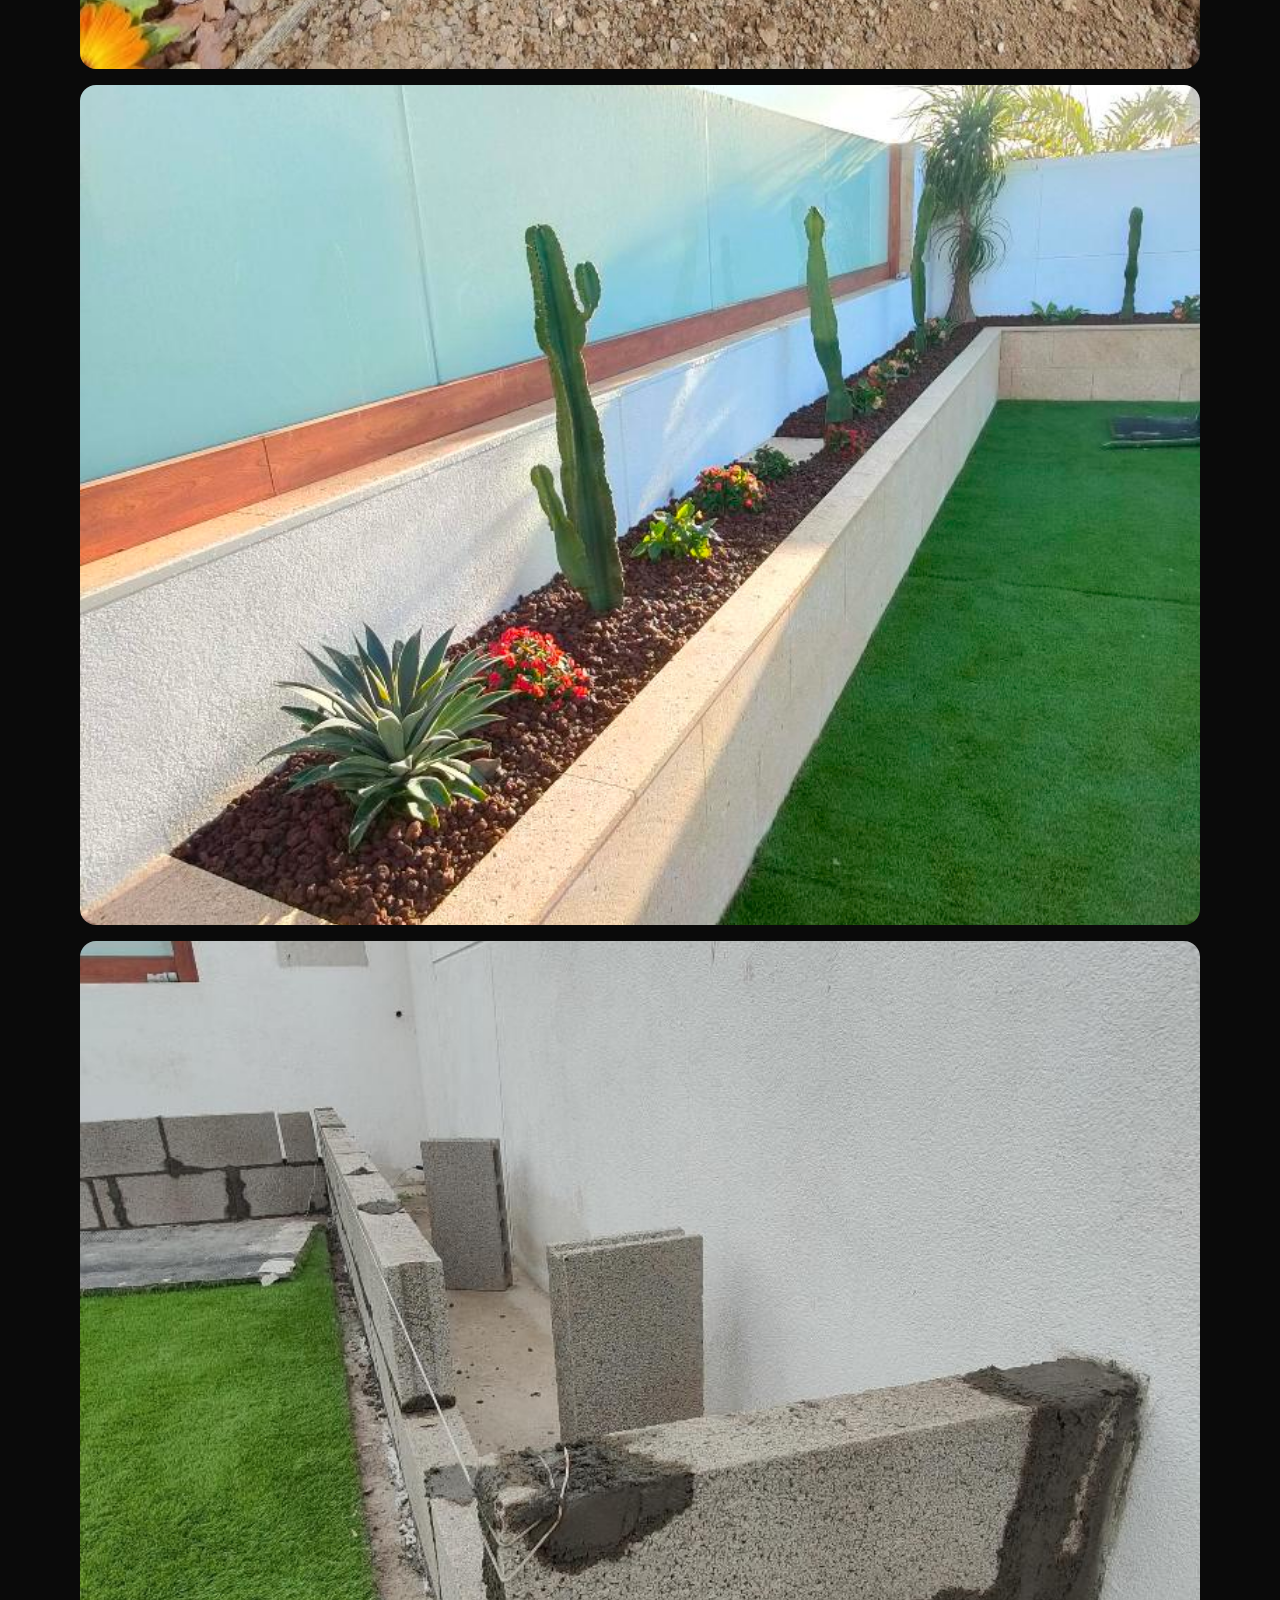
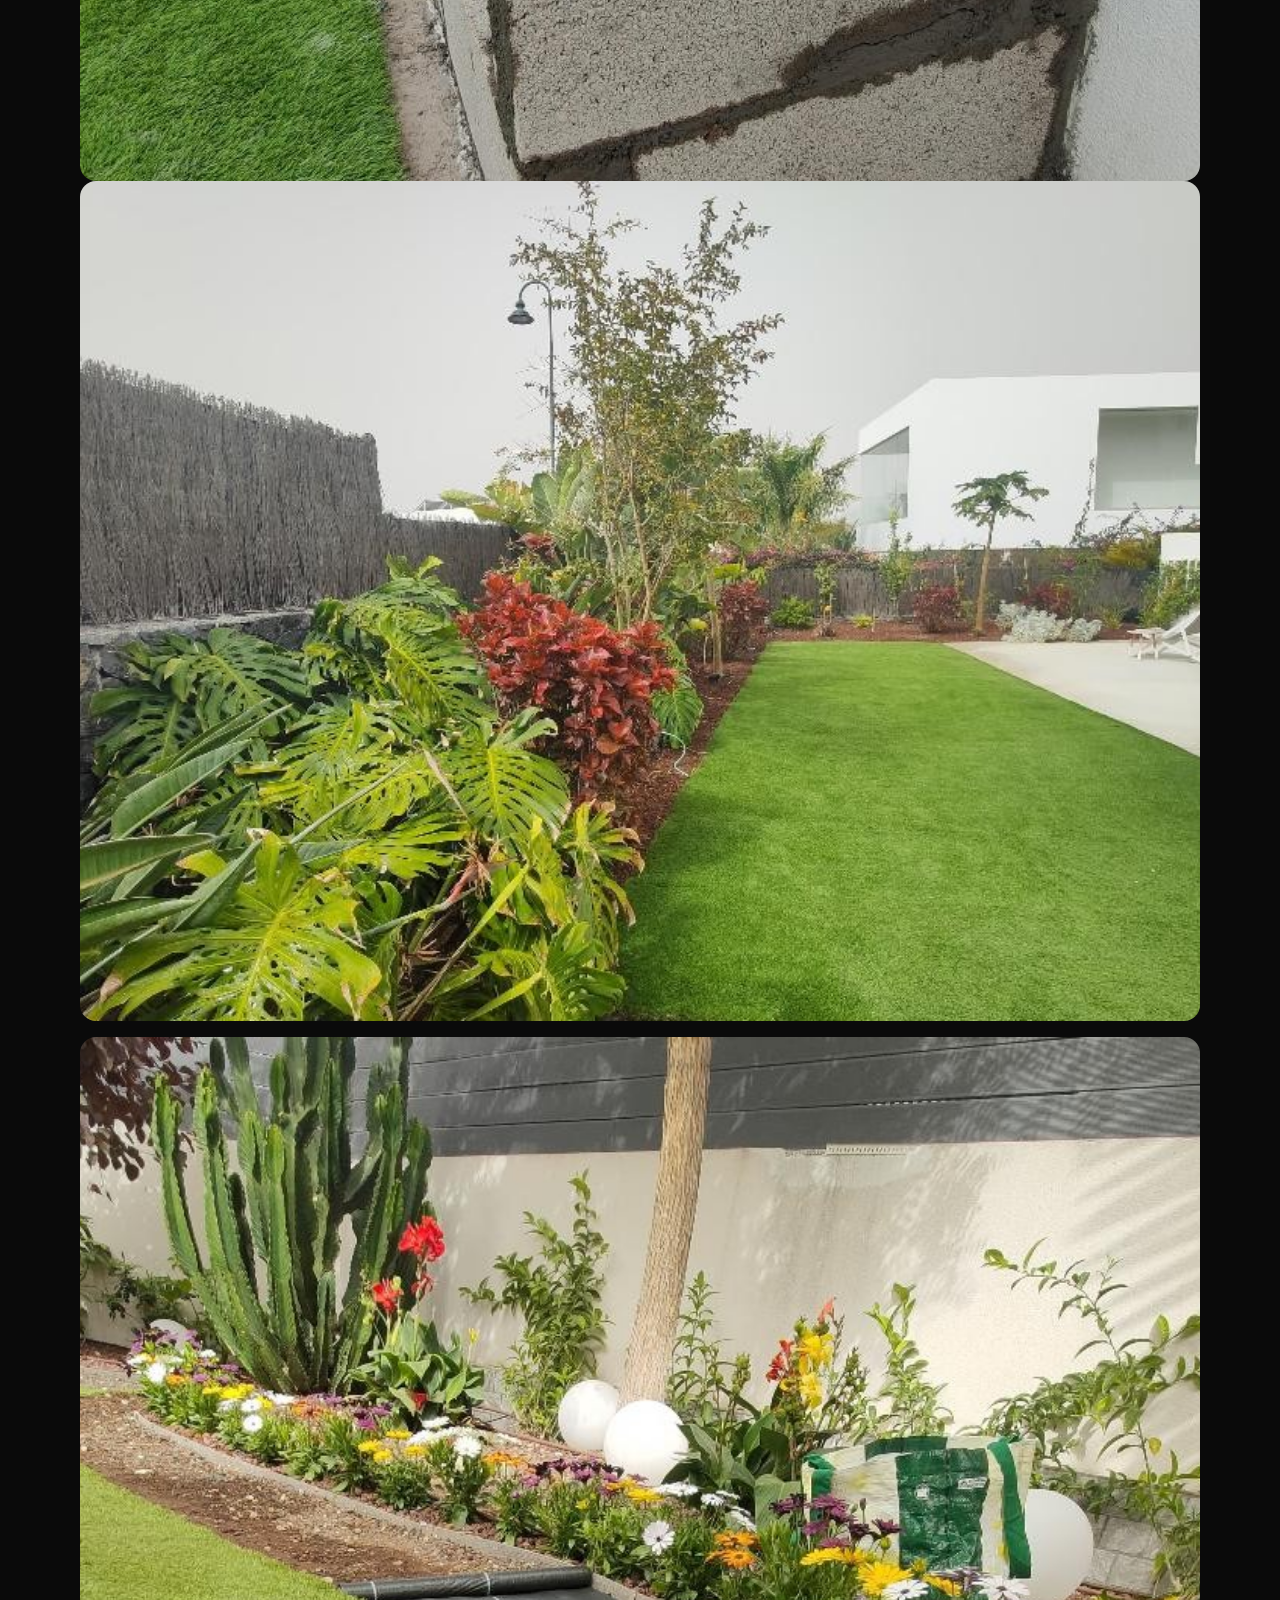
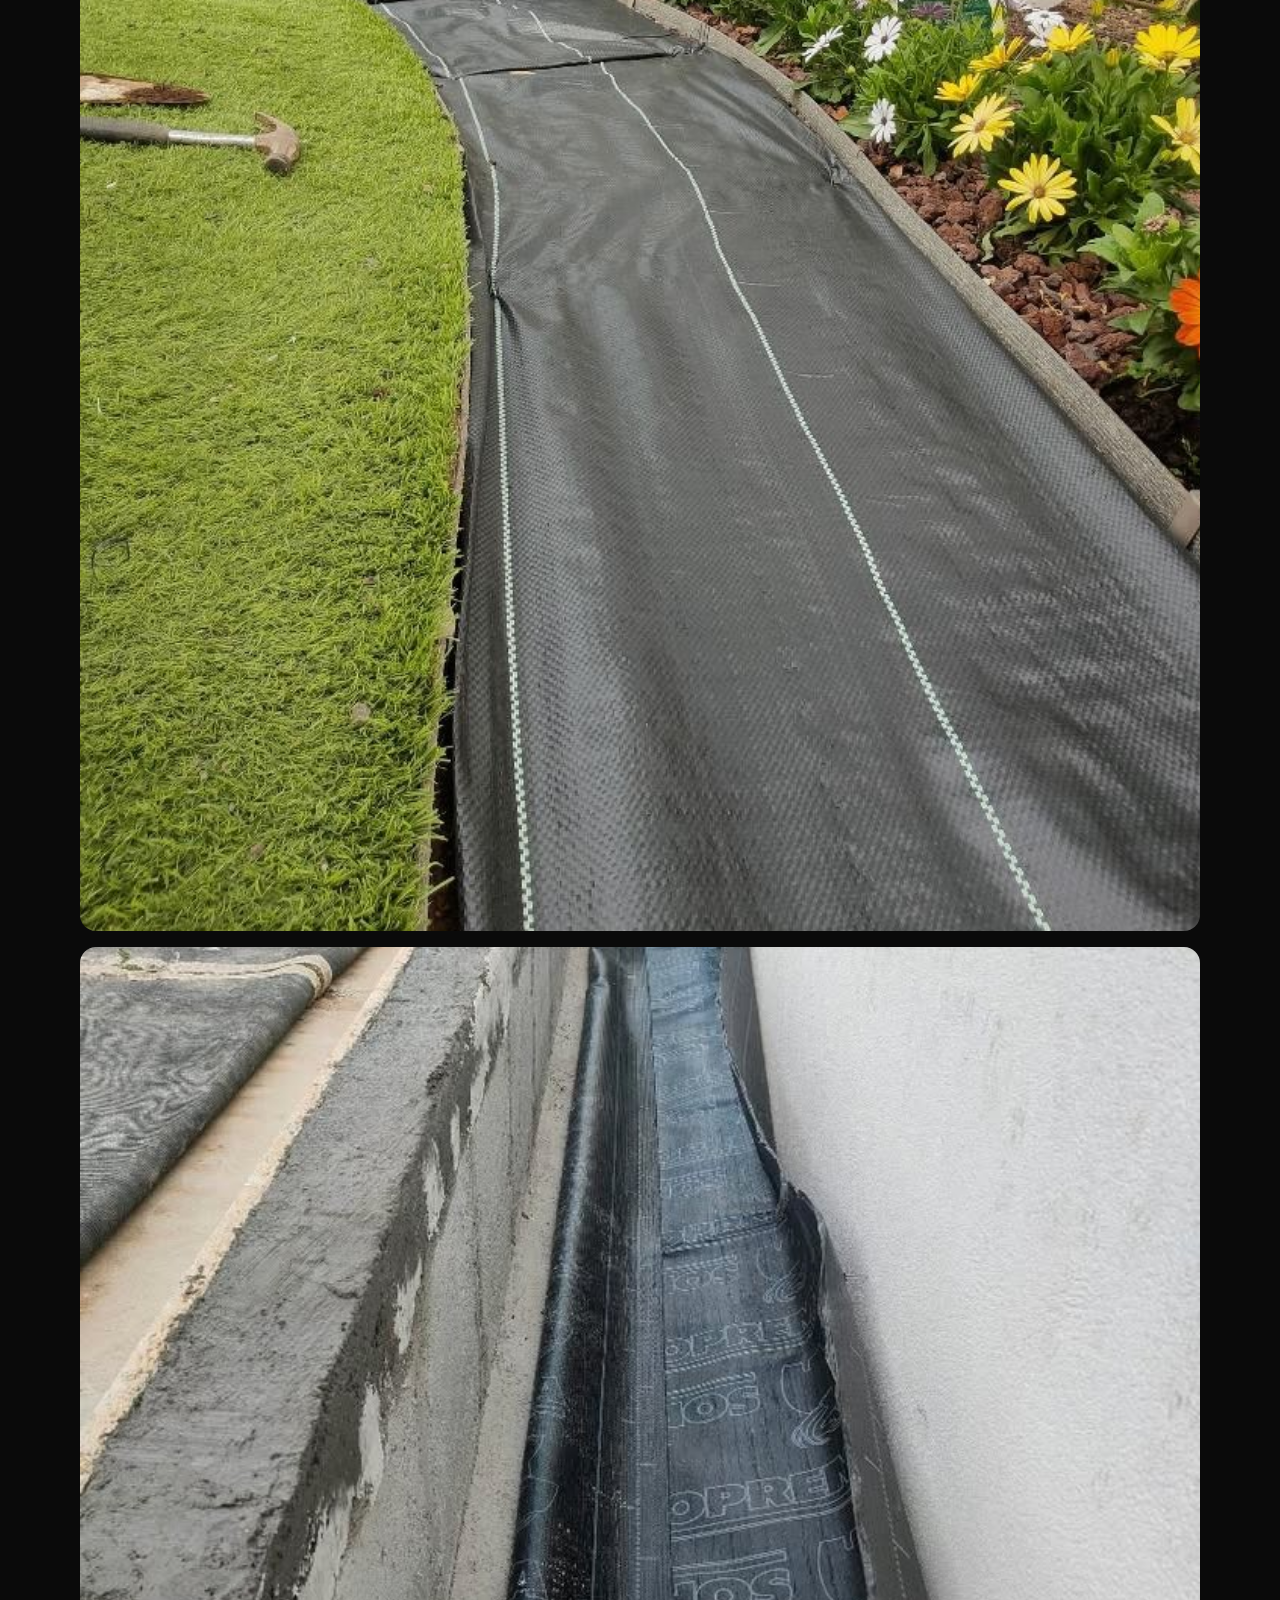
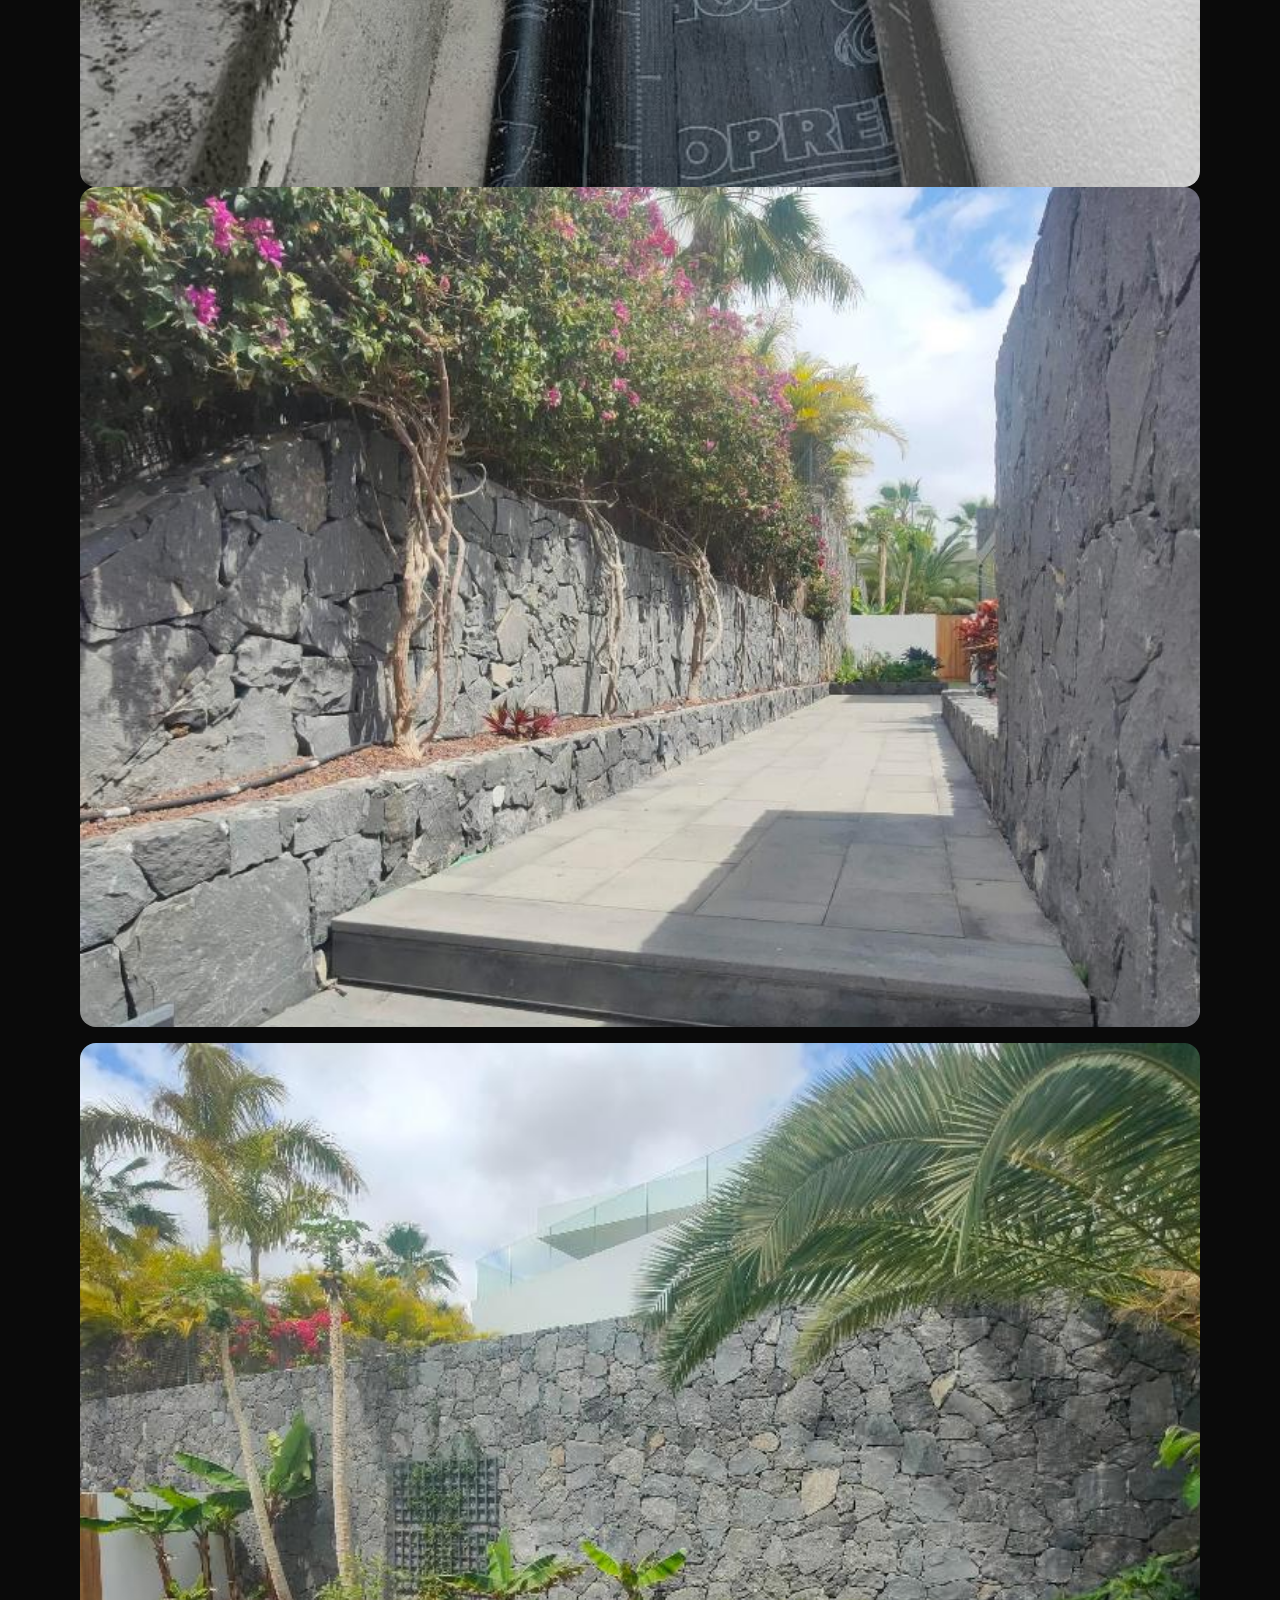
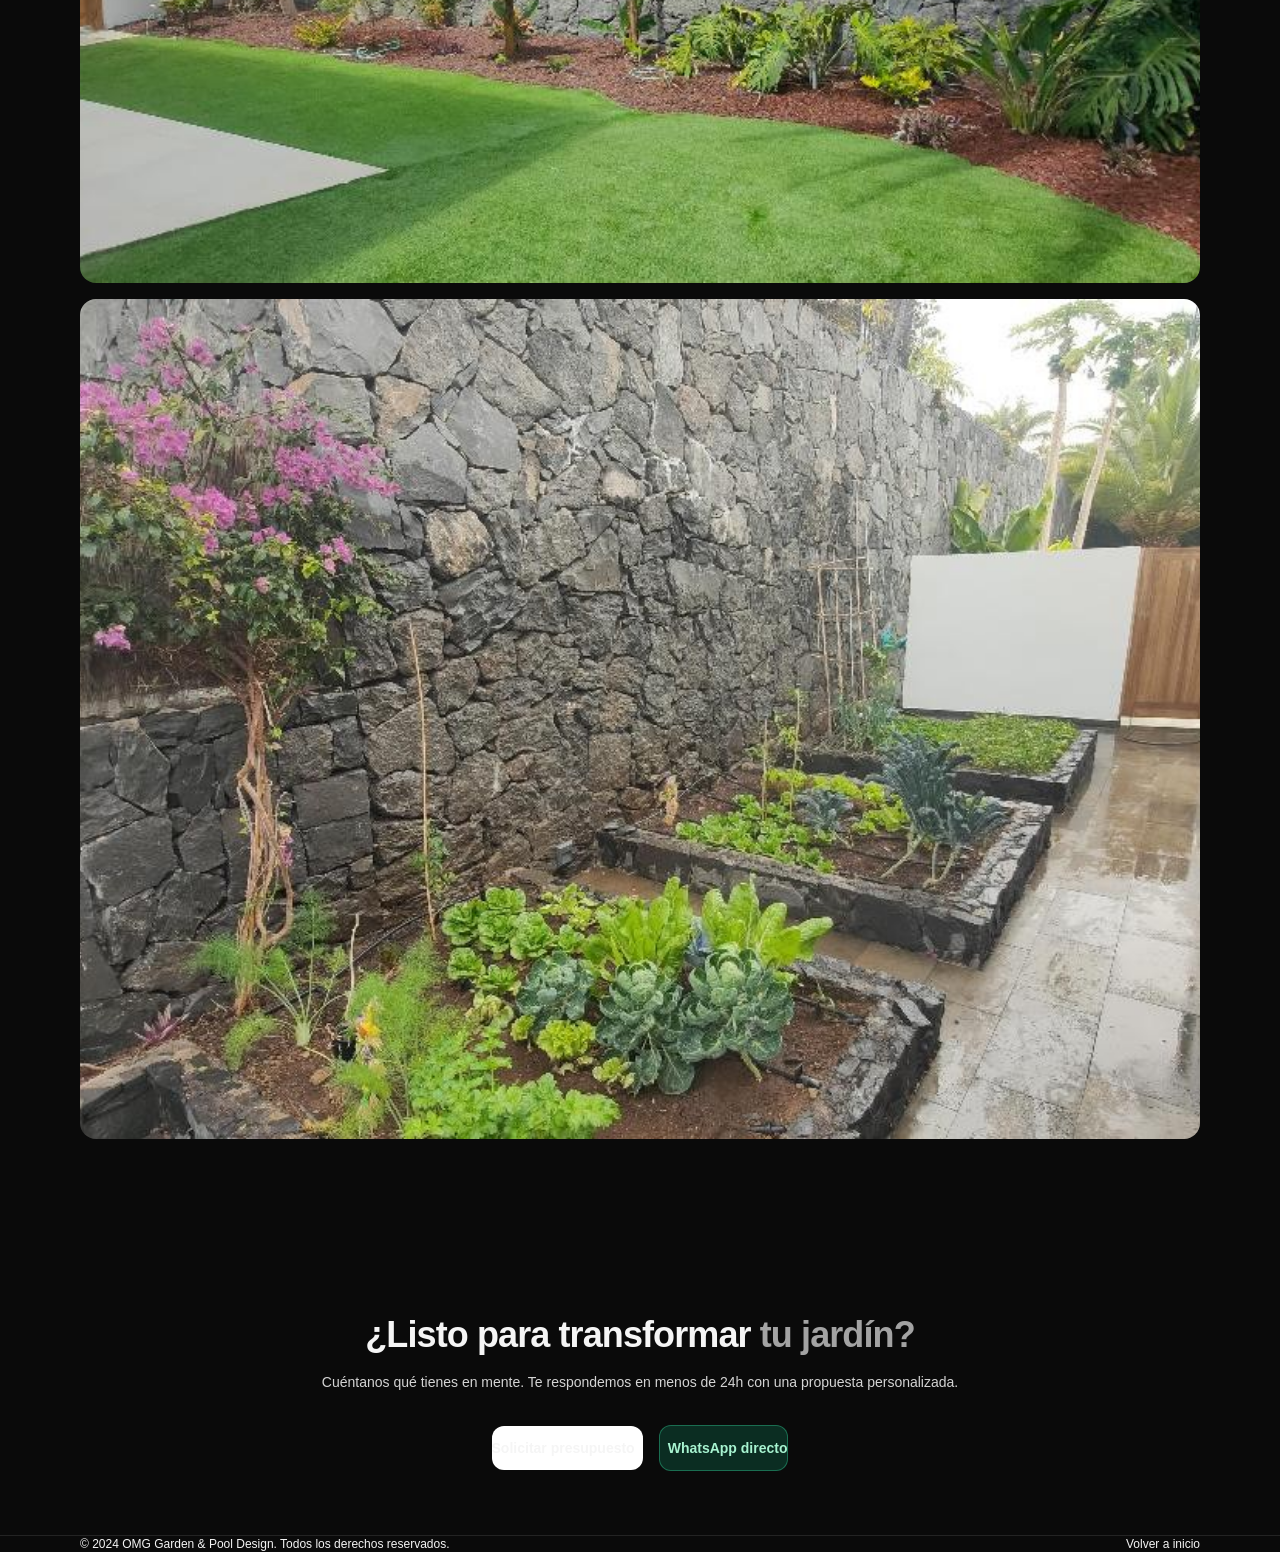
==== commit 9cd823ac: "Restaurar seccion Mas trabajos en detalle en jardines.html (12 fotos)" ====
--- a/jardines.html
+++ b/jardines.html
@@ -200,6 +200,70 @@
     </div>
   </section>
 
+  <!-- Más trabajos -->
+  <section class="bg-neutral-900 py-20 md:py-28">
+    <div class="mx-auto max-w-6xl px-4">
+      <div class="mb-10">
+        <span class="inline-flex items-center gap-2 rounded-full border border-white/15 bg-white/10 px-3 py-1 text-[11px] uppercase tracking-[0.28em] text-white/80 backdrop-blur">Galería</span>
+        <h2 class="mt-4 text-3xl font-extrabold tracking-tight md:text-4xl">Más trabajos <span class="text-neutral-400">en detalle</span></h2>
+        <span class="mt-3 block h-[2px] w-24 bg-neutral-500"></span>
+        <p class="mt-4 max-w-xl text-sm leading-relaxed text-neutral-400">Una selección ampliada de nuestros trabajos de jardinería y espacios exteriores en el sur de Tenerife.</p>
+      </div>
+
+      <!-- Fila 1: 3 columnas iguales -->
+      <div class="grid grid-cols-1 gap-4 sm:grid-cols-3 mb-4">
+        <div class="overflow-hidden rounded-2xl bg-neutral-800" style="aspect-ratio:4/3;">
+          <img src="assets/final-1.jpg" alt="Trabajo de jardinería en Tenerife Sur – OMG Garden" class="h-full w-full object-cover transition-transform duration-500 hover:scale-105" />
+        </div>
+        <div class="overflow-hidden rounded-2xl bg-neutral-800" style="aspect-ratio:4/3;">
+          <img src="assets/final-2.jpg" alt="Diseño de jardín exterior en Adeje, Tenerife" class="h-full w-full object-cover transition-transform duration-500 hover:scale-105" />
+        </div>
+        <div class="overflow-hidden rounded-2xl bg-neutral-800" style="aspect-ratio:4/3;">
+          <img src="assets/final-3.jpg" alt="Mantenimiento de jardín en Arona, Tenerife Sur" class="h-full w-full object-cover transition-transform duration-500 hover:scale-105" />
+        </div>
+      </div>
+
+      <!-- Fila 2: foto grande izquierda + 2 pequeñas derecha -->
+      <div class="grid grid-cols-2 gap-4 mb-4">
+        <div class="overflow-hidden rounded-2xl bg-neutral-800 row-span-2" style="aspect-ratio:3/4;">
+          <img src="assets/final-4.jpg" alt="Jardín con piscina en Costa Adeje, Tenerife Sur" class="h-full w-full object-cover transition-transform duration-500 hover:scale-105" />
+        </div>
+        <div class="overflow-hidden rounded-2xl bg-neutral-800" style="aspect-ratio:4/3;">
+          <img src="assets/final-5.jpg" alt="Paisajismo y jardinería en Los Cristianos, Tenerife" class="h-full w-full object-cover transition-transform duration-500 hover:scale-105" />
+        </div>
+        <div class="overflow-hidden rounded-2xl bg-neutral-800" style="aspect-ratio:4/3;">
+          <img src="assets/final-6.jpg" alt="Espacio exterior reformado en Las Américas, Tenerife" class="h-full w-full object-cover transition-transform duration-500 hover:scale-105" />
+        </div>
+      </div>
+
+      <!-- Fila 3: 2 pequeñas izquierda + foto grande derecha -->
+      <div class="grid grid-cols-2 gap-4 mb-4">
+        <div class="overflow-hidden rounded-2xl bg-neutral-800" style="aspect-ratio:4/3;">
+          <img src="assets/final-7.jpg" alt="Jardín con sistema de riego en Torviscas, Tenerife Sur" class="h-full w-full object-cover transition-transform duration-500 hover:scale-105" />
+        </div>
+        <div class="overflow-hidden rounded-2xl bg-neutral-800 row-span-2" style="aspect-ratio:3/4;">
+          <img src="assets/final-8.jpg" alt="Diseño de jardín moderno en Palm-Mar, Tenerife Sur" class="h-full w-full object-cover transition-transform duration-500 hover:scale-105" />
+        </div>
+        <div class="overflow-hidden rounded-2xl bg-neutral-800" style="aspect-ratio:4/3;">
+          <img src="assets/final-9.jpg" alt="Mantenimiento de zonas verdes en San Miguel de Abona" class="h-full w-full object-cover transition-transform duration-500 hover:scale-105" />
+        </div>
+      </div>
+
+      <!-- Fila 4: 3 columnas iguales -->
+      <div class="grid grid-cols-1 gap-4 sm:grid-cols-3">
+        <div class="overflow-hidden rounded-2xl bg-neutral-800" style="aspect-ratio:4/3;">
+          <img src="assets/final-10.jpg" alt="Jardinería profesional en Granadilla de Abona, Tenerife" class="h-full w-full object-cover transition-transform duration-500 hover:scale-105" />
+        </div>
+        <div class="overflow-hidden rounded-2xl bg-neutral-800" style="aspect-ratio:4/3;">
+          <img src="assets/final-11.jpg" alt="Terraza y jardín reformado en Playa de las Américas" class="h-full w-full object-cover transition-transform duration-500 hover:scale-105" />
+        </div>
+        <div class="overflow-hidden rounded-2xl bg-neutral-800" style="aspect-ratio:4/3;">
+          <img src="assets/final-12.jpg" alt="Proyecto de jardinería exterior en Tenerife Sur – OMG Garden" class="h-full w-full object-cover transition-transform duration-500 hover:scale-105" />
+        </div>
+      </div>
+    </div>
+  </section>
+
   <!-- CTA -->
   <section class="bg-neutral-900 py-16 md:py-20">
     <div class="mx-auto max-w-3xl px-4 text-center">
